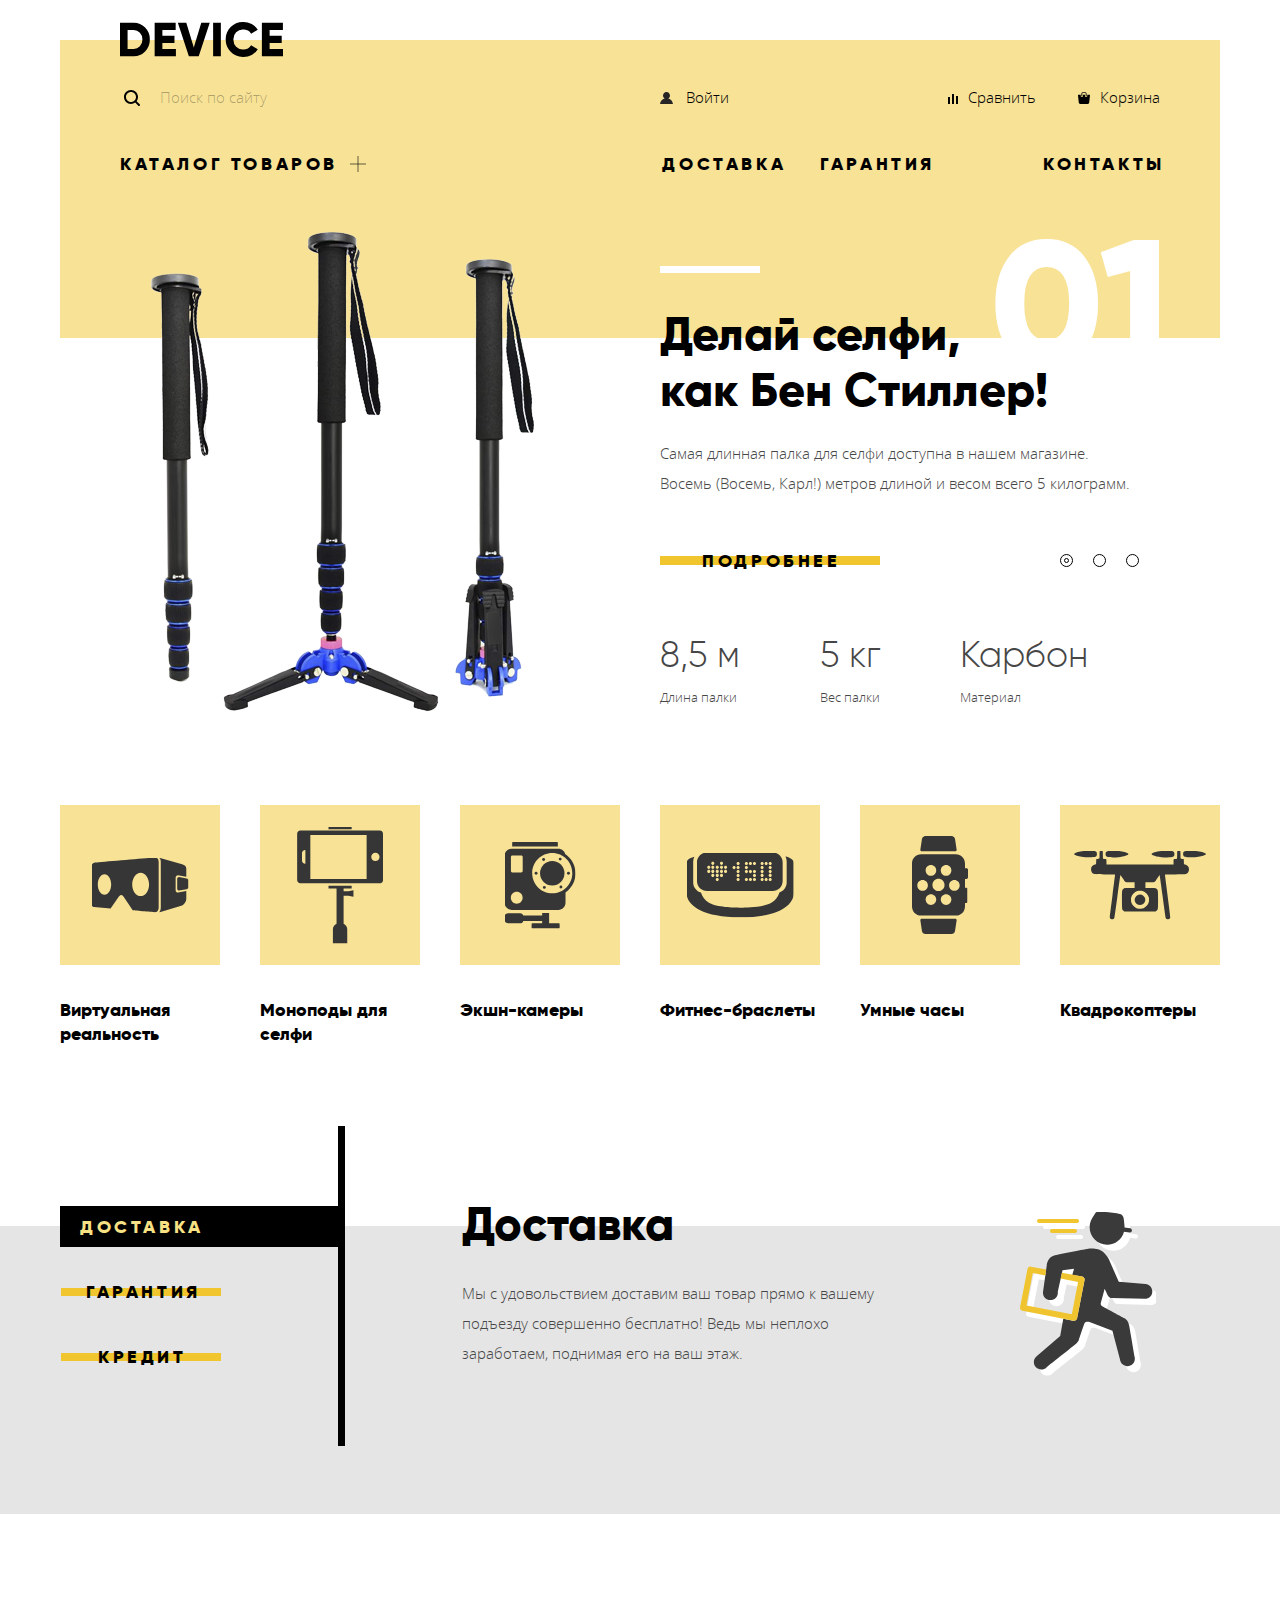
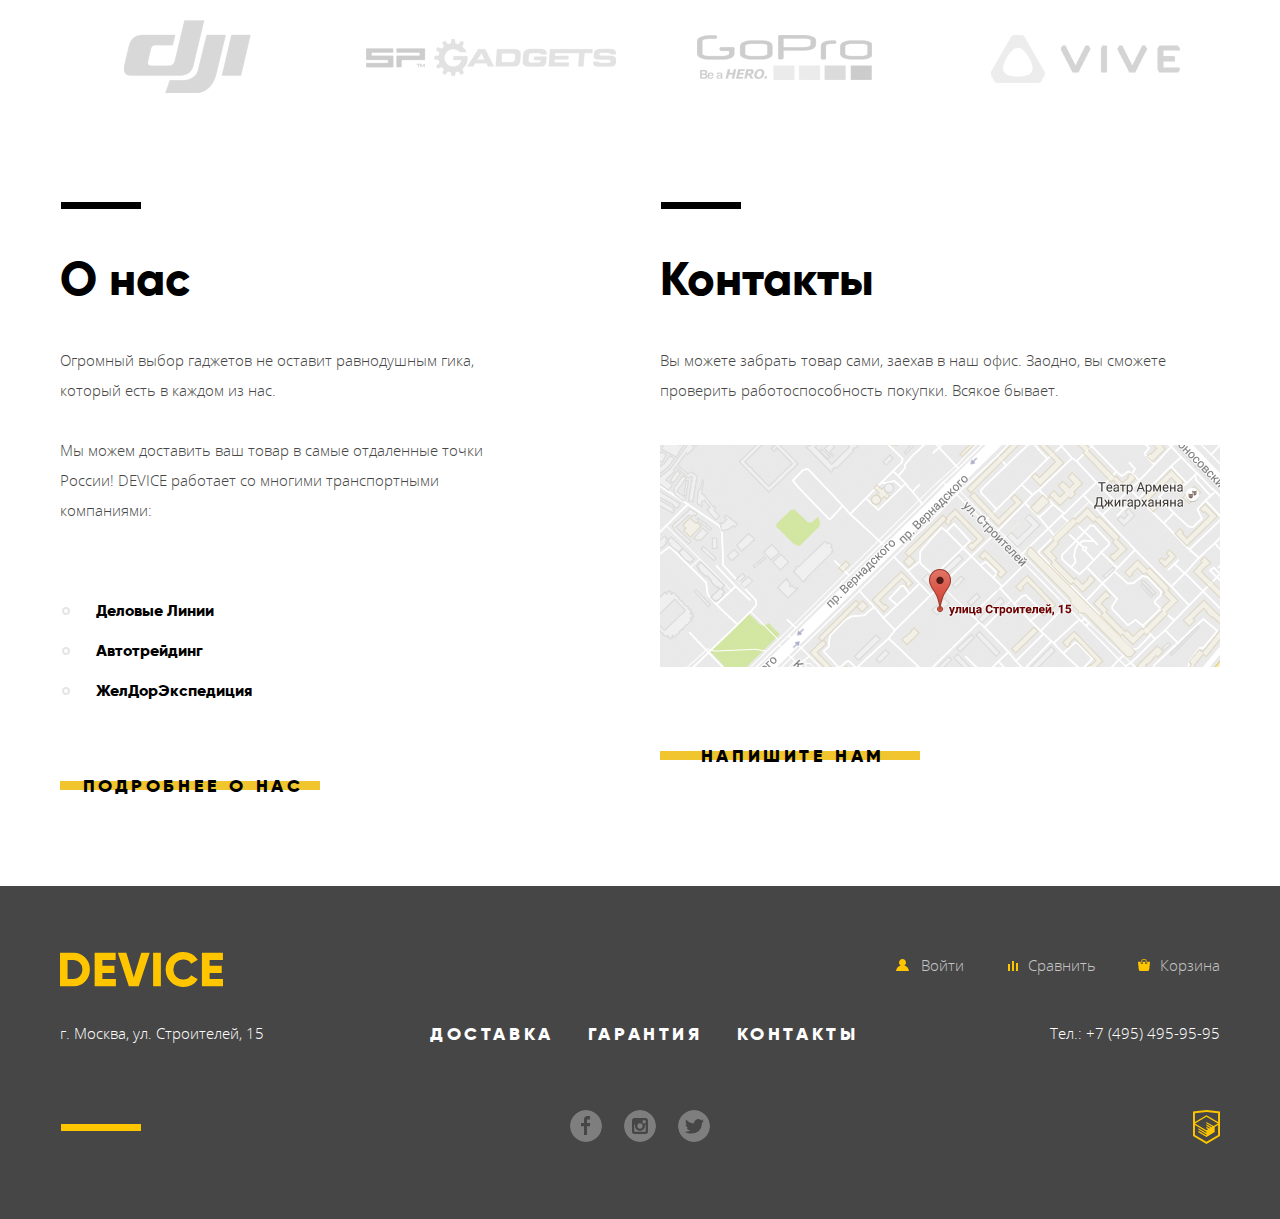
==== index.html @ 5fbdba9b "Подключила внешние скрипты" ====
<!DOCTYPE html>
<html lang="ru">
  <head>
    <meta charset="utf-8">
    <title>HTML Academy: Девайс</title>
    <link href="css/normalize.css" rel="stylesheet">
    <link href="css/style.css" rel="stylesheet">
  </head>
  <body>

    <header class="main-header">
      <div class="main-header-top">
        <a class="main-header-logo">
          <img src="img/index-logo.svg" width="163" height="35" alt="Логотип интернет-магазина «DEVICE»">
        </a>
        <form class="main-header-search" action="https://echo.htmlacademy.ru" method="get">
          <label for="search-box"><span class="visually-hidden">Поиск:</span></label>
          <input class="search-field" id="search-box" type="search" name="search" placeholder="Поиск по сайту">
          <button class="search-button" type="submit">Найти</button>
        </form>
        <div class="header-user-container">
          <ul class="header-user-nav">
            <li><a class="login-link" href="account.html">Войти</a></li>
          </ul>
          <div class="header-link-wrapper">
            <a class="main-header-compare" href="compare-list.html">Сравнить</a>
            <a class="main-header-cart" href="cart.html">Корзина</a>
          </div>
        </div>
      </div>
      <div class="main-header-bottom">
        <nav class="site-nav">
          <div class="site-nav-catalog">
            <a class="site-nav-link" href="catalog.html">Каталог товаров</a>
            <div class="submenu-wrapper">
              <div class="site-nav-submenu">
                <ul class="submenu-list">
                  <li><a href="virtual-reality.html">Виртуальная реальность</a></li>
                  <li><a href="inner.html">Моноподы для селфи</a></li>
                  <li><a href="cameras.html">Экшн-камеры</a></li>
                </ul>
                <ul class="submenu-list">
                  <li><a href="bracelets.html">Фитнес-браслеты</a></li>
                  <li><a href="smartwatch.html">Умные часы</a></li>
                </ul>
                <ul class="submenu-list">
                  <li><a href="quadcopters.html">Квадрокоптеры</a></li>
                </ul>
              </div>
            </div>
          </div>
          <ul class="site-nav-company">
            <li><a class="site-nav-link" href="delivery.html">Доставка</a></li>
            <li><a class="site-nav-link" href="guarantee.html">Гарантия</a></li>
            <li><a class="site-nav-link" href="contacts.html">Контакты</a></li>
          </ul>
        </nav>
      </div>
    </header>

    <main>
      <h1 class="visually-hidden">Интернет-магазин "DEVICE"</h1>
      <div class="section-container">
        <section class="promo-slider">
          <h2 class="visually-hidden">Популярные товары</h2>
          <div class="promo-slider-controls">
            <button class="promo-slider-button active" id="promo-1" type="button"></button>
            <button class="promo-slider-button" id="promo-2" type="button"></button>
            <button class="promo-slider-button" id="promo-3" type="button"></button>
          </div>
          <ul class="promo-slider-list">
            <li class="promo-slider-item" id="promo-slide-1">
              <div class="item-container">
                <p class="promo-slider-image">
                  <img src="img/slider-promo-1.png" width="384" height="486" alt="Палка для селфи">
                </p>
                <div class="promo-slider-wrapper">
                  <span class="slide-counter">01</span>
                  <h3 class="slide-title slide-title-first">Делай селфи,<br>как Бен Стиллер!</h3>
                  <p class="slide-text slide-text-first">Самая длинная палка для селфи доступна в нашем магазине. Восемь (Восемь, Карл!) метров длиной и весом всего 5 килограмм.</p>
                  <a class="button-yellow" href="popular-item-1.html">Подробнее</a>
                  <dl class="slide-item-features">
                    <div class="item-features-wrapper">
                      <dt class="feature-name">Длина палки</dt>
                      <dd class="feature-description">8,5 м</dd>
                    </div>
                    <div class="item-features-wrapper">
                      <dt class="feature-name">Вес палки</dt>
                      <dd class="feature-description">5 кг</dd>
                    </div>
                    <div class="item-features-wrapper">
                      <dt class="feature-name">Материал</dt>
                      <dd class="feature-description">Карбон</dd>
                    </div>
                  </dl>
                </div>
              </div>
            </li>
            <li class="promo-slider-item promo-slide" id="promo-slide-2">
              <div class="item-container">
                <p class="promo-slider-image">
                  <img src="img/slider-promo-2.png" width="345" height="485" alt="Фитнес-браслет">
                </p>
                <div class="promo-slider-wrapper">
                  <span class="slide-counter">02</span>
                  <h3 class="slide-title slide-title-second">Худеем правильно!</h3>
                  <p class="slide-text slide-text-second">Мотивирующие фитнес-браслеты помогут найти в себе силы не пропускать занятия и соблюдать диету.</p>
                  <a class="button-yellow" href="popular-item-2.html">Подробнее</a>
                  <dl class="slide-item-features">
                    <div class="item-features-wrapper">
                      <dt class="feature-name">Без подзарядки</dt>
                      <dd class="feature-description">48 часов</dd>
                    </div>
                  </dl>
                </div>
              </div>
            </li>
            <li class="promo-slider-item promo-slide" id="promo-slide-3">
              <div class="item-container">
                <p class="promo-slider-image">
                  <img src="img/slider-promo-3.png" width="526" height="334" alt="Квадрокоптер">
                </p>
                <div class="promo-slider-wrapper">
                  <span class="slide-counter">03</span>
                  <h3 class="slide-title slide-title-third">Порхает как бабочка, жалит как пчела!</h3>
                  <p class="slide-text slide-text-third">Этот обычный, на первый взгляд, квадрокоптер оснащен мощным лазером, замаскированным под стандартную камеру.</p>
                  <a class="button-yellow" href="popular-item-3.html">Подробнее</a>
                  <dl class="slide-item-features">
                    <div class="item-features-wrapper">
                      <dt class="feature-name">Дальность полета</dt>
                      <dd class="feature-description">800 м</dd>
                    </div>
                    <div class="item-features-wrapper">
                      <dt class="feature-name">Радиус поражения</dt>
                      <dd class="feature-description">50 м</dd>
                    </div>
                  </dl>
                </div>
              </div>
            </li>
          </ul>
        </section>
        <section class="catalog-sections">
          <h2 class="visually-hidden">Разделы каталога товаров</h2>
          <ul class="sections-list">
            <li>
              <a class="section-item" href="virtual-reality.html">
                <p class="section-item-image">
                  <img src="img/section-1.svg" width="97" height="55" alt="Виртуальная реальность">
                </p>
                <h3>Виртуальная реальность</h3>
              </a>
            </li>
            <li>
              <a class="section-item" href="monopods.html">
                <p class="section-item-image">
                  <img src="img/section-2.svg" width="86" height="117" alt="Моноподы для селфи">
                </p>
                <h3>Моноподы для селфи</h3>
              </a>
            </li>
            <li>
              <a class="section-item" href="cameras.html">
                <p class="section-item-image">
                  <img src="img/section-3.svg" width="71" height="87" alt="Экшн-камеры">
                </p>
                <h3>Экшн-камеры</h3>
              </a>
            </li>
            <li>
              <a class="section-item" href="bracelets.html">
                <p class="section-item-image">
                  <img src="img/section-4.svg" width="107" height="65" alt="Фитнес-браслеты">
                </p>
                <h3>Фитнес-браслеты</h3>
              </a>
            </li>
            <li>
              <a class="section-item" href="smartwatch.html">
                <p class="section-item-image">
                  <img src="img/section-5.svg" width="56" height="98" alt="Умные часы">
                </p>
                <h3>Умные часы</h3>
              </a>
            </li>
            <li>
              <a class="section-item" href="quadcopters.html">
                <p class="section-item-image">
                  <img src="img/section-6.svg" width="132" height="69" alt="Квадрокоптеры">
                </p>
                <h3>Квадрокоптеры</h3>
              </a>
            </li>
          </ul>
        </section>
      </div>
      <section class="services-slider">
        <h2 class="visually-hidden">Сервисы интернет-магазина</h2>
        <div class="services-slider-wrapper">
          <div class="services-slider-controls">
            <button class="services-slider-button button-yellow active" id="service-1" type="button">Доставка</button>
            <button class="services-slider-button button-yellow" id="service-2" type="button">Гарантия</button>
            <button class="services-slider-button button-yellow" id="service-3" type="button">Кредит</button>
          </div>
          <ul class="services-slider-list">
            <li class="services-slider-item services-slider-item-1" id="service-slide-1">
              <h3 class="slide-title">Доставка</h3>
              <p class="slide-text">Мы с удовольствием доставим ваш товар прямо к вашему подъезду совершенно бесплатно! Ведь мы неплохо заработаем, поднимая его на ваш этаж.</p>
            </li>
            <li class="services-slider-item services-slider-item-2" id="service-slide-2">
              <h3 class="slide-title">Гарантия</h3>
              <p class="slide-text">Если из-за возгорания купленного у нас товара у вас сгорит дом — не переживайте, мы выдадим вам новый.</p>
              <p class="slide-text">Товар, не дом, конечно же.</p>
            </li>
            <li class="services-slider-item services-slider-item-3" id="service-slide-3">
              <h3 class="slide-title">Кредит</h3>
              <p class="slide-text">Залезть в долговую яму стало проще! Кредитные консультанты подберут для вас наиболее выгодные условия кредита. Выгодные для нашего банка, разумеется.</p>
            </li>
          </ul>
        </div>
      </section>
      <div class="section-container">
        <section class="popular-brands">
          <h2 class="visually-hidden">Популярные бренды</h2>
          <ul class="brands-list">
            <li>
              <a class="brand-item brand-item-1" href="#">
                <img src="img/logo-1-0.png" width="260" height="100" alt="Логотип «Dji»">
              </a>
            </li>
            <li>
              <a class="brand-item brand-item-2" href="#">
                <img src="img/logo-2-0.png" width="260" height="100" alt="Логотип «SP Gadgets»">
              </a>
            </li>
            <li>
              <a class="brand-item brand-item-3" href="#">
                <img src="img/logo-3-0.png" width="260" height="100" alt="Логотип «GoPro»">
              </a>
            </li>
            <li>
              <a class="brand-item brand-item-4" href="#">
                <img src="img/logo-4-0.png" width="260" height="100" alt="Логотип «Vive»">
              </a>
            </li>
          </ul>
        </section>
        <div class="company-wrapper">
          <section class="company-info">
            <h2>О нас</h2>
            <p>Огромный выбор гаджетов не оставит равнодушным гика, который есть в каждом из нас.</p>
            <p>Мы можем доставить ваш товар в самые отдаленные точки России! DEVICE работает со многими транспортными компаниями:</p>
            <ul class="transport-list">
              <li>Деловые Линии</li>
              <li>Автотрейдинг</li>
              <li>ЖелДорЭкспедиция</li>
            </ul>
            <a class="button-yellow button-yellow-company" href="company.html">Подробнее о нас</a>
          </section>
          <section class="company-contact">
            <h2>Контакты</h2>
            <p>Вы можете забрать товар сами, заехав в наш офис. Заодно, вы сможете проверить работоспособность покупки. Всякое бывает.</p>
            <img src="img/map-small.png" width="560" height="222" alt="Офис компании по адресу: г. Москва, ул. Строителей, 15">
            <a class="button-yellow button-yellow-company" href="writeus.html">Напишите нам</a>
          </section>
        </div>
      </div>
    </main>

    <footer class="main-footer">
      <div class="main-footer-container">
        <div class="main-footer-top">
          <a class="main-footer-logo">
            <img src="img/index-logo-footer.svg" width="163" height="35" alt="Логотип интернет-магазина «DEVICE»">
          </a>
          <div class="footer-top-wrapper">
            <ul class="footer-user-nav">
              <li><a class="login-link" href="account.html">Войти</a></li>
            </ul>
            <a class="main-footer-compare" href="compare-list.html">Сравнить</a>
            <a class="main-footer-cart" href="cart.html">Корзина</a>
          </div>
        </div>
        <div class="main-footer-middle">
          <p class="main-footer-address">г. Москва, ул. Строителей, 15</p>
          <ul class="footer-site-nav">
            <li><a class="site-nav-link" href="delivery.html">Доставка</a></li>
            <li><a class="site-nav-link" href="guarantee.html">Гарантия</a></li>
            <li><a class="site-nav-link site-nav-link-last" href="contacts.html">Контакты</a></li>
          </ul>
          <p class="main-footer-phone">Тел.: <a href="tel:+74954959595">+7 (495) 495-95-95</a></p>
        </div>
        <div class="main-footer-bottom">
          <ul class="main-footer-socials">
            <li><a class="button-social button-social-fb" href="#" aria-label="Интернет-магазин «DEVICE» на Фейсбук"></a></li>
            <li><a class="button-social button-social-ig" href="#" aria-label="Интернет-магазин «DEVICE» в Инстаграм"></a></li>
            <li><a class="button-social button-social-tw" href="#" aria-label="Интернет-магазин «DEVICE» в Твиттер"></a></li>
          </ul>
          <a class="logo-html-link" href="https://htmlacademy.ru/intensive/htmlcss" aria-label="Логотип «HTML Academy»">
            <img src="img/logo-html.svg" width="27" height="35" alt="Логотип «HTML Academy»">
          </a>
        </div>
      </div>
    </footer>

    <section class="modal modal-message">
      <h2 class="visually-hidden">Написать сообщение</h2>
      <form class="modal-message-form" action="https://echo.htmlacademy.ru" method="post">
        <p>
          <label for="name-field">Ваше имя:</label>
          <input type="text" name="name" id="name-field" placeholder="Имя Фамилия" required>
        </p>
        <p>
          <label for="email-field">Ваш e-mail:</label>
          <input type="email" name="email" id="email-field" placeholder="email@example.com" required>
        </p>
        <p>
          <label for="message-field">Текст письма:</label>
          <textarea name="message" id="message-field" placeholder="В свободной форме" required></textarea>
        </p>
        <button class="button-yellow button-message-form" type="submit">Отправить</button>
      </form>
      <button class="modal-close" type="button">Закрыть</button>
    </section>

    <section class="modal modal-map">
      <h2 class="visually-hidden">Как до нас добраться</h2>
      <p><img src="img/map-big.png" width="960" height="560" alt="Офис компании по адресу: г. Москва, ул. Строителей, 15"></p>
      <button class="modal-close" type="button" aria-label="Закрыть"></button>
    </section>

    <script src="js/script.js"></script>

  </body>
</html>
---- css/style.css ----
@font-face {
  font-family: "Open Sans";
  src: url("../fonts/opensanslight.woff") format("woff"),
       url("../fonts/opensanslight.woff2") format("woff2");
  font-weight: 300;
  font-style: normal;
}

@font-face {
  font-family: "Open Sans";
  src: url("../fonts/opensans.woff") format("woff"),
       url("../fonts/opensans.woff2") format("woff2");
  font-weight: 400;
  font-style: normal;
}

@font-face {
  font-family: "Gilroy";
  src: url("../fonts/gilroylight.woff") format("woff"),
       url("../fonts/gilroylight.woff2") format("woff2");
  font-weight: 300;
  font-style: normal;
}

@font-face {
  font-family: "Gilroy";
  src: url("../fonts/gilroyextrabold.woff") format("woff"),
       url("../fonts/gilroyextrabold.woff2") format("woff2");
  font-weight: 800;
  font-style: normal;
}

body {
  min-width: 1200px;
  margin: 0;

  font-family: "Open Sans", "Arial", sans-serif;
  font-size: 15px;
  line-height: 30px;
  font-weight: 300;
  color: #464646;
  background-color: #ffffff;
}

a {
  text-decoration: none;
}

img {
  max-width: 100%;
  height: auto;
}

.visually-hidden:not(:focus):not(:active),
input[type="checkbox"].visually-hidden,
input[type="radio"].visually-hidden {
  position: absolute;

  width: 1px;
  height: 1px;
  margin: -1px;
  border: 0;
  padding: 0;

  white-space: nowrap;

  clip-path: inset(100%);
  clip: rect(0 0 0 0);
  overflow: hidden;
}

/*--- Стилизация <header> на главной странице ---*/

.main-header {
  display: flex;
  flex-wrap: wrap;
  flex-direction: column;

  box-sizing: border-box;

  width: 1160px;
  margin-top: 40px;
  margin-bottom: 0px;
  margin-left: auto;
  margin-right: auto;
  padding-top: 32px;
  padding-bottom: 122px; 
  padding-left: 60px;
  padding-right: 60px;

  color: #000000;
  background-color: rgba(240, 197, 46, 0.5);
}

.main-header a {
  color: #000000;
}

.main-header a:hover,
.main-header a:focus {
  opacity: 0.6;
}

.main-header a:active {
  opacity: 0.3;
}

.main-header-top {
  display: flex;
  flex-wrap: wrap;
  justify-content: space-between;

  position: relative;

  margin-bottom: 30px;
}

.main-header-logo {
  position: absolute;
  top: -50px;
  left: 0px;
}

.main-header-search {
  display: flex;
  flex-wrap: wrap;

  position: relative;
}

.main-header-search label::before {
  content: "";

  position: absolute;
  top: 18px;
  left: 4px;

  width: 16px;
  height: 16px;

  background-image: url("../img/icon-search.svg");
  background-repeat: no-repeat;
  background-position: 0 0;
}

.search-field {
  box-sizing: border-box;

  width: 355px;

  padding-top: 17px;
  padding-bottom: 16px;
  padding-left: 40px;
  padding-right: 20px;

  background-color: transparent;
  border: none;
}

.search-field::placeholder {
  font-family: "Open Sans", "Arial", sans-serif;
  font-size: 15px;
  line-height: 30px;
  font-weight: 300;
  color: rgba(0, 0, 0, 0.3);
}

.search-field:hover::placeholder {
  color: rgba(0, 0, 0, 0.6);
}

.search-field:focus::placeholder {
  color: #000000;
}

.search-button {
  display: none;

  box-sizing: border-box;

  width: 85px;

  padding-top: 8px;
  padding-bottom: 8px;
  padding-left: 10px;
  padding-right: 10px; 

  font: inherit;
  text-align: center;
  vertical-align: middle;
  color: #000000;

  background-color: rgba(240, 197, 46, 0.5);
  border: 2px solid #000000;

  cursor: pointer;
}

.search-button:hover,
.search-button:focus {
  display: block;
  color: #ffffff;
  background-color: #000000;
}

.search-button:active {
  color: rgba(255, 255, 255, 0.3);
  background-color: #000000;
}

.search-field:focus + .search-button {
  display: block;
}

.header-user-container {
  display: flex;
  flex-wrap: wrap;
  justify-content: space-between;
}

.header-user-nav {
  margin: 0;
  padding: 0;
  list-style: none;
}

.header-user-nav .login-link {
  position: relative;

  display: block;

  margin-right: 205px;

  padding-top: 10px;
  padding-bottom: 10px;
  padding-left: 28px;
  padding-right: 14px;
}

.header-user-nav .login-link::before {
  content: "";

  position: absolute;
  top: 20px;
  left: 2px;

  width: 13px;
  height: 12px;

  background-image: url("../img/icon-user.svg");
  background-repeat: no-repeat;
  background-position: 0 0;
}

.header-link-wrapper {
  display: flex;
  flex-wrap: wrap;
  justify-content: flex-end;
}

.main-header-compare {
  position: relative;

  margin-right: 40px;

  padding-top: 10px;
  padding-bottom: 10px;
  padding-left: 20px;
  padding-right: 0px;
}

.main-header-compare::before {
  content: "";

  position: absolute;
  top: 22px;
  left: 0px;

  width: 10px;
  height: 10px;

  background-image: url("../img/icon-compare.svg");
  background-repeat: no-repeat;
  background-position: 0 0;
}

.main-header-cart {
  position: relative;

  padding-top: 10px;
  padding-bottom: 10px;
  padding-left: 24px;
  padding-right: 0px;
}

.main-header-cart::before {
  content: "";

  position: absolute;
  top: 20px;
  left: 2px;

  width: 12px;
  height: 12px;

  background-image: url("../img/icon-cart.svg");
  background-repeat: no-repeat;
  background-position: 0 0;
}

.site-nav {
  display: flex;
  flex-wrap: wrap;
  justify-content: space-between;

  font-family: "Gilroy", "Arial", sans-serif;
  font-size: 18px;
  line-height: 24px;
  font-weight: 800;

  text-transform: uppercase;
}

.site-nav-catalog {
  display: flex;
  flex-wrap: wrap;
  flex-direction: column;

  position: relative;
}

.site-nav-catalog .site-nav-link {
  margin-bottom: 40px;
  padding-right: 40px;

  letter-spacing: 3.6px;
}

.site-nav-catalog::before {
  content: "";

  position: absolute;
  top: 4px;
  left: 237px;

  width: 2px;
  height: 16px;

  background-color: rgba(0, 0, 0, 0.3);
}

.site-nav-catalog::after {
  content: "";

  position: absolute;
  top: 11px;
  left: 230px;

  width: 16px;
  height: 2px;

  background-color: rgba(0, 0, 0, 0.3);
}

.submenu-wrapper {
  position: absolute;

  width: 1px;
  height: 1px;
  border: 0;
  padding: 0;

  white-space: nowrap;

  clip-path: inset(100%);
  clip: rect(0 0 0 0);
  overflow: hidden;
}

.site-nav-submenu {
  display: flex;
  flex-wrap: wrap;

  padding-bottom: 38px;
  padding-left: 60px;
}

.submenu-list {
  margin: 0;
  padding: 0;

  font-family: "Open Sans", "Arial", sans-serif;
  font-size: 15px;
  line-height: 36px;
  font-weight: 300;
  text-transform: none;

  list-style: none;
}

.site-nav-submenu .submenu-list:first-child {
  margin-right: 58px;
}

.site-nav-submenu .submenu-list:last-child {
  margin-left: 76px;
}

.site-nav-catalog:hover .submenu-wrapper,
.site-nav-catalog:focus .submenu-wrapper,
.site-nav-catalog:focus-within .submenu-wrapper {
  position: absolute;
  top: 40px;
  left: -60px;
  z-index: 10;

  width: 1160px;

  background-color: #f7e296;

  height: auto;

  clip-path: initial;
  clip: auto;
  overflow: visible;
}

.site-nav-company {
  display: flex;
  flex-wrap: wrap;
  justify-content: flex-end;

  margin: 0;
  padding: 0;
  list-style: none;
}

.site-nav-company .site-nav-link {
  display: block;

  box-sizing: border-box;
  

  letter-spacing: 3.6px;
}

.site-nav-company li:first-child {
  margin-right: 34px;
}

.site-nav-company li:nth-child(2) {
  margin-right: 108px;
}

.site-nav-company li:last-child {
  width: 117px;
}


/*--- Стилизация <header> на странице каталога ---*/

.main-header-inner {
  padding-bottom: 10px;
}

.header-user-nav {
  display: flex;
  flex-wrap: wrap;
}

.header-user-nav .user-account {
  position: relative;

  display: block;

  margin-right: 22px;
  padding-top: 10px;
  padding-bottom: 10px;
  padding-left: 28px;
  padding-right: 0px;
}

.header-user-nav .user-account:before {
  content: "";

  position: absolute;
  top: 20px;
  left: 2px;

  width: 13px;
  height: 12px;

  background-image: url("../img/icon-user.svg");
  background-repeat: no-repeat;
  background-position: 0 0;
}

.header-user-nav .logout-link {
  display: block;

  margin-right: 65px;
  padding-top: 10px;
  padding-bottom: 10px;
  padding-left: 0px;
  padding-right: 0px;

  color: rgba(0, 0, 0, 0.3);
}

/*--- Стилизация <main> на главной странице ---*/

.section-container {
  width: 1160px;
  margin-left: auto;
  margin-right: auto;
}

.promo-slider {
  position: relative;
}

.promo-slider-controls {
  position: absolute;
  top: 209px;
  right: 80px;
}

.promo-slider-controls .promo-slider-button {
  position: relative;

  width: 16px;
  height: 16px;

  margin: 0;
  margin-left: 13px;
  padding: 0;

  background-color: transparent;
  border: none;

  cursor: pointer;
}

.promo-slider-controls .promo-slider-button::before {
  content: "";

  position: absolute;
  top: 2px;
  left: 2px;

  width: 11px;
  height: 11px;

  background-color: transparent;
  border: 1px solid #000000;
  border-radius: 50%;
}

.promo-slider-controls .active::after {
  content: "";

  position: absolute;
  top: 6px;
  left: 6px;

  width: 3px;
  height: 3px;
  border: 1px solid #000000;
  border-radius: 50%;
}

.promo-slider-list {
  margin: 0;
  padding: 0;

  list-style: none;
}

.promo-slider-item {
  display: none;
}

.promo-slider-item:nth-child(1) {
  display: block;
}

.promo-slider-item .item-container {
  display: flex;
  flex-wrap: wrap;
  justify-content: space-between;

  margin-bottom: 66px;
}

.promo-slider-image {
  position: relative;
  top: -110px;

  margin: 0;
  padding: 0;

  width: 600px;
}

.promo-slider-image img {
  position: absolute;
  left: 90px;
  top: 0px;
}

.promo-slider-wrapper {
  position: relative;
  top: -32px;

  width: 560px;
}

.promo-slider-wrapper::before {
  content: "";

  position: absolute;
  top: -40px;
  left: 0px;

  width: 100px;
  height: 7px;

  background-color: #ffffff;
}

.promo-slider-item .slide-counter {
  position: absolute;
  top: -90px;
  right: 48px;

  font-family: "Gilroy", "Arial", sans-serif;
  font-size: 180px;
  line-height: 180px;
  font-weight: 800;

  color: #ffffff;
}

.promo-slider-item .slide-title {
  margin: 0;
  padding: 0;

  font-family: "Gilroy", "Arial", sans-serif;
  font-size: 47px;
  line-height: 56px;
  font-weight: 800;

  color: #000000;
}

.promo-slider-item .slide-title-first {
  width: 394px;

  margin-bottom: 20px;
}

.promo-slider-item .slide-title-second {
  width: 258px;

  margin-bottom: 30px;
}

.promo-slider-item .slide-text {
  margin: 0;
  margin-bottom: 42px;
  padding: 0;

  text-align: left;
}

.promo-slider-item .slide-text-first {
  width: 480px;
}

.promo-slider-item .slide-text-second {
  width: 440px;
}

.promo-slider-item .slide-text-third {
  width: 450px;
}

.button-yellow {
  display: block;
  box-sizing: border-box;

  width: 220px;

  padding-top: 9px;
  padding-bottom: 8px;
  padding-left: 3px;

  font-family: "Gilroy", "Arial", sans-serif;
  font-size: 18px;
  line-height: 24px;
  font-weight: 800;
  text-transform: uppercase;
  text-align: center;
  letter-spacing: 3.6px;

  color: #000000;
  background-color: transparent;
  background-image: linear-gradient(transparent 40%, #f0c52e 40%, #f0c52e 60%, transparent 60%);
  border: 0;

  cursor: pointer;
}

.button-yellow:hover,
.button-yellow:focus {
  color: #000000;
  background-image: none;
  background-color: #f0c52e;
}

.button-yellow:active {
  color: rgba(0, 0, 0, 0.3);
  background-image: none;
  background-color: #f0c52e;
}

.slide-item-features {
  display: flex;
  flex-wrap: wrap;

  margin-top: 50px;
}

.item-features-wrapper {
  display: flex;
  flex-direction: column-reverse;
}

.slide-item-features .feature-name {
  font-size: 13px;
  line-height: 20px;
  text-align: left;
}

.slide-item-features .feature-description {
  margin: 0;
  margin-bottom: 8px;
  margin-right: 80px;

  font-family: "Gilroy", "Arial", sans-serif;
  font-size: 36px;
  line-height: 48px;
  font-weight: 300;
}

.catalog-sections {
  margin-bottom: 180px;
}

.catalog-sections .sections-list {
  display: flex;
  flex-wrap: wrap;
  justify-content: space-between;

  margin: 0;
  padding: 0;

  list-style: none;
}

.sections-list .section-item {
  display: block;
  width: 160px;
}

.section-item-image {
  position: relative;

  margin: 0;
  padding: 0;

  height: 160px;

  background-color: rgba(240, 197, 46, 0.5);
}

.section-item-image img {
  position: absolute;
  top: 50%;
  left: 50%;

  transform: translate(-50%, -50%);
}

.section-item h3 {
  margin: 0;
  margin-top: 33px;
  padding: 0;

  font-family: "Gilroy", "Arial", sans-serif;
  font-size: 18px;
  line-height: 24px;
  font-weight: 800;
  color: #000000;
  text-align: left;
}

.section-item:hover .section-item-image,
.section-item:focus .section-item-image {
  background-color: #f0c52e;
}

.section-item:active .section-item-image {
  background-color: #f0c52e;
}

.section-item:active img {
  opacity: 0.3;
}

.section-item:active h3 {
  color: rgba(0, 0, 0, 0.3);
}

.services-slider {
  margin-bottom: 94px;
  padding-bottom: 100px;
  background-color: #e5e5e5;
}

.services-slider-wrapper {
  position: relative;

  width: 1160px;

  margin-left: auto;
  margin-right: auto;
}

.services-slider-controls {
  position: absolute;
  top: -20px;
  left: 0px;

  display: flex;
  flex-wrap: wrap;
  flex-direction: column;

  width: 400px;
}

.services-slider-controls::after {
  content: "";

  position: absolute;
  top: -80px;
  left: 278px;

  width: 7px;
  height: 320px;

  background-color: #000000;
}

.services-slider-button {
  width: 278px;

  margin-bottom: 24px;

  text-align: left;

  background-image: linear-gradient(to right, #f0c52e 160px, transparent 160px);
  background-repeat: no-repeat;
  background-size: 160px 8px;
  background-position: 1px 17px;
}

.services-slider-button:hover,
.services-slider-button:focus {
  background-color: transparent;
  background-image: linear-gradient(to right, #f0c52e 160px, transparent 160px);
  background-repeat: no-repeat;
  background-size: 100% 100%;
  background-position: 0 0;
}

.services-slider-button:active {
  color: #f7e184;
  background-color: #000000;
  background-image: none;
}

.services-slider-button.active {
  color: #f7e184;  
  background-color: #000000;
  background-image: none;
}

.services-slider-button:nth-child(1) {
  padding-left: 20px;
}

.services-slider-button:nth-child(2) {
  padding-left: 26px;
}

.services-slider-button:nth-child(3) {
  padding-left: 38px;
}

.services-slider-list {
  margin: 0;
  padding: 0;
  padding-left: 402px;

  list-style: none;
}

.services-slider-item {
  position: relative;
  top: -26px;

  display: none;

  padding-bottom: 20px;
}

.services-slider-item-1 { 
  display: block;
}

.services-slider-item-1 {
  background-image: url("../img/slider-delivery.svg");
  background-repeat: no-repeat;
  background-position: 558px 12px;
}

.services-slider-item-2 {
  background-image: url("../img/slider-guarantee.svg");
  background-repeat: no-repeat;
  background-position: 540px -12px;
}

.services-slider-item-3 {
  background-image: url("../img/slider-credit.svg");
  background-repeat: no-repeat;
  background-position: 530px -10px;
}

.services-slider-item .slide-title {
  margin: 0;
  margin-bottom: 30px;
  padding: 0;

  font-family: "Gilroy", "Arial", sans-serif;
  font-size: 47px;
  line-height: 48px;
  font-weight: 800;
  color: #000000;
  text-align: left;
}

.services-slider-item .slide-text {
  margin: 0;
  padding: 0;

  width: 426px;
}

.popular-brands {
  margin-bottom: 138px;
}

.brands-list {
  display: flex;
  flex-wrap: wrap;
  justify-content: space-between;

  margin: 0;
  padding: 0;
  list-style: none;
}

.brand-item-1:hover img,
.brand-item-1:focus img {
  background-image: url("../img/logo-1-1.png");
  background-repeat: no-repeat;
  background-position: 0 0;
}

.brand-item-2:hover img,
.brand-item-2:focus img {
  background-image: url("../img/logo-2-1.png");
  background-repeat: no-repeat;
  background-position: 0 0;
}

.brand-item-3:hover img,
.brand-item-3:focus img {
  background-image: url("../img/logo-3-1.png");
  background-repeat: no-repeat;
  background-position: 0 0;
}

.brand-item-4:hover img,
.brand-item-4:focus img {
  background-image: url("../img/logo-4-1.png");
  background-repeat: no-repeat;
  background-position: 0 0;
}

.company-wrapper {
  display: flex;
  flex-wrap: wrap;
  justify-content: space-between;
}

.company-info {
  position: relative;

  width: 560px;
}

.company-info::before {
  content: "";

  position: absolute;
  top: -53px;
  left: 1px;

  width: 80px;
  height: 7px;

  background-color: #000000;
}

.company-info h2,
.company-contact h2 {
  margin: 0;
  margin-bottom: 42px;
  padding: 0;

  font-family: "Gilroy", "Arial", sans-serif;
  font-size: 47px;
  line-height: 48px;
  font-weight: 800;
  color: #000000;
  text-align: left;
}

.company-info p {
  width: 472px;

  margin: 0;
  margin-bottom: 30px;
  padding: 0;
}

.company-info .transport-list {
  margin: 0;
  margin-top: 66px;
  margin-bottom: 54px;
  padding: 0;
  padding-left: 36px;

  font-family: "Gilroy", "Arial", sans-serif;
  font-size: 16px;
  line-height: 40px;
  font-weight: 800;
  color: #000000;
  text-align: left;

  list-style: none;
}

.transport-list li {
  position: relative;
}

.transport-list li::before {
  content: "";

  position: absolute;
  top: 16px;
  left: -34px;

  width: 4px;
  height: 4px;

  border: 2px solid #e5e5e5;
  border-radius: 50%;
}

.button-yellow-company {
  width: 260px;
  padding-left: 6px;
}


.company-contact {
  position: relative;

  width: 560px;
}

.company-contact::before {
  content: "";

  position: absolute;
  top: -53px;
  left: 1px;

  width: 80px;
  height: 7px;

  background-color: #000000;
}

.company-contact p {
  width: 512px;

  margin: 0;
  margin-bottom: 40px;
  padding: 0;
}

.company-contact img {
  display: block;
  margin-bottom: 68px;
}

/*--- Стилизация <main> на странице каталога ---*/

.page-title-wrapper {
  box-sizing: border-box;

  width: 1160px;
  margin-left: auto;
  margin-right: auto;
  padding-left: 60px;
}

.catalog-page .page-title {
  margin: 0;
  margin-top: 36px;
  margin-bottom: 22px;
  padding: 0;

  font-family: "Gilroy", "Arial", sans-serif;
  font-size: 47px;
  line-height: 48px;
  font-weight: 800;
  color: #000000;
  text-align: left;
}

.catalog-page .breadcrumbs {
  display: flex;
  flex-wrap: wrap;
  justify-content: flex-start;

  margin: 0;
  margin-bottom: 42px;
  padding: 0;

  list-style: none;
}

.breadcrumbs li {
  position: relative;

  margin-right: 40px;
}

.breadcrumbs li:last-child {
  margin-right: 0;
}

.breadcrumbs li::after {
  content: "";

  position: absolute;
  top: 12px;
  right: -20px;

  width: 4px;
  height: 7px;

  background-image: url("../img/breadcrumbs-arrow.svg");
  background-repeat: no-repeat;
  background-position: 0 0;
}

.breadcrumbs li:last-child::after {
  display: none;
}

.breadcrumbs a {
  font-size: 14px;
  line-height: 24px;
  color: rgba(0, 0, 0, 0.3);
}

.breadcrumbs a:hover,
.breadcrumbs a:focus {
  color: rgba(0, 0, 0, 0.6);
}

.breadcrumbs a:active {
  color: rgba(0, 0, 0, 0.1);
}

.breadcrumbs .breadcrumbs-current:hover,
.breadcrumbs .breadcrumbs-current:focus,
.breadcrumbs .breadcrumbs-current:active {
  color: rgba(0, 0, 0, 0.3);
}

.catalog-page-container {
  background-image: 
    linear-gradient(to right, #ebebeb 31.3%, transparent 31.3%),
    linear-gradient(to right, transparent 31.3%, #ebebeb 31.3%),
    linear-gradient(to right, #d9d9d9 31.3%, transparent 31.3%);
  background-size: 
    100% 100%,
    100% 70px,
    100% 70px;
  background-position: 
    0 70px, 
    0 0,
    0 0;
  background-repeat: no-repeat;
  background-color: #ffffff;
}

.page-top {
  display: flex;
  flex-wrap: wrap;
  justify-content: space-between;

  box-sizing: border-box;
  width: 1160px;
  margin-left: auto;
  margin-right: auto;
}

.page-top .filters-title {
  box-sizing: border-box;
  width: 327px;

  margin: 0;
  padding: 0;
  padding-top: 24px;
  padding-bottom: 22px;
  padding-left: 62px;

  font-family: "Gilroy", "Arial", sans-serif;
  font-size: 16px;
  line-height: 24px;
  font-weight: 800;
  color: #000000;
  letter-spacing: 3.2px;
  text-align: left;
  text-transform: uppercase;

  background-color: #d9d9d9;
}

.page-top .sort-list {
  display: flex;
  flex-wrap: wrap;
  justify-content: flex-start;

  box-sizing: border-box;
  width: 833px;
}

.page-top .sort-title {
  margin: 0;
  margin-right: 55px;
  padding: 0;
  padding-top: 24px;
  padding-bottom: 22px;
  padding-left: 75px;

  font-family: "Gilroy", "Arial", sans-serif;
  font-size: 16px;
  line-height: 24px;
  font-weight: 800;
  color: #000000;
  letter-spacing: 3.2px;
  text-align: left;
  text-transform: uppercase;
}

.sort-kind {
  display: flex;
  flex-wrap: wrap;

  margin: 0;
  padding: 0;
  list-style: none;
}

.sort-kind a {
  display: block;

  padding-top: 26px;
  padding-bottom: 26px;

  font-size: 14px;
  line-height: 18px;
  color: rgba(0, 0, 0, 0.3);
}

.sort-kind a:hover,
.sort-kind a:focus {
  color: rgba(0, 0, 0, 0.6);
}

.sort-kind a:active {
  color: #000000;
}

.sort-kind .sort-price {
  margin-right: 30px;
}

.sort-kind .sort-type {
  margin-right: 32px;
}

.sort-kind .sort-price-current {
  color: #000000;
}

.sort-kind .sort-price-current:hover,
.sort-kind .sort-price-current:focus,
.sort-kind .sort-price-current:active {
  color: #000000;
}

.sort-updown {
  display: flex;
  flex-wrap: wrap;
  justify-content: flex-end;

  margin: 0;
  margin-left: auto;
  padding: 0;
  padding-top: 30px;
  list-style: none;
}

.sort-updown .sort-up {
  position: relative;

  display: block;

  width: 11px;
  height: 10px;

  margin-right: 20px;
}

.sort-updown .sort-up::before {
  content: "";

  position: absolute;
  top: 1px;
  left: 1px;

  width: 11px;
  height: 10px;

  background-image: url("../img/icon-dir-up.svg");
  background-repeat: no-repeat;
  background-position: 0 0;

  opacity: 0.2;
}

.sort-updown .sort-down {
  position: relative;

  display: block;

  width: 11px;
  height: 10px;
}

.sort-updown .sort-down::before {
  content: "";

  position: absolute;
  top: 1px;
  left: 1px;

  width: 11px;
  height: 10px;

  background-image: url("../img/icon-dir-down.svg");
  background-repeat: no-repeat;
  background-position: 0 0;
}

.sort-updown a:hover::before,
.sort-updown a:focus::before {
  opacity: 0.4;
}

.sort-updown a:active::before {
  opacity: 1;
}

.sort-updown .sort-down-current:hover::before,
.sort-updown .sort-down-current:focus::before,
.sort-updown .sort-down-current:active::before {
  opacity: 1;
}

.page-bottom {
  display: flex;
  flex-wrap: wrap;
  justify-content: space-between;

  box-sizing: border-box;

  width: 1160px;
  margin-top: 70px;
  margin-left: auto;
  margin-right: auto;
}

.page-bottom .filter-form {
  box-sizing: border-box;

  width: 327px;
  padding-left: 60px;
}

.filter-form-item {
  position: relative;

  margin: 0;
  margin-bottom: 26px;
  padding: 0;
  border: none;
}

.filter-form-item::before {
  content: "";

  position: absolute;
  top: 0px;
  left: 0px;

  width: 200px;
  height: 2px;

  background-color: #000000;
}

.filter-form-item:last-of-type {
  margin-bottom: 30px;
}

.filter-form-item legend {
  padding-top: 12px;

  font-family: "Gilroy", "Arial", sans-serif;
  font-size: 18px;
  line-height: 24px;
  font-weight: 800;
  color: #000000;
  text-align: left;
}

.filter-form-item:last-of-type legend {
  padding-top: 17px;
}

.filter-form-item:last-of-type::before {
  top: 5px;
}

.filter-range {
  width: 200px;
}

.range-controls {
  position: relative;

  margin-bottom: 8px;
  padding-top: 35px;
}

.range-controls .scale {
  height: 2px;
  background-color: #dbdbdb;
}

.range-controls .bar {
  width: 60%;
  height: 2px;
  background-color: #91c92f;
}

.range-controls .price-toggle {
  position: absolute;
  top: 25px;

  width: 4px;
  height: 4px;
  padding: 0;

  border: 8px solid #ffffff;
  border-radius: 50%;
  background-color: #ababab;
  box-shadow: 0 2px 1px 0 #cfcfcf;

  cursor: pointer;
}

.range-controls .price-toggle-min {
  left: -4px;
}

.range-controls .price-toggle-max {
  left: 108px;
}

.price-controls {
  font-size: 0;
}

.price-controls label {
  display: inline-block;

  font-size: 14px;
  line-height: 24px;
  color: rgba(0, 0, 0, 0.2);
}

.price-controls input[value] {
  font-size: 14px;
  line-height: 24px;
  color: rgba(0, 0, 0, 0.2);
}

.price-controls input,
.price-controls input {
  box-sizing: border-box;
  width: 72px;

  padding-right: 10px;
  background-color: #ebebeb;
  border: none;
}

.filter-list {
  width: 200px;

  margin: 0;
  margin-top: 18px;
  padding: 0;

  list-style: none;
}

.filter-option {
  padding-left: 40px;
}

.filter-option label {
  position: relative;

  display: block;

  font-size: 14px;
  line-height: 40px;
  color: #000000;

  cursor: pointer;
  user-select: none;
}

.filter-input-checkbox + label::before {
  content: "";

  position: absolute;
  top: 8px;
  left: -40px;

  width: 19px;
  height: 19px;

  border: 2px solid #000000;
  border-radius: 2px;
}

.filter-input-checkbox:checked + label::after {
  content: "";

  position: absolute;
  top: 8px;
  left: -40px;

  width: 27px;
  height: 23px;

  background-image: url("../img/icon-checkbox-on.svg");
  background-repeat: no-repeat;
  background-position: 0 0;
}

.filter-input-radio + label::before {
  content: "";

  position: absolute;
  top: 6px;
  left: -40px;

  width: 17px;
  height: 17px;

  border: 4px solid #000000;
  border-radius: 50%;
}

.filter-input-radio:checked + label::after {
  content: "";

  position: absolute;
  top: 14px;
  left: -32px;

  width: 9px;
  height: 9px;

  background-color: #000000;
  border-radius: 50%;
}

.filter-input:hover + label::before,
.filter-input:checked:hover + label::after {
  opacity: 0.6;
}
.filter-input:focus + label::before,
.filter-input:checked:focus + label::after {
  opacity: 0.6;
  border-color: #663d15;
  outline: thin dotted;
  outline: 5px auto -webkit-focus-ring-color;
}

.filter-input:active + label::before,
.filter-input:checked:active + label::after {
  opacity: 1;
}

.filter-input:disabled + label {
  color: #a6a6a6;
  pointer-events: none;
}

.filter-input:disabled + label::before,
.filter-input:disabled:hover + label::before,
.filter-input:disabled:focus + label::before,
.filter-input:checked:disabled + label::after,
.filter-input:checked:disabled:hover + label::after,
.filter-input:checked:disabled:focus + label::after {
  opacity: 0.25;
}

.filter-form-button {
  width: 200px;
  padding-left: 6px;
}

.page-bottom .catalog {
  box-sizing: border-box;

  padding-left: 74px;

  width: 833px;
}

.catalog .catalog-list {
  display: flex;
  flex-wrap: wrap;
  justify-content: space-between;

  margin: 0;
  padding: 0; 
  list-style: none;
}

.catalog-list .catalog-item {
  position: relative;

  box-sizing: border-box;
  width: 360px;
  margin-bottom: 46px;
}

.catalog-list .catalog-item:nth-child(3),
.catalog-list .catalog-item:nth-child(4) {
  margin-bottom: 36px;
}

.catalog-list .catalog-item-new::before {
  content: "";

  position: absolute;
  top: 28px;
  right: 26px;

  width: 56px;
  height: 56px;

  border: 2px solid #000000;
  border-radius: 50%;

  opacity: 0.1;
}

.catalog-list .catalog-item-new::after {
  content: "new";

  position: absolute;
  top: 48px;
  right: 38px;

  font-family: "Gilroy", "Arial", sans-serif;
  font-size: 14px;
  line-height: 24px;
  font-weight: 800;
  text-align: center;
  text-transform: uppercase;
  letter-spacing: 0.7px;
  color: rgba(205, 57, 68, 0.2);
}

.catalog-item .catalog-item-actions {
  position: absolute;
  top: 0;
  left: 0;
  z-index: 10;

  display: none;

  width: 360px;
  padding-top: 172px;
  padding-bottom: 122px;

  background-color: rgba(238, 238, 238, 0.7);
}

.catalog-item:hover .catalog-item-actions {
  display: block;
}

.button-yellow-actions {
  width: 200px;
  margin-bottom: 10px;
  margin-left: auto;
  margin-right: auto;
}

.button-compare-actions {
  display: block;
  box-sizing: border-box;

  width: 200px;
  margin-left: auto;
  margin-right: auto;

  font-size: 13px;
  line-height: 36px;
  color: rgba(0, 0, 0, 0.5);
  text-align: center;
}

.button-compare-actions:hover,
.button-compare-actions:focus {
  color: #000000;
}

.button-compare-actions:active {
  color: rgba(0, 0, 0, 0.2);
}

.catalog-item .item-image {
  margin: 0;
  padding: 0;

  width: 360px;
  height: 380px;
  background-color: #ebebeb;
}

.item-title-wrapper {
  display: flex;
  flex-wrap: wrap;
  justify-content: space-between;

  margin-top: 32px;
}

.catalog-item h3 {
  margin: 0;
  padding: 0;
}

.catalog-item .item-title {
  display: block;
  box-sizing: border-box;
  width: 252px;

  font-family: "Gilroy", "Arial", sans-serif;
  font-size: 18px;
  line-height: 24px;
  font-weight: 800;
  color: #000000;
  text-align: left;
}

.catalog-item .item-price {
  font-family: "Gilroy", "Arial", sans-serif;
  font-size: 16px;
  line-height: 24px;
  font-weight: 300;
  color: #464646;
  text-align: right;
}

.pagination-list {
  display: flex;
  flex-wrap: wrap;

  margin: 0;
  margin-bottom: 76px;
  padding: 0;
  list-style: none;

  background-color: #ebebeb;
}

.pagination-prev a,
.pagination-next a {
  display: block;

  box-sizing: border-box;

  width: 136px;
  padding-top: 22px;
  padding-bottom: 22px;
  padding-left: 31px;

  font-family: "Gilroy", "Arial", sans-serif;
  font-size: 16px;
  line-height: 24px;
  font-weight: 800;
  letter-spacing: 3.2px;
  color: #000000;
  text-align: left;
  text-transform: uppercase;
}

.pagination-prev a {
  margin-right: 202px;
}

.pagination-prev a:hover,
.pagination-prev a:focus,
.pagination-next a:hover,
.pagination-next a:focus {
  background-color: #d9d9d9;
}

.pagination-prev a:active,
.pagination-next a:active {
  color: rgba(0, 0, 0, 0.3);
  background-color: #d9d9d9;
}

.pagination-item a {
  display: block;

  box-sizing: border-box;

  margin-right: 28px;
  padding-top: 24px;
  padding-bottom: 22px;

  font-family: "Gilroy", "Arial", sans-serif;
  font-size: 16px;
  line-height: 24px;
  font-weight: 800;
  letter-spacing: 3.2px;
  color: rgba(0, 0, 0, 0.3);
  text-align: left;
}

.pagination-item a:hover,
.pagination-item a:focus {
  color: rgba(0, 0, 0, 0.6);
}

.pagination-item a:active {
  color: #000000;
}

.pagination-item-current a {
  font-family: "Gilroy", "Arial", sans-serif;
  font-size: 16px;
  line-height: 24px;
  font-weight: 800;
  letter-spacing: 3.2px;
  color: #000000;
  text-align: left;
}

.pagination-item-current a:hover,
.pagination-item-current a:focus,
.pagination-item-current a:active {
  color: #000000;
}

.pagination-item-last {
  margin-right: auto;
}

/*--- Стилизация <footer> на главной странице ---*/

.main-footer {
  margin-top: 80px;
  padding-top: 64px;
  padding-bottom: 66px;

  color: #ffffff;
  background-color: #464646;
}

.main-footer-container {
  width: 1160px;
  margin-left: auto;
  margin-right: auto;
}

.main-footer a {
  color: #ffffff;
}

.main-footer-top {
  display: flex;
  flex-wrap: wrap;
  justify-content: space-between;

  margin-bottom: 22px;
}

.main-footer-logo {
  margin-top: 2px;
}

.main-footer-logo:hover,
.main-footer-logo:focus {
  opacity: 0.6;
}

.main-footer-logo:active {
  opacity: 0.3;
}

.footer-top-wrapper {
  display: flex;
  flex-wrap: wrap;
  justify-content: flex-end;
}

.footer-user-nav {
  margin: 0;
  padding: 0;
  list-style: none;
}

.footer-user-nav .login-link {
  position: relative;

  display: block;

  margin-right: 36px;
  padding-bottom: 14px;
  padding-left: 28px;
}

.footer-user-nav .login-link::before {
  content: "";

  position: absolute;
  top: 9px;
  left: 3px;

  width: 13px;
  height: 12px;

  background-image: url("../img/icon-user-footer.svg");
  background-repeat: no-repeat;
  background-position: 0 0;
}

.footer-top-wrapper .main-footer-compare {
  position: relative;

  margin-right: 36px;
  padding-left: 28px;
}

.footer-top-wrapper .main-footer-compare::before {
  content: "";

  position: absolute;
  top: 11px;
  left: 8px;

  width: 10px;
  height: 10px;

  background-image: url("../img/icon-compare-footer.svg");
  background-repeat: no-repeat;
  background-position: 0 0;
}

.footer-top-wrapper .main-footer-cart {
  position: relative;

  padding-left: 28px;
  padding-right: 0px;
}

.footer-top-wrapper .main-footer-cart::before {
  content: "";

  position: absolute;
  top: 9px;
  left: 6px;

  width: 12px;
  height: 12px;

  background-image: url("../img/icon-cart-footer.svg");
  background-repeat: no-repeat;
  background-position: 0 0;
}

.main-footer-top a {
  color: rgba(255, 255, 255, 0.7);
}

.main-footer-top a:hover,
.main-footer-top a:focus {
  color: #ffffff;
}

.main-footer-top a:active {
  color: rgba(255, 255, 255, 0.3);
}

.main-footer-top a:hover::before,
.main-footer-top a:focus::before {
  opacity: 0.6;
}

.main-footer-top a:active::before {
  opacity: 0.3;
}

.main-footer-middle {
  display: flex;
  flex-wrap: wrap;
  justify-content: flex-start;

  margin-bottom: 62px;
}

.main-footer-address {
  margin: 0;
  margin-right: 166px;
  padding: 0;
}

.footer-site-nav {
  display: flex;
  flex-wrap: wrap;

  margin: 0;
  margin-top: 4px;
  padding: 0;

  list-style: none;
}

.footer-site-nav .site-nav-link {
  display: block;
  margin-right: 34px;

  font-family: "Gilroy", "Arial", sans-serif;
  font-size: 18px;
  line-height: 24px;
  font-weight: 800;
  letter-spacing: 3.6px;
  text-transform: uppercase;
  text-align: left;
}

.footer-site-nav .site-nav-link-last {
  margin-right: 0;
}

.footer-site-nav .site-nav-link:hover,
.footer-site-nav .site-nav-link:focus {
  color: rgba(255, 255, 255, 0.6);
}

.footer-site-nav .site-nav-link:active {
  color: rgba(255, 255, 255, 0.3);
}

.main-footer-phone {
  margin: 0;
  margin-left: auto;
  padding: 0;
}

.main-footer-bottom {
  position: relative;

  display: flex;
  flex-wrap: wrap;
  justify-content: flex-end;
}

.main-footer-bottom::before {
  content: "";

  position: absolute;
  top: 14px;
  left: 1px;

  width: 80px;
  height: 7px;

  background-color: #ffc600;
}

.main-footer-socials {
  display: flex;
  flex-wrap: wrap;

  margin: 0;
  margin-left: 510px;
  padding: 0;
  list-style: none;
}

.main-footer-socials li {
  padding-right: 22px;
}

.main-footer-socials li:last-child {
  padding-right: 0px;
}

.button-social {
  display: block;
  box-sizing: border-box;

  width: 32px;
  height: 32px;

  border-radius: 50%;

  opacity: 0.3;
}

.button-social-fb {
  background-image: url("../img/icon-fb.svg");
  background-repeat: no-repeat;
  background-position: 0 0;
}

.button-social-ig {
  background-image: url("../img/icon-ig.svg");
  background-repeat: no-repeat;
  background-position: 0 0;
}

.button-social-tw {
  background-image: url("../img/icon-tw.svg");
  background-repeat: no-repeat;
  background-position: 0 0;
}

.button-social:hover,
.button-social:focus {
  opacity: 0.6;
}

.button-social:active {
  opacity: 0.1;
}

.logo-html-link {
  margin-left: auto;
}

.logo-html-link:hover img,
.logo-html-link:focus img {
  opacity: 0.6;
}

.logo-html-link:active img {
  opacity: 0.3;
}

/*--- Стилизация <footer> на странице каталога ---*/

.main-footer-catalog {
  margin-top: 0;
}

.footer-user-nav {
  display: flex;
  flex-wrap: wrap;
}

.footer-user-nav .user-account {
  position: relative;

  display: block;

  margin-right: 21px;
  padding-bottom: 14px;
  padding-left: 28px;
}

.footer-user-nav .user-account::before {
  content: "";

  position: absolute;
  top: 8px;
  left: 2px;

  width: 13px;
  height: 12px;

  background-image: url("../img/icon-user-footer.svg");
  background-repeat: no-repeat;
  background-position: 0 0;
}

.footer-user-nav .logout-link {
  display: block;

  margin-right: 36px;
  padding-bottom: 14px;

  color: rgba(255, 255, 255, 0.3);
}

/*--- Стилизация модальных окон ---*/

.modal {
  position: fixed;
  z-index: 30;

  display: none;

  background-color: #ffffff;
}

.modal-message {
  top: 10px;
  left: 50%;

  box-sizing: border-box;

  width: 960px;

  margin-left: -480px;
  padding-top: 82px;
  padding-bottom: 76px;
  padding-left: 100px;
  padding-right: 100px;

  box-shadow: 0 10px 20px 0 rgba(4, 6, 6, 0.2);
}

.modal-message-form {
  display: flex;
  flex-wrap: wrap;
  justify-content: space-between;
}

.modal-message-form p {
  margin: 0;
  padding: 0;
  padding-bottom: 36px;
}

.modal-message-form label {
  display: block;

  margin-bottom: 10px;

  font-family: "Gilroy", "Arial", sans-serif;
  font-size: 18px;
  line-height: 24px;
  font-weight: 800;
  color: #000000;
  text-align: left;
}

.modal-message-form input {
  box-sizing: border-box;
  width: 360px;
  
  padding-top: 16px;
  padding-bottom: 17px;
  padding-left: 20px;
  padding-right: 20px;

  background-color: #f2f2f2;
  border: none;
}

.modal-message-form textarea {
  box-sizing: border-box;
  width: 760px;
  height: 156px;

  padding-top: 18px;
  padding-bottom: 20px;
  padding-left: 20px;
  padding-right: 20px;

  background-color: #f2f2f2;
  border: none;
}

.modal-message-form input::placeholder,
.modal-message-form textarea::placeholder {
  font-family: "Open Sans", "Arial", sans-serif;
  font-size: 14px;
  line-height: 18px;
  font-weight: 400;
  color: rgba(70, 70, 70, 0.4);
  text-align: left;
}

.modal-message-form input:hover::placeholder,
.modal-message-form textarea:hover::placeholder {
  color: rgba(70, 70, 70, 0.4);
}

.modal-message-form input:focus::placeholder,
.modal-message-form textarea:focus::placeholder {
  color: #464646;
}

.modal-message-form input:hover,
.modal-message-form textarea:hover {
  background-color: #eaeaea;
}

.modal-message-form input:focus,
.modal-message-form textarea:focus {
  background-color: #ffffff;
  border: 3px solid rgba(240, 197, 46, 0.5);
  outline: none;
}

.button-message-form {
  width: 200px;
}

.modal-close {
  position: absolute;
  top: 22px;
  right: 22px;

  width: 55px;
  height: 55px;

  font-size: 0;

  background-color: rgba(240, 197, 46, 0.5);
  border: 0;
  border-radius: 50%;

  cursor: pointer;
}

.modal-close::before,
.modal-close::after {
  content: "";

  position: absolute;
  top: 26px;
  left: 13px;

  width: 30px;
  height: 2px;

  background-color: #ffffff;
}

.modal-close::before {
  transform: rotate(45deg);
}

.modal-close::after {
  transform: rotate(-45deg);
}

.modal-close:hover,
.modal-close:focus {
  background-color: rgba(240, 197, 46, 1);
}

.modal-close:active {
  background-color: rgba(240, 197, 46, 0.3);
}

.modal-map {
  top: 50%;
  left: 50%;

  box-sizing: border-box;
  width: 960px;
  height: 559px;

  margin-top: -280px;
  margin-left: -480px;

  background-color: #565656;
  box-shadow: 0 10px 20px 0 rgba(4, 6, 6, 0.2);
}

.modal-map p {
  margin: 0;
}
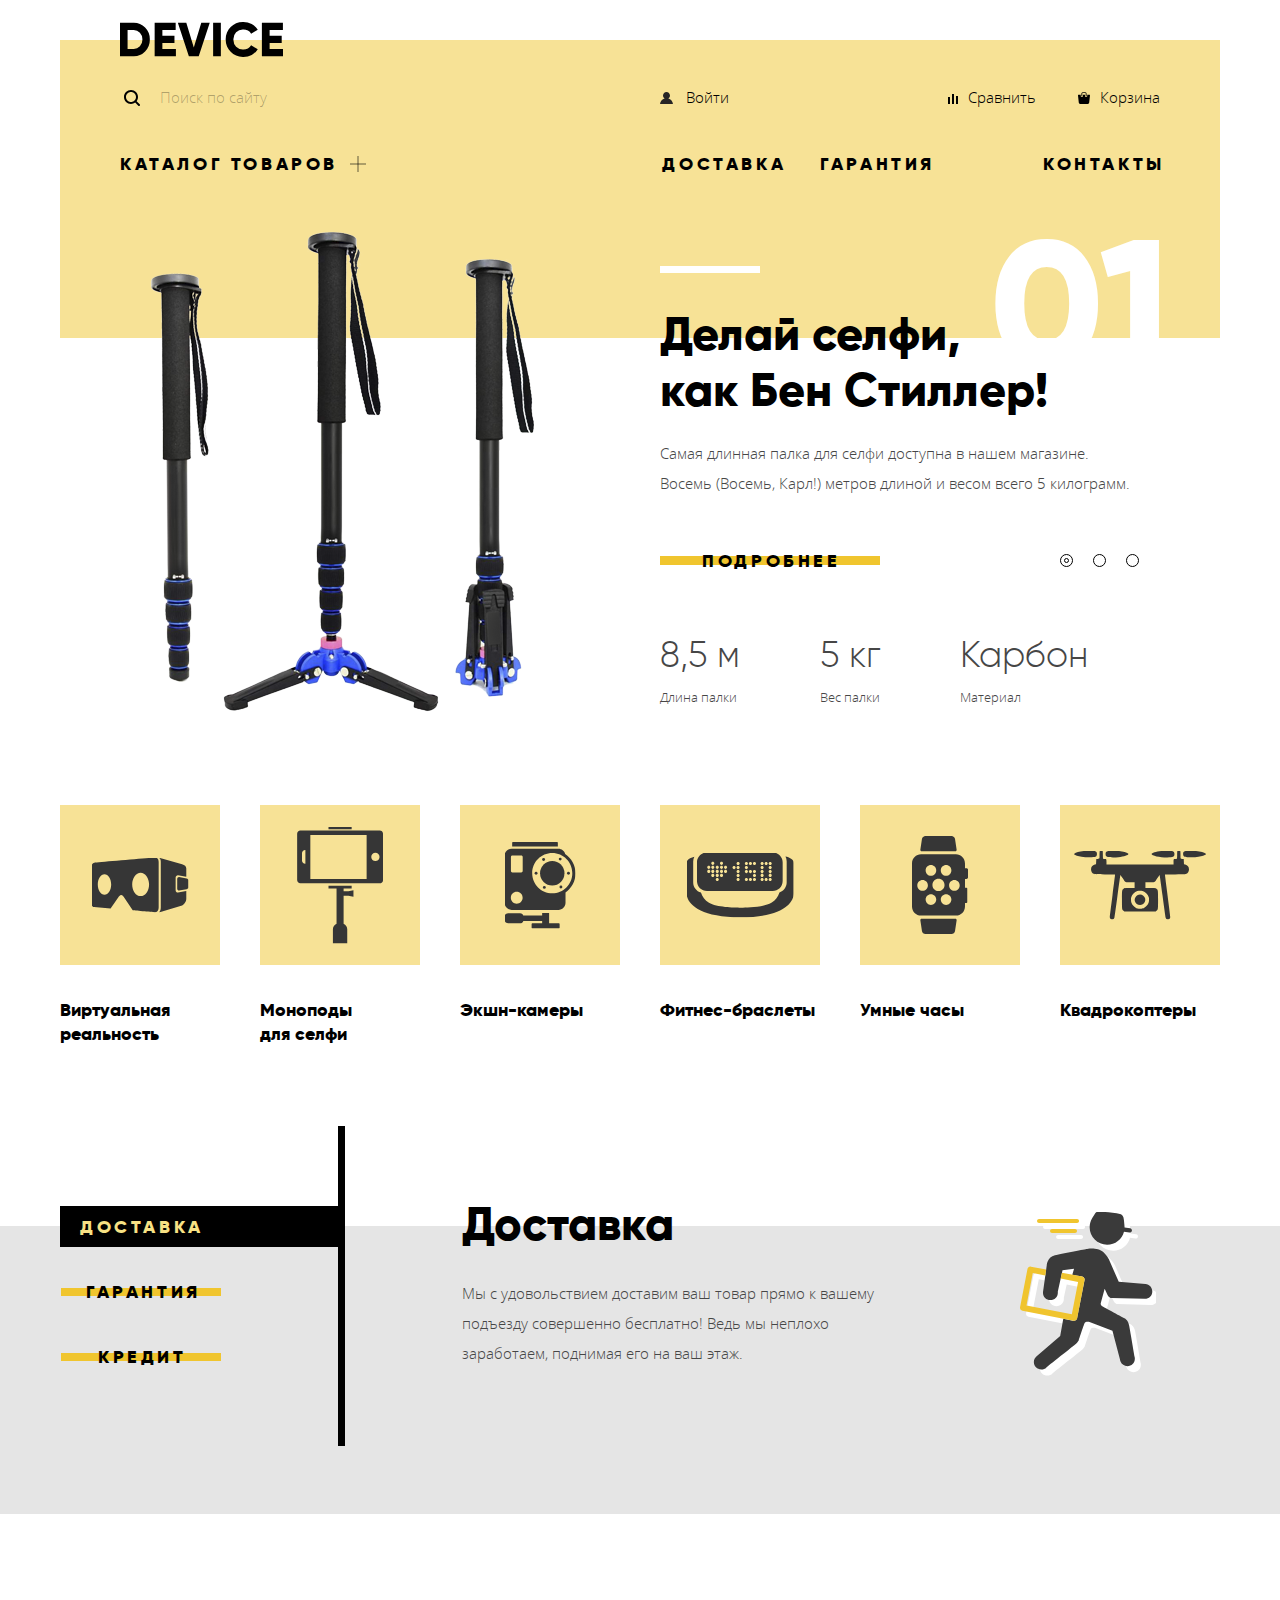
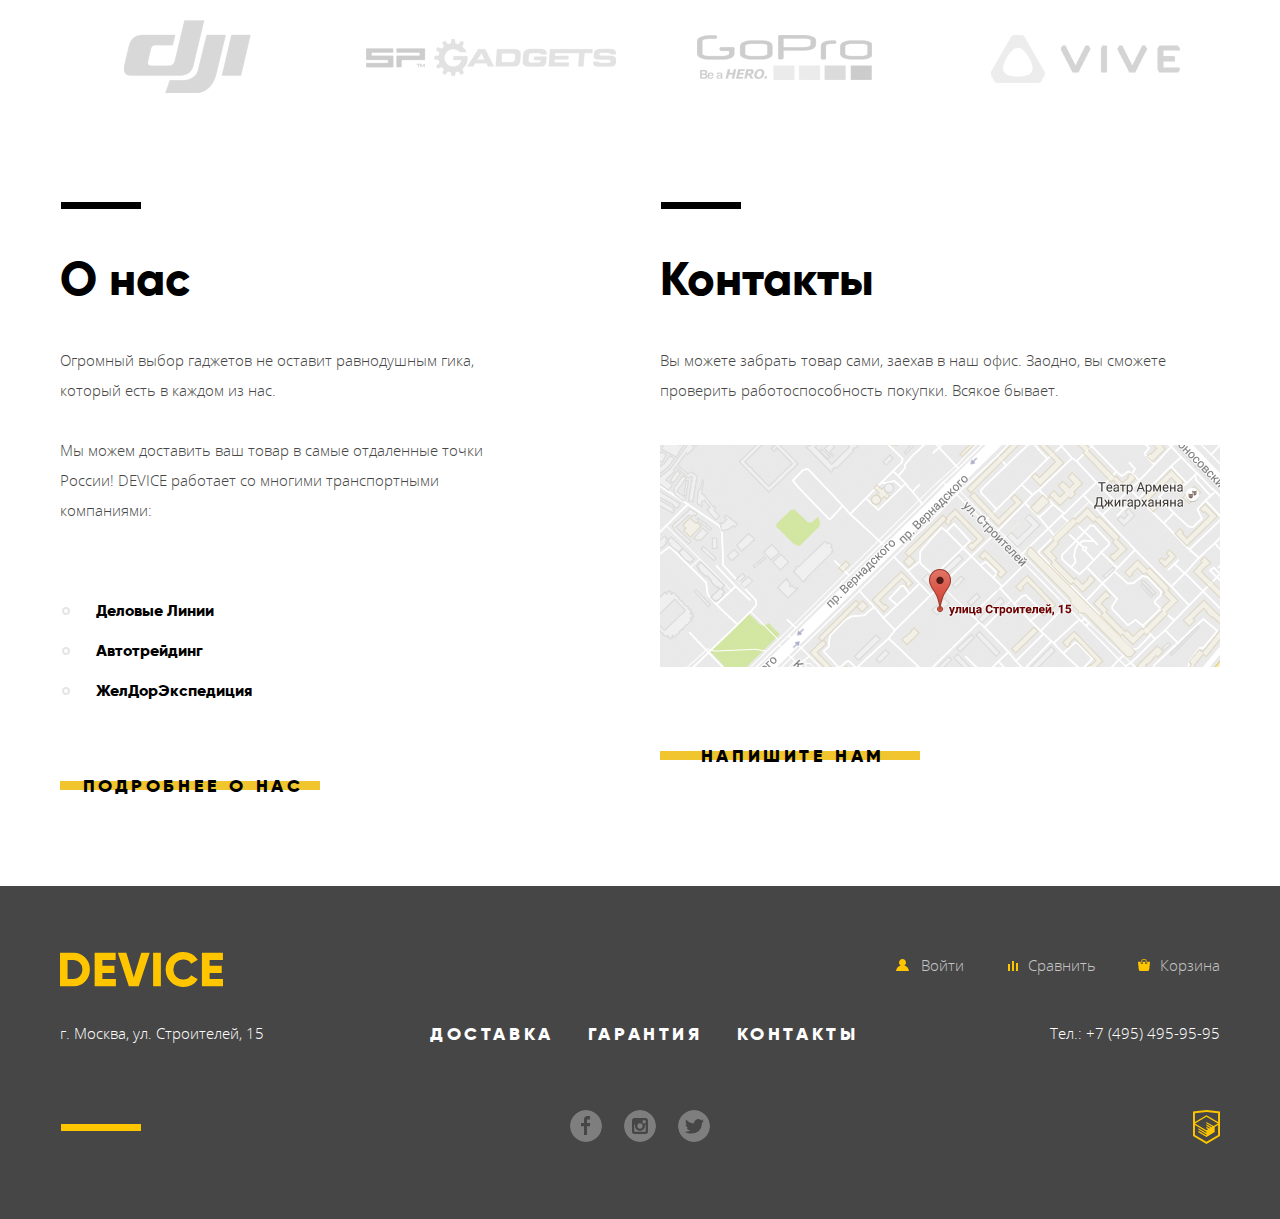
==== commit afc79d06: "Доработала проект по итогам предзащиты" ====
--- a/index.html
+++ b/index.html
@@ -4,7 +4,7 @@
     <meta charset="utf-8">
     <title>HTML Academy: Девайс</title>
     <link href="css/normalize.css" rel="stylesheet">
-    <link href="css/style.css" rel="stylesheet">
+    <link href="css/style.min.css" rel="stylesheet">
   </head>
   <body>
 
@@ -156,7 +156,7 @@
                 <p class="section-item-image">
                   <img src="img/section-2.svg" width="86" height="117" alt="Моноподы для селфи">
                 </p>
-                <h3>Моноподы для селфи</h3>
+                <h3>Моноподы для&#160;селфи</h3>
               </a>
             </li>
             <li>
@@ -260,8 +260,10 @@
           <section class="company-contact">
             <h2>Контакты</h2>
             <p>Вы можете забрать товар сами, заехав в наш офис. Заодно, вы сможете проверить работоспособность покупки. Всякое бывает.</p>
-            <img src="img/map-small.png" width="560" height="222" alt="Офис компании по адресу: г. Москва, ул. Строителей, 15">
-            <a class="button-yellow button-yellow-company" href="writeus.html">Напишите нам</a>
+            <a class="map-link" href="map.html">
+              <img src="img/map-small.png" width="560" height="222" alt="Офис компании по адресу: г. Москва, ул. Строителей, 15">
+            </a>
+            <a class="button-yellow button-yellow-company button-company-contact" href="writeus.html">Напишите нам</a>
           </section>
         </div>
       </div>
@@ -308,28 +310,29 @@
       <form class="modal-message-form" action="https://echo.htmlacademy.ru" method="post">
         <p>
           <label for="name-field">Ваше имя:</label>
-          <input type="text" name="name" id="name-field" placeholder="Имя Фамилия" required>
+          <input type="text" name="user-name" id="name-field" placeholder="Имя Фамилия" required>
         </p>
         <p>
           <label for="email-field">Ваш e-mail:</label>
-          <input type="email" name="email" id="email-field" placeholder="email@example.com" required>
+          <input type="email" name="user-email" id="email-field" placeholder="email@example.com" required>
         </p>
         <p>
           <label for="message-field">Текст письма:</label>
-          <textarea name="message" id="message-field" placeholder="В свободной форме" required></textarea>
+          <textarea name="user-message" id="message-field" placeholder="В свободной форме" required></textarea>
         </p>
         <button class="button-yellow button-message-form" type="submit">Отправить</button>
       </form>
-      <button class="modal-close" type="button">Закрыть</button>
+      <button class="modal-close" type="button" aria-label="Закрыть"></button>
     </section>
 
     <section class="modal modal-map">
       <h2 class="visually-hidden">Как до нас добраться</h2>
+      <iframe src="https://www.google.com/maps/embed?pb=!1m18!1m12!1m3!1d2249.1123749473036!2d37.52742931521937!3d55.687034004530915!2m3!1f0!2f0!3f0!3m2!1i1024!2i768!4f13.1!3m3!1m2!1s0x46b54cf65f5c8955%3A0x694710ccd55501e!2sUlitsa+Stroiteley%2C+15%2C+Moskva%2C+Russia%2C+119311!5e0!3m2!1sen!2sge!4v1550829403255" width="960" height="560" allowfullscreen></iframe>
       <p><img src="img/map-big.png" width="960" height="560" alt="Офис компании по адресу: г. Москва, ул. Строителей, 15"></p>
       <button class="modal-close" type="button" aria-label="Закрыть"></button>
     </section>
 
-    <script src="js/script.js"></script>
+    <script src="js/scripts.min.js"></script>
 
   </body>
 </html>
--- a/css/style.min.css
+++ b/css/style.min.css
@@ -0,0 +1 @@
+@-webkit-keyframes bounce{0%{-webkit-transform:translateX(-2000px);transform:translateX(-2000px)}70%{-webkit-transform:translateX(30px);transform:translateX(30px)}90%{-webkit-transform:translateX(-10px);transform:translateX(-10px)}to{-webkit-transform:translateX(0);transform:translateX(0)}}@keyframes bounce{0%{-webkit-transform:translateX(-2000px);transform:translateX(-2000px)}70%{-webkit-transform:translateX(30px);transform:translateX(30px)}90%{-webkit-transform:translateX(-10px);transform:translateX(-10px)}to{-webkit-transform:translateX(0);transform:translateX(0)}}@-webkit-keyframes shake{0%,to{-webkit-transform:rotate(0);transform:rotate(0)}20%,60%{-webkit-transform:rotate(5deg);transform:rotate(5deg)}40%,80%{-webkit-transform:rotate(-5deg);transform:rotate(-5deg)}}@keyframes shake{0%,to{-webkit-transform:rotate(0);transform:rotate(0)}20%,60%{-webkit-transform:rotate(5deg);transform:rotate(5deg)}40%,80%{-webkit-transform:rotate(-5deg);transform:rotate(-5deg)}}@font-face{font-family:"Open Sans";src:url(../fonts/opensanslight.woff) format("woff"),url(../fonts/opensanslight.woff2) format("woff2");font-weight:300;font-style:normal}@font-face{font-family:"Open Sans";src:url(../fonts/opensans.woff) format("woff"),url(../fonts/opensans.woff2) format("woff2");font-weight:400;font-style:normal}@font-face{font-family:"Gilroy";src:url(../fonts/gilroylight.woff) format("woff"),url(../fonts/gilroylight.woff2) format("woff2");font-weight:300;font-style:normal}@font-face{font-family:"Gilroy";src:url(../fonts/gilroyextrabold.woff) format("woff"),url(../fonts/gilroyextrabold.woff2) format("woff2");font-weight:800;font-style:normal}body{min-width:1200px;margin:0;font-family:"Open Sans","Arial",sans-serif;font-size:15px;line-height:30px;font-weight:300;color:#464646;background-color:#fff}a{text-decoration:none}img{max-width:100%;height:auto}.visually-hidden:not(:focus):not(:active),input[type=checkbox].visually-hidden,input[type=radio].visually-hidden{position:absolute;width:1px;height:1px;margin:-1px;border:0;padding:0;white-space:nowrap;-webkit-clip-path:inset(100%);clip-path:inset(100%);clip:rect(0 0 0 0);overflow:hidden}.main-header{display:-webkit-box;display:-ms-flexbox;display:flex;-ms-flex-wrap:wrap;flex-wrap:wrap;-webkit-box-orient:vertical;-webkit-box-direction:normal;-ms-flex-direction:column;flex-direction:column;-webkit-box-sizing:border-box;box-sizing:border-box;width:1160px;margin:40px auto 0;padding:32px 60px 122px;color:#000;background-color:#f7e296}.main-header a{color:#000}.main-header a:focus,.main-header a:hover{opacity:.6}.main-header a:active,.section-item:active img{opacity:.3}.main-header-top{display:-webkit-box;display:-ms-flexbox;display:flex;-ms-flex-wrap:wrap;flex-wrap:wrap;-webkit-box-pack:justify;-ms-flex-pack:justify;justify-content:space-between;position:relative;margin-bottom:30px}.main-header-logo{position:absolute;top:-50px;left:0}.main-header-search{display:-webkit-box;display:-ms-flexbox;display:flex;-ms-flex-wrap:wrap;flex-wrap:wrap;position:relative;margin-right:auto}.main-header-search label::before{content:"";position:absolute;top:18px;left:4px;width:16px;height:16px;background-image:url(../img/icon-search.svg);background-repeat:no-repeat;background-position:0 0}.search-field{-webkit-box-sizing:border-box;box-sizing:border-box;width:355px;height:50px;padding:8px 20px 8px 40px;background-color:transparent;border:0}.search-field::-webkit-input-placeholder{font-family:"Open Sans","Arial",sans-serif;font-size:15px;line-height:30px;font-weight:300;color:rgba(0,0,0,.3)}.search-field:-ms-input-placeholder,.search-field::-ms-input-placeholder{font-family:"Open Sans","Arial",sans-serif;font-size:15px;line-height:30px;font-weight:300;color:rgba(0,0,0,.3)}.search-field::placeholder{font-family:"Open Sans","Arial",sans-serif;font-size:15px;line-height:30px;font-weight:300;color:rgba(0,0,0,.3)}.search-field:hover::-webkit-input-placeholder{color:rgba(0,0,0,.6)}.search-field:hover:-ms-input-placeholder,.search-field:hover::-ms-input-placeholder{color:rgba(0,0,0,.6)}.search-field:hover::placeholder{color:rgba(0,0,0,.6)}.search-field:focus::-webkit-input-placeholder{color:#000}.search-field:focus:-ms-input-placeholder,.search-field:focus::-ms-input-placeholder{color:#000}.search-field:focus::placeholder{color:#000}.search-button{display:none;-webkit-box-sizing:border-box;box-sizing:border-box;width:85px;padding:8px 10px;font:inherit;text-align:center;vertical-align:middle;color:#000;background-color:#f7e296;border:2px solid #000;cursor:pointer}.search-button:focus,.search-button:hover{display:block;color:#fff;background-color:#000}.search-button:active{color:rgba(255,255,255,.3);background-color:#000}.search-field:focus{outline:0;border-bottom:2px solid #000}.search-field:focus+.search-button{display:block}.header-user-container{display:-webkit-box;display:-ms-flexbox;display:flex;-ms-flex-wrap:wrap;flex-wrap:wrap;-webkit-box-pack:justify;-ms-flex-pack:justify;justify-content:space-between}.header-user-nav{margin:0;padding:0;list-style:none}.header-user-nav .login-link{position:relative;display:block;margin-right:205px;padding:10px 14px 10px 28px}.header-user-nav .login-link::before,.header-user-nav .user-account:before,.main-header-cart::before,.main-header-compare::before{content:"";position:absolute;top:20px;left:2px;width:13px;height:12px;background-image:url(../img/icon-user.svg);background-repeat:no-repeat;background-position:0 0}.header-link-wrapper{display:-webkit-box;display:-ms-flexbox;display:flex;-ms-flex-wrap:wrap;flex-wrap:wrap;-webkit-box-pack:end;-ms-flex-pack:end;justify-content:flex-end}.main-header-compare{position:relative;margin-right:40px;padding:10px 0 10px 20px}.main-header-cart::before,.main-header-compare::before{top:22px;left:0;width:10px;height:10px;background-image:url(../img/icon-compare.svg)}.main-header-cart{position:relative;padding:10px 0 10px 24px}.main-header-cart::before{top:20px;left:2px;width:12px;height:12px;background-image:url(../img/icon-cart.svg)}.site-nav,.site-nav-catalog{display:-webkit-box;display:-ms-flexbox;display:flex;-ms-flex-wrap:wrap;flex-wrap:wrap}.site-nav{-webkit-box-pack:justify;-ms-flex-pack:justify;justify-content:space-between;font-family:"Gilroy","Arial",sans-serif;font-size:18px;line-height:24px;font-weight:800;text-transform:uppercase}.site-nav-catalog{-webkit-box-orient:vertical;-webkit-box-direction:normal;-ms-flex-direction:column;flex-direction:column;position:relative}.site-nav-catalog .site-nav-link{margin-bottom:40px;padding-right:40px;letter-spacing:3.6px}.site-nav-catalog::after,.site-nav-catalog::before{content:"";position:absolute;top:4px;left:237px;width:2px;height:16px;background-color:rgba(0,0,0,.3)}.site-nav-catalog::after{top:11px;left:230px;width:16px;height:2px}.submenu-wrapper{position:absolute;width:1px;height:1px;border:0;padding:0;white-space:nowrap;-webkit-clip-path:inset(100%);clip-path:inset(100%);clip:rect(0 0 0 0);overflow:hidden}.site-nav-submenu{display:-webkit-box;display:-ms-flexbox;display:flex;-ms-flex-wrap:wrap;flex-wrap:wrap;padding-bottom:38px;padding-left:60px}.submenu-list{margin:0;padding:0;font-family:"Open Sans","Arial",sans-serif;font-size:15px;line-height:36px;font-weight:300;text-transform:none;list-style:none}.site-nav-submenu .submenu-list:first-child{margin-right:58px}.site-nav-submenu .submenu-list:last-child{margin-left:76px}.site-nav-catalog:focus .submenu-wrapper,.site-nav-catalog:focus-within .submenu-wrapper,.site-nav-catalog:hover .submenu-wrapper{position:absolute;top:40px;left:-60px;z-index:10;width:1160px;background-color:#f7e296;height:auto;-webkit-clip-path:initial;clip-path:initial;clip:auto;overflow:visible}.site-nav-company{display:-webkit-box;display:-ms-flexbox;display:flex;-ms-flex-wrap:wrap;flex-wrap:wrap;-webkit-box-pack:end;-ms-flex-pack:end;justify-content:flex-end;margin:0;padding:0;list-style:none}.site-nav-company .site-nav-link{display:block;-webkit-box-sizing:border-box;box-sizing:border-box;letter-spacing:3.6px}.site-nav-company li:first-child{margin-right:34px}.site-nav-company li:nth-child(2){margin-right:108px}.site-nav-company li:last-child{width:117px}.main-header-inner{padding-bottom:10px}.header-user-nav{display:-webkit-box;display:-ms-flexbox;display:flex;-ms-flex-wrap:wrap;flex-wrap:wrap}.header-user-nav .user-account{position:relative;display:block;margin-right:22px;padding:10px 0 10px 28px}.header-user-nav .logout-link{display:block;margin-right:65px;padding:10px 0;color:rgba(0,0,0,.3)}.section-container{width:1160px;margin-left:auto;margin-right:auto}.promo-slider{position:relative}.promo-slider-controls{position:absolute;top:209px;right:80px}.promo-slider-controls .promo-slider-button{position:relative;width:16px;height:16px;margin:0 0 0 13px;padding:0;background-color:transparent;border:0;cursor:pointer}.promo-slider-controls .promo-slider-button::before{content:"";position:absolute;top:2px;left:2px;width:11px;height:11px;background-color:transparent;border:1px solid #000;border-radius:50%}.promo-slider-controls .active::after{content:"";position:absolute;top:6px;left:6px;width:3px;height:3px;border:1px solid #000;border-radius:50%}.promo-slider-list{margin:0;padding:0;list-style:none}.promo-slider-item{display:none}.promo-slider-item:nth-child(1){display:block}.promo-slider-item .item-container{display:-webkit-box;display:-ms-flexbox;display:flex;-ms-flex-wrap:wrap;flex-wrap:wrap;-webkit-box-pack:justify;-ms-flex-pack:justify;justify-content:space-between;margin-bottom:66px}.promo-slider-image{position:relative;top:-110px;margin:0;padding:0;width:600px}.promo-slider-image img{position:absolute;left:90px;top:0}.promo-slider-wrapper{position:relative;top:-32px;width:560px}.promo-slider-wrapper::before{content:"";position:absolute;top:-40px;left:0;width:100px;height:7px;background-color:#fff}.promo-slider-item .slide-counter{position:absolute;top:-90px;right:48px;font-family:"Gilroy","Arial",sans-serif;font-size:180px;line-height:180px;font-weight:800;color:#fff}.promo-slider-item .slide-title{margin:0;padding:0;font-family:"Gilroy","Arial",sans-serif;font-size:47px;line-height:56px;font-weight:800;color:#000}.promo-slider-item .slide-title-first{width:394px;margin-bottom:20px}.promo-slider-item .slide-title-second{width:258px;margin-bottom:30px}.promo-slider-item .slide-text{margin:0 0 42px;padding:0;text-align:left}.promo-slider-item .slide-text-first{width:480px}.promo-slider-item .slide-text-second{width:440px}.promo-slider-item .slide-text-third{width:450px}.button-yellow{display:block;-webkit-box-sizing:border-box;box-sizing:border-box;width:220px;padding-top:9px;padding-bottom:8px;padding-left:3px;font-family:"Gilroy","Arial",sans-serif;font-size:18px;line-height:24px;font-weight:800;text-transform:uppercase;text-align:center;letter-spacing:3.6px;color:#000;background-color:transparent;background-image:-webkit-gradient(linear,left top,left bottom,color-stop(40%,transparent),color-stop(40%,#f0c52e),color-stop(60%,#f0c52e),color-stop(60%,transparent));background-image:-webkit-linear-gradient(transparent 40%,#f0c52e 40%,#f0c52e 60%,transparent 60%);background-image:-o-linear-gradient(transparent 40%,#f0c52e 40%,#f0c52e 60%,transparent 60%);background-image:linear-gradient(transparent 40%,#f0c52e 40%,#f0c52e 60%,transparent 60%);border:0;cursor:pointer}.button-yellow:focus,.button-yellow:hover{color:#000;background-image:none;background-color:#f0c52e}.button-yellow:active{color:rgba(0,0,0,.3);background-image:none;background-color:#f0c52e}.item-features-wrapper,.slide-item-features{display:-webkit-box;display:-ms-flexbox;display:flex}.slide-item-features{-ms-flex-wrap:wrap;flex-wrap:wrap;margin-top:50px}.item-features-wrapper{-webkit-box-orient:vertical;-webkit-box-direction:reverse;-ms-flex-direction:column-reverse;flex-direction:column-reverse}.slide-item-features .feature-name{font-size:13px;line-height:20px;text-align:left}.slide-item-features .feature-description{margin:0 80px 8px 0;font-family:"Gilroy","Arial",sans-serif;font-size:36px;line-height:48px;font-weight:300}.catalog-sections{margin-bottom:170px}.catalog-sections .sections-list{display:-webkit-box;display:-ms-flexbox;display:flex;-ms-flex-wrap:wrap;flex-wrap:wrap;-webkit-box-pack:start;-ms-flex-pack:start;justify-content:flex-start;margin:0;padding:0;list-style:none}.sections-list li{margin-bottom:10px;margin-right:40px}.sections-list li:nth-child(6n){margin-right:0}.sections-list .section-item{display:block;width:160px}.section-item-image{position:relative;margin:0;padding:0;height:160px;background-color:rgba(240,197,46,.5)}.section-item-image img{position:absolute;top:50%;left:50%;-webkit-transform:translate(-50%,-50%);-ms-transform:translate(-50%,-50%);transform:translate(-50%,-50%)}.section-item h3{margin:33px 0 0;padding:0;font-family:"Gilroy","Arial",sans-serif;font-size:18px;line-height:24px;font-weight:800;color:#000;text-align:left}.section-item:focus .section-item-image,.section-item:hover .section-item-image{background-color:#f0c52e}.section-item:active .section-item-image{background-color:#f0c52e}.section-item:active h3{color:rgba(0,0,0,.3)}.services-slider{margin-bottom:94px;padding-bottom:100px;background-color:#e5e5e5}.services-slider-wrapper{position:relative;width:1160px;margin-left:auto;margin-right:auto}.services-slider-controls{position:absolute;top:-20px;left:0;display:-webkit-box;display:-ms-flexbox;display:flex;-ms-flex-wrap:wrap;flex-wrap:wrap;-webkit-box-orient:vertical;-webkit-box-direction:normal;-ms-flex-direction:column;flex-direction:column;width:400px}.services-slider-controls::after{content:"";position:absolute;top:-80px;left:278px;width:7px;height:320px;background-color:#000}.services-slider-button{width:278px;margin-bottom:24px;text-align:left;background-image:-webkit-linear-gradient(left,#f0c52e 160px,transparent 160px);background-image:-o-linear-gradient(left,#f0c52e 160px,transparent 160px);background-image:linear-gradient(to right,#f0c52e 160px,transparent 160px);background-repeat:no-repeat;background-size:160px 8px;background-position:1px 17px}.services-slider-button:focus,.services-slider-button:hover{background-color:transparent;background-image:-webkit-linear-gradient(left,#f0c52e 160px,transparent 160px);background-image:-o-linear-gradient(left,#f0c52e 160px,transparent 160px);background-image:linear-gradient(to right,#f0c52e 160px,transparent 160px);background-repeat:no-repeat;background-size:100% 100%;background-position:0 0}.services-slider-button.active,.services-slider-button:active{color:#f7e184;background-color:#000;background-image:none}.services-slider-button:nth-child(1){padding-left:20px}.services-slider-button:nth-child(2){padding-left:26px}.services-slider-button:nth-child(3){padding-left:38px}.services-slider-list{margin:0;padding:0 0 0 402px;list-style:none}.services-slider-item{position:relative;top:-26px;display:none;padding-bottom:20px}.services-slider-item-1{display:block;background-image:url(../img/slider-delivery.svg);background-repeat:no-repeat;background-position:558px 12px}.services-slider-item-2,.services-slider-item-3{background-image:url(../img/slider-guarantee.svg);background-repeat:no-repeat;background-position:540px -12px}.services-slider-item-3{background-image:url(../img/slider-credit.svg);background-position:530px -10px}.services-slider-item .slide-title{margin:0 0 30px;padding:0;font-family:"Gilroy","Arial",sans-serif;font-size:47px;line-height:48px;font-weight:800;color:#000;text-align:left}.services-slider-item .slide-text{margin:0;padding:0;width:426px}.popular-brands{margin-bottom:138px}.brands-list{display:-webkit-box;display:-ms-flexbox;display:flex;-ms-flex-wrap:wrap;flex-wrap:wrap;-webkit-box-pack:justify;-ms-flex-pack:justify;justify-content:space-between;margin:0;padding:0;list-style:none}.brand-item-1:focus img,.brand-item-1:hover img,.brand-item-2:focus img,.brand-item-2:hover img{background-image:url(../img/logo-1-1.png);background-repeat:no-repeat;background-position:0 0}.brand-item-2:focus img,.brand-item-2:hover img{background-image:url(../img/logo-2-1.png)}.brand-item-3:focus img,.brand-item-3:hover img,.brand-item-4:focus img,.brand-item-4:hover img{background-image:url(../img/logo-3-1.png);background-repeat:no-repeat;background-position:0 0}.brand-item-4:focus img,.brand-item-4:hover img{background-image:url(../img/logo-4-1.png)}.company-wrapper{display:-webkit-box;display:-ms-flexbox;display:flex;-ms-flex-wrap:wrap;flex-wrap:wrap;-webkit-box-pack:justify;-ms-flex-pack:justify;justify-content:space-between}.company-info{width:560px}.company-contact::before,.company-info::before{content:"";position:absolute;top:-53px;left:1px;width:80px;height:7px;background-color:#000}.company-contact h2,.company-info h2{margin:0 0 42px;padding:0;font-size:47px;line-height:48px}.company-info p{width:472px;margin:0 0 30px;padding:0}.catalog-page .page-title,.company-contact h2,.company-info .transport-list,.company-info h2{font-family:"Gilroy","Arial",sans-serif;font-weight:800;color:#000;text-align:left}.company-info .transport-list{list-style:none;margin:66px 0 54px;padding:0 0 0 36px;font-size:16px;line-height:40px}.breadcrumbs li,.company-info,.transport-list li{position:relative}.transport-list li::before{content:"";position:absolute;top:16px;left:-34px;width:4px;height:4px;border:2px solid #e5e5e5;border-radius:50%}.button-yellow-company{width:260px;padding-left:6px}.company-contact{position:relative;width:560px}.company-contact p{width:512px;margin:0 0 40px;padding:0}.company-contact img{display:block;margin-bottom:68px}.page-title-wrapper{-webkit-box-sizing:border-box;box-sizing:border-box;width:1160px;margin-left:auto;margin-right:auto;padding-left:60px}.catalog-page .page-title{margin:36px 0 22px;padding:0;font-size:47px;line-height:48px}.catalog-page .breadcrumbs{display:-webkit-box;display:-ms-flexbox;display:flex;-ms-flex-wrap:wrap;flex-wrap:wrap;-webkit-box-pack:start;-ms-flex-pack:start;justify-content:flex-start;margin:0 0 42px;padding:0;list-style:none}.breadcrumbs li{margin-right:40px}.breadcrumbs li:last-child{margin-right:0}.breadcrumbs li::after{content:"";position:absolute;top:12px;right:-20px;width:4px;height:7px;background-image:url(../img/breadcrumbs-arrow.svg);background-repeat:no-repeat;background-position:0 0}.breadcrumbs li:last-child::after{display:none}.breadcrumbs a{font-size:14px;line-height:24px;color:rgba(0,0,0,.3)}.breadcrumbs a:focus,.breadcrumbs a:hover{color:rgba(0,0,0,.6)}.breadcrumbs a:active{color:rgba(0,0,0,.1)}.breadcrumbs .breadcrumbs-current:active,.breadcrumbs .breadcrumbs-current:focus,.breadcrumbs .breadcrumbs-current:hover{color:rgba(0,0,0,.3)}.catalog-page-container{-webkit-box-sizing:border-box;box-sizing:border-box;background-color:#fff}.catalog-page-container .columns-wrapper{display:-webkit-box;display:-ms-flexbox;display:flex;-ms-flex-wrap:wrap;flex-wrap:wrap;-webkit-box-pack:justify;-ms-flex-pack:justify;justify-content:space-between;-webkit-box-sizing:border-box;box-sizing:border-box;width:1160px;margin:0 auto}.catalog-page-container .column-left,.catalog-page-container .column-right{-webkit-box-sizing:border-box;box-sizing:border-box;width:328px;padding-left:60px}.catalog-page-container .column-right{width:832px;padding-left:74px}.catalog-page-container .page-top{background:-webkit-gradient(linear,left top,right top,color-stop(50%,#d9d9d9),color-stop(50%,#ebebeb),to(#ebebeb));background:-webkit-linear-gradient(left,#d9d9d9 50%,#ebebeb 50%,#ebebeb 100%);background:-o-linear-gradient(left,#d9d9d9 50%,#ebebeb 50%,#ebebeb 100%);background:linear-gradient(to right,#d9d9d9 50%,#ebebeb 50%,#ebebeb 100%)}.catalog-page-container .page-bottom{background:-webkit-gradient(linear,left top,right top,color-stop(50%,#ebebeb),color-stop(50%,#fff),to(#fff));background:-webkit-linear-gradient(left,#ebebeb 50%,#fff 50%,#fff 100%);background:-o-linear-gradient(left,#ebebeb 50%,#fff 50%,#fff 100%);background:linear-gradient(to right,#ebebeb 50%,#fff 50%,#fff 100%)}.catalog-page-container .column-gray{background-color:#ebebeb}.catalog-page-container .column-white{background-color:#fff}.page-top .filters-title,.page-top .sort-list{-webkit-box-sizing:border-box;box-sizing:border-box}.page-top .filters-title{margin:0;padding:24px 0 22px 2px;font-family:"Gilroy","Arial",sans-serif;font-size:16px;line-height:24px;font-weight:800;color:#000;letter-spacing:3.2px;text-align:left;text-transform:uppercase}.page-top .sort-list{display:-webkit-box;display:-ms-flexbox;display:flex;-ms-flex-wrap:wrap;flex-wrap:wrap;-webkit-box-pack:start;-ms-flex-pack:start;justify-content:flex-start}.page-top .sort-title{margin:0 55px 0 0;padding:24px 0 22px 1px;font-family:"Gilroy","Arial",sans-serif;font-size:16px;line-height:24px;font-weight:800;color:#000;letter-spacing:3.2px;text-align:left;text-transform:uppercase}.sort-kind{display:-webkit-box;display:-ms-flexbox;display:flex;-ms-flex-wrap:wrap;flex-wrap:wrap;margin:0;padding:0;list-style:none}.sort-kind a{display:block;padding-top:26px;padding-bottom:26px;font-size:14px;line-height:18px;color:rgba(0,0,0,.3)}.sort-kind a:focus,.sort-kind a:hover{color:rgba(0,0,0,.6)}.sort-kind a:active{color:#000}.sort-kind .sort-price{margin-right:30px}.sort-kind .sort-type{margin-right:32px}.sort-kind .sort-price-current{color:#000}.sort-kind .sort-price-current:active,.sort-kind .sort-price-current:focus,.sort-kind .sort-price-current:hover{color:#000}.sort-updown{display:-webkit-box;display:-ms-flexbox;display:flex;-ms-flex-wrap:wrap;flex-wrap:wrap;-webkit-box-pack:end;-ms-flex-pack:end;justify-content:flex-end;margin:0 0 0 auto;padding:30px 0 0;list-style:none}.sort-updown .sort-up{margin-right:20px}.sort-updown .sort-down::before,.sort-updown .sort-up::before{content:"";position:absolute;top:1px;left:1px;width:11px;height:10px;background-repeat:no-repeat;background-position:0 0}.sort-updown .sort-up::before{opacity:.2;background-image:url(../img/icon-dir-up.svg)}.sort-updown .sort-down,.sort-updown .sort-up{position:relative;display:block;width:11px;height:10px}.sort-updown .sort-down::before{background-image:url(../img/icon-dir-down.svg)}.sort-updown a:focus::before,.sort-updown a:hover::before{opacity:.4}.sort-updown a:active::before{opacity:1}.sort-updown .sort-down-current:active::before,.sort-updown .sort-down-current:focus::before,.sort-updown .sort-down-current:hover::before{opacity:1}.page-bottom .filter-form{-webkit-box-sizing:border-box;box-sizing:border-box;padding-top:70px}.filter-form-item{position:relative;margin:0 0 26px;padding:0;border:0}.filter-form-item::before{content:"";position:absolute;top:0;left:0;width:200px;height:2px;background-color:#000}.filter-form-item:last-of-type{margin-bottom:30px}.filter-form-item legend{padding-top:12px;font-family:"Gilroy","Arial",sans-serif;font-size:18px;line-height:24px;font-weight:800;color:#000;text-align:left}.filter-form-item:last-of-type legend{padding-top:17px}.filter-form-item:last-of-type::before{top:5px}.filter-range{width:200px}.range-controls{position:relative;margin-bottom:8px;padding-top:35px}.range-controls .scale{height:2px;background-color:#dbdbdb}.range-controls .bar{width:60%;height:2px;background-color:#91c92f}.range-controls .price-toggle{position:absolute;top:25px;width:4px;height:4px;padding:0;border:8px solid #fff;border-radius:50%;background-color:#ababab;-webkit-box-shadow:0 2px 1px 0 #cfcfcf;box-shadow:0 2px 1px 0 #cfcfcf;cursor:pointer}.range-controls .price-toggle-min{left:-4px}.range-controls .price-toggle-max{left:108px}.price-controls{font-size:0}.price-controls label{display:inline-block}.price-controls input[value],.price-controls label{font-size:14px;line-height:24px;color:rgba(0,0,0,.2)}.price-controls input{-webkit-box-sizing:border-box;box-sizing:border-box;width:72px;padding-right:10px;background-color:#ebebeb;border:0}.filter-list{width:200px;margin:18px 0 0;padding:0;list-style:none}.filter-option{padding-left:40px}.filter-option label{position:relative;display:block;font-size:14px;line-height:40px;color:#000;cursor:pointer;-webkit-user-select:none;-moz-user-select:none;-ms-user-select:none;user-select:none}.filter-input-checkbox+label::before{content:"";position:absolute;top:8px;left:-40px;width:19px;height:19px;border:2px solid #000;border-radius:2px}.filter-input-checkbox:checked+label::after{content:"";position:absolute;top:8px;left:-40px;width:27px;height:23px;background-image:url(../img/icon-checkbox-on.svg);background-repeat:no-repeat;background-position:0 0}.filter-input-radio+label::before{content:"";position:absolute;top:6px;left:-40px;width:17px;height:17px;border:4px solid #000;border-radius:50%}.filter-input-radio:checked+label::after{content:"";position:absolute;top:14px;left:-32px;width:9px;height:9px;background-color:#000;border-radius:50%}.filter-input:checked:hover+label::after,.filter-input:hover+label::before{opacity:.6}.filter-input:checked:focus+label::after,.filter-input:focus+label::before{opacity:.6;border-color:#663d15;outline:thin dotted;outline:5px auto -webkit-focus-ring-color}.filter-input:active+label::before,.filter-input:checked:active+label::after{opacity:1}.filter-input:disabled+label{color:#a6a6a6;pointer-events:none}.filter-input:checked:disabled+label::after,.filter-input:checked:disabled:focus+label::after,.filter-input:checked:disabled:hover+label::after,.filter-input:disabled+label::before,.filter-input:disabled:focus+label::before,.filter-input:disabled:hover+label::before{opacity:.25}.filter-form-button{width:200px;padding-left:6px}.page-bottom .catalog{-webkit-box-sizing:border-box;box-sizing:border-box;padding-top:70px}.catalog .catalog-list{display:-webkit-box;display:-ms-flexbox;display:flex;-ms-flex-wrap:wrap;flex-wrap:wrap;-webkit-box-pack:justify;-ms-flex-pack:justify;justify-content:space-between;margin:0;padding:0;list-style:none}.catalog-list .catalog-item{position:relative;-webkit-box-sizing:border-box;box-sizing:border-box;width:360px;margin-bottom:46px}.catalog-list .catalog-item:nth-child(3),.catalog-list .catalog-item:nth-child(4){margin-bottom:36px}.catalog-list .catalog-item-new::before{content:"";position:absolute;top:28px;right:26px;width:56px;height:56px;border:2px solid #000;border-radius:50%;opacity:.1}.catalog-list .catalog-item-new::after{content:"new";position:absolute;top:48px;right:38px;font-family:"Gilroy","Arial",sans-serif;font-size:14px;line-height:24px;font-weight:800;text-align:center;text-transform:uppercase;letter-spacing:.7px;color:rgba(205,57,68,.2)}.catalog-item .catalog-item-actions{position:absolute;top:0;left:0;z-index:10;display:none;width:360px;padding-top:172px;padding-bottom:122px;background-color:rgba(238,238,238,.7)}.catalog-item:hover .catalog-item-actions{display:block}.button-yellow-actions{width:200px;margin-bottom:10px;margin-left:auto;margin-right:auto}.button-compare-actions{display:block;-webkit-box-sizing:border-box;box-sizing:border-box;width:200px;margin-left:auto;margin-right:auto;font-size:13px;line-height:36px;color:rgba(0,0,0,.5);text-align:center}.button-compare-actions:focus,.button-compare-actions:hover{color:#000}.button-compare-actions:active{color:rgba(0,0,0,.2)}.catalog-item .item-image{margin:0;padding:0;width:360px;height:380px;background-color:#ebebeb}.item-title-wrapper,.pagination-list{display:-webkit-box;display:-ms-flexbox;display:flex;-ms-flex-wrap:wrap;flex-wrap:wrap}.item-title-wrapper{-webkit-box-pack:justify;-ms-flex-pack:justify;justify-content:space-between;margin-top:32px}.catalog-item h3{margin:0;padding:0}.catalog-item .item-title{display:block;-webkit-box-sizing:border-box;box-sizing:border-box;width:252px;font-family:"Gilroy","Arial",sans-serif;font-size:18px;line-height:24px;font-weight:800;color:#000;text-align:left}.catalog-item .item-price,.pagination-next a,.pagination-prev a{font-family:"Gilroy","Arial",sans-serif;font-size:16px;line-height:24px;font-weight:300;color:#464646;text-align:right}.pagination-list{margin:0 0 76px;padding:0;list-style:none;background-color:#ebebeb}.pagination-next a,.pagination-prev a{display:block;-webkit-box-sizing:border-box;box-sizing:border-box;width:136px;padding-top:22px;padding-bottom:22px;padding-left:31px;font-weight:800;letter-spacing:3.2px;color:#000;text-align:left;text-transform:uppercase}.pagination-prev a{margin-right:202px}.pagination-next a:focus,.pagination-next a:hover,.pagination-prev a:focus,.pagination-prev a:hover{background-color:#d9d9d9}.pagination-next a:active,.pagination-prev a:active{color:rgba(0,0,0,.3);background-color:#d9d9d9}.pagination-item a{display:block;-webkit-box-sizing:border-box;box-sizing:border-box;margin-right:28px;padding-top:24px;padding-bottom:22px;font-family:"Gilroy","Arial",sans-serif;font-size:16px;line-height:24px;font-weight:800;letter-spacing:3.2px;color:rgba(0,0,0,.3);text-align:left}.pagination-item a:focus,.pagination-item a:hover{color:rgba(0,0,0,.6)}.pagination-item a:active{color:#000}.pagination-item-current a{font-family:"Gilroy","Arial",sans-serif;font-size:16px;line-height:24px;font-weight:800;letter-spacing:3.2px;color:#000;text-align:left}.pagination-item-current a:active,.pagination-item-current a:focus,.pagination-item-current a:hover{color:#000}.pagination-item-last{margin-right:auto}.main-footer{margin-top:80px;padding-top:64px;padding-bottom:66px;color:#fff;background-color:#464646}.main-footer-container{width:1160px;margin-left:auto;margin-right:auto}.main-footer a{color:#fff}.main-footer-top{display:-webkit-box;display:-ms-flexbox;display:flex;-ms-flex-wrap:wrap;flex-wrap:wrap;-webkit-box-pack:justify;-ms-flex-pack:justify;justify-content:space-between;margin-bottom:22px}.main-footer-logo{margin-top:2px}.main-footer-logo:focus,.main-footer-logo:hover,.main-footer-top a:focus::before,.main-footer-top a:hover::before{opacity:.6}.main-footer-logo:active,.main-footer-top a:active::before{opacity:.3}.footer-top-wrapper{display:-webkit-box;display:-ms-flexbox;display:flex;-ms-flex-wrap:wrap;flex-wrap:wrap;-webkit-box-pack:end;-ms-flex-pack:end;justify-content:flex-end}.footer-user-nav{margin:0;padding:0;list-style:none}.footer-user-nav .login-link{display:block;padding-bottom:14px}.footer-user-nav .login-link::before{content:"";position:absolute;top:9px;left:3px;width:13px;height:12px;background-image:url(../img/icon-user-footer.svg);background-repeat:no-repeat;background-position:0 0}.footer-top-wrapper .main-footer-compare,.footer-user-nav .login-link{position:relative;margin-right:36px;padding-left:28px}.footer-top-wrapper .main-footer-cart::before,.footer-top-wrapper .main-footer-compare::before{content:"";position:absolute;top:11px;left:8px;width:10px;height:10px;background-image:url(../img/icon-compare-footer.svg);background-repeat:no-repeat;background-position:0 0}.footer-top-wrapper .main-footer-cart{position:relative;padding-left:28px;padding-right:0}.footer-top-wrapper .main-footer-cart::before{top:9px;left:6px;width:12px;height:12px;background-image:url(../img/icon-cart-footer.svg)}.main-footer-top a{color:rgba(255,255,255,.7)}.main-footer-top a:focus,.main-footer-top a:hover{color:#fff}.main-footer-top a:active{color:rgba(255,255,255,.3)}.main-footer-middle{display:-webkit-box;display:-ms-flexbox;display:flex;-ms-flex-wrap:wrap;flex-wrap:wrap;-webkit-box-pack:start;-ms-flex-pack:start;justify-content:flex-start;margin-bottom:62px}.main-footer-address{margin:0 166px 0 0;padding:0}.footer-site-nav{display:-webkit-box;display:-ms-flexbox;display:flex;-ms-flex-wrap:wrap;flex-wrap:wrap;margin:4px 0 0;padding:0;list-style:none}.footer-site-nav .site-nav-link{display:block;margin-right:34px;font-family:"Gilroy","Arial",sans-serif;font-size:18px;line-height:24px;font-weight:800;letter-spacing:3.6px;text-transform:uppercase;text-align:left}.footer-site-nav .site-nav-link-last{margin-right:0}.footer-site-nav .site-nav-link:focus,.footer-site-nav .site-nav-link:hover{color:rgba(255,255,255,.6)}.footer-site-nav .site-nav-link:active{color:rgba(255,255,255,.3)}.main-footer-phone{margin:0 0 0 auto;padding:0}.main-footer-bottom,.main-footer-socials{display:-webkit-box;display:-ms-flexbox;display:flex;-ms-flex-wrap:wrap;flex-wrap:wrap}.main-footer-bottom{position:relative;-webkit-box-pack:start;-ms-flex-pack:start;justify-content:flex-start}.main-footer-bottom::before{content:"";position:absolute;top:14px;left:1px;width:80px;height:7px;background-color:#ffc600}.main-footer-socials{margin:0 0 0 510px;padding:0;list-style:none}.main-footer-socials li{padding-right:22px}.main-footer-socials li:last-child{padding-right:0}.button-social{display:block;-webkit-box-sizing:border-box;box-sizing:border-box;width:32px;height:32px;border-radius:50%;opacity:.3}.button-social-fb,.button-social-ig,.button-social-tw{background-image:url(../img/icon-fb.svg);background-repeat:no-repeat;background-position:0 0}.button-social-ig,.button-social-tw{background-image:url(../img/icon-ig.svg)}.button-social-tw{background-image:url(../img/icon-tw.svg)}.button-social:focus,.button-social:hover,.logo-html-link:focus img,.logo-html-link:hover img{opacity:.6}.button-social:active{opacity:.1}.logo-html-link{margin-left:auto}.logo-html-link:active img{opacity:.3}.main-footer-catalog{margin-top:0}.footer-user-nav{display:-webkit-box;display:-ms-flexbox;display:flex;-ms-flex-wrap:wrap;flex-wrap:wrap}.footer-user-nav .user-account{position:relative;display:block;margin-right:21px;padding-bottom:14px;padding-left:28px}.footer-user-nav .user-account::before{content:"";position:absolute;top:8px;left:2px;width:13px;height:12px;background-image:url(../img/icon-user-footer.svg);background-repeat:no-repeat;background-position:0 0}.footer-user-nav .logout-link{display:block;margin-right:36px;padding-bottom:14px;color:rgba(255,255,255,.3)}.modal{position:fixed;z-index:30;display:none;background-color:#fff}.modal-show{display:block;-webkit-animation:bounce .6s;animation:bounce .6s}.modal-error{-webkit-animation:shake .6s;animation:shake .6s}.modal-message{top:10px;left:50%;-webkit-box-sizing:border-box;box-sizing:border-box;width:960px;margin-left:-480px;padding:82px 100px 76px;-webkit-box-shadow:0 10px 20px 0 rgba(4,6,6,.2);box-shadow:0 10px 20px 0 rgba(4,6,6,.2)}.modal-close{position:absolute;top:22px;right:22px;z-index:2;width:55px;height:55px;font-size:0;background-color:rgba(240,197,46,.5);border:0;border-radius:50%;cursor:pointer}.modal-close::after,.modal-close::before{content:"";position:absolute;top:26px;left:13px;width:30px;height:2px;background-color:#fff}.modal-close::before{-webkit-transform:rotate(45deg);-ms-transform:rotate(45deg);transform:rotate(45deg)}.modal-close::after{-webkit-transform:rotate(-45deg);-ms-transform:rotate(-45deg);transform:rotate(-45deg)}.modal-close:focus,.modal-close:hover{background-color:#f0c52e}.modal-close:active{background-color:rgba(240,197,46,.3)}.modal-message-form{display:-webkit-box;display:-ms-flexbox;display:flex;-ms-flex-wrap:wrap;flex-wrap:wrap;-webkit-box-pack:justify;-ms-flex-pack:justify;justify-content:space-between}.modal-message-form p{margin:0;padding:0 0 36px}.modal-message-form label{display:block;margin-bottom:10px;font-family:"Gilroy","Arial",sans-serif;font-size:18px;line-height:24px;font-weight:800;color:#000;text-align:left}.modal-message-form input,.modal-message-form textarea{-webkit-box-sizing:border-box;box-sizing:border-box;width:360px;height:50px;padding:8px 20px;background-color:#f2f2f2;border:0}.modal-message-form textarea{width:760px;height:156px;padding:18px 20px 20px}.modal-message-form input::-webkit-input-placeholder,.modal-message-form textarea::-webkit-input-placeholder{font-family:"Open Sans","Arial",sans-serif;font-size:14px;line-height:18px;font-weight:400;color:rgba(70,70,70,.4);text-align:left}.modal-message-form input:-ms-input-placeholder,.modal-message-form input::-ms-input-placeholder,.modal-message-form textarea:-ms-input-placeholder,.modal-message-form textarea::-ms-input-placeholder{font-family:"Open Sans","Arial",sans-serif;font-size:14px;line-height:18px;font-weight:400;color:rgba(70,70,70,.4);text-align:left}.modal-message-form input::placeholder,.modal-message-form textarea::placeholder{font-family:"Open Sans","Arial",sans-serif;font-size:14px;line-height:18px;font-weight:400;color:rgba(70,70,70,.4);text-align:left}.modal-message-form input:hover::-webkit-input-placeholder,.modal-message-form textarea:hover::-webkit-input-placeholder{color:rgba(70,70,70,.4)}.modal-message-form input:hover:-ms-input-placeholder,.modal-message-form input:hover::-ms-input-placeholder,.modal-message-form textarea:hover:-ms-input-placeholder,.modal-message-form textarea:hover::-ms-input-placeholder{color:rgba(70,70,70,.4)}.modal-message-form input:hover::placeholder,.modal-message-form textarea:hover::placeholder{color:rgba(70,70,70,.4)}.modal-message-form input:focus::-webkit-input-placeholder,.modal-message-form textarea:focus::-webkit-input-placeholder{color:#464646}.modal-message-form input:focus:-ms-input-placeholder,.modal-message-form input:focus::-ms-input-placeholder,.modal-message-form textarea:focus:-ms-input-placeholder,.modal-message-form textarea:focus::-ms-input-placeholder{color:#464646}.modal-message-form input:focus::placeholder,.modal-message-form textarea:focus::placeholder{color:#464646}.modal-message-form input:hover,.modal-message-form textarea:hover{background-color:#eaeaea}.modal-message-form input:focus,.modal-message-form textarea:focus{background-color:#fff;border:3px solid rgba(240,197,46,.5);outline:0}.button-message-form{width:200px}.modal-map{top:50%;left:50%;-webkit-box-sizing:border-box;box-sizing:border-box;width:960px;height:559px;margin-top:-280px;margin-left:-480px;background-color:#565656;-webkit-box-shadow:0 10px 20px 0 rgba(4,6,6,.2);box-shadow:0 10px 20px 0 rgba(4,6,6,.2)}.modal-map p{position:absolute;top:0;left:0;z-index:1;margin:0}.modal-map iframe{position:relative;z-index:2;border:0}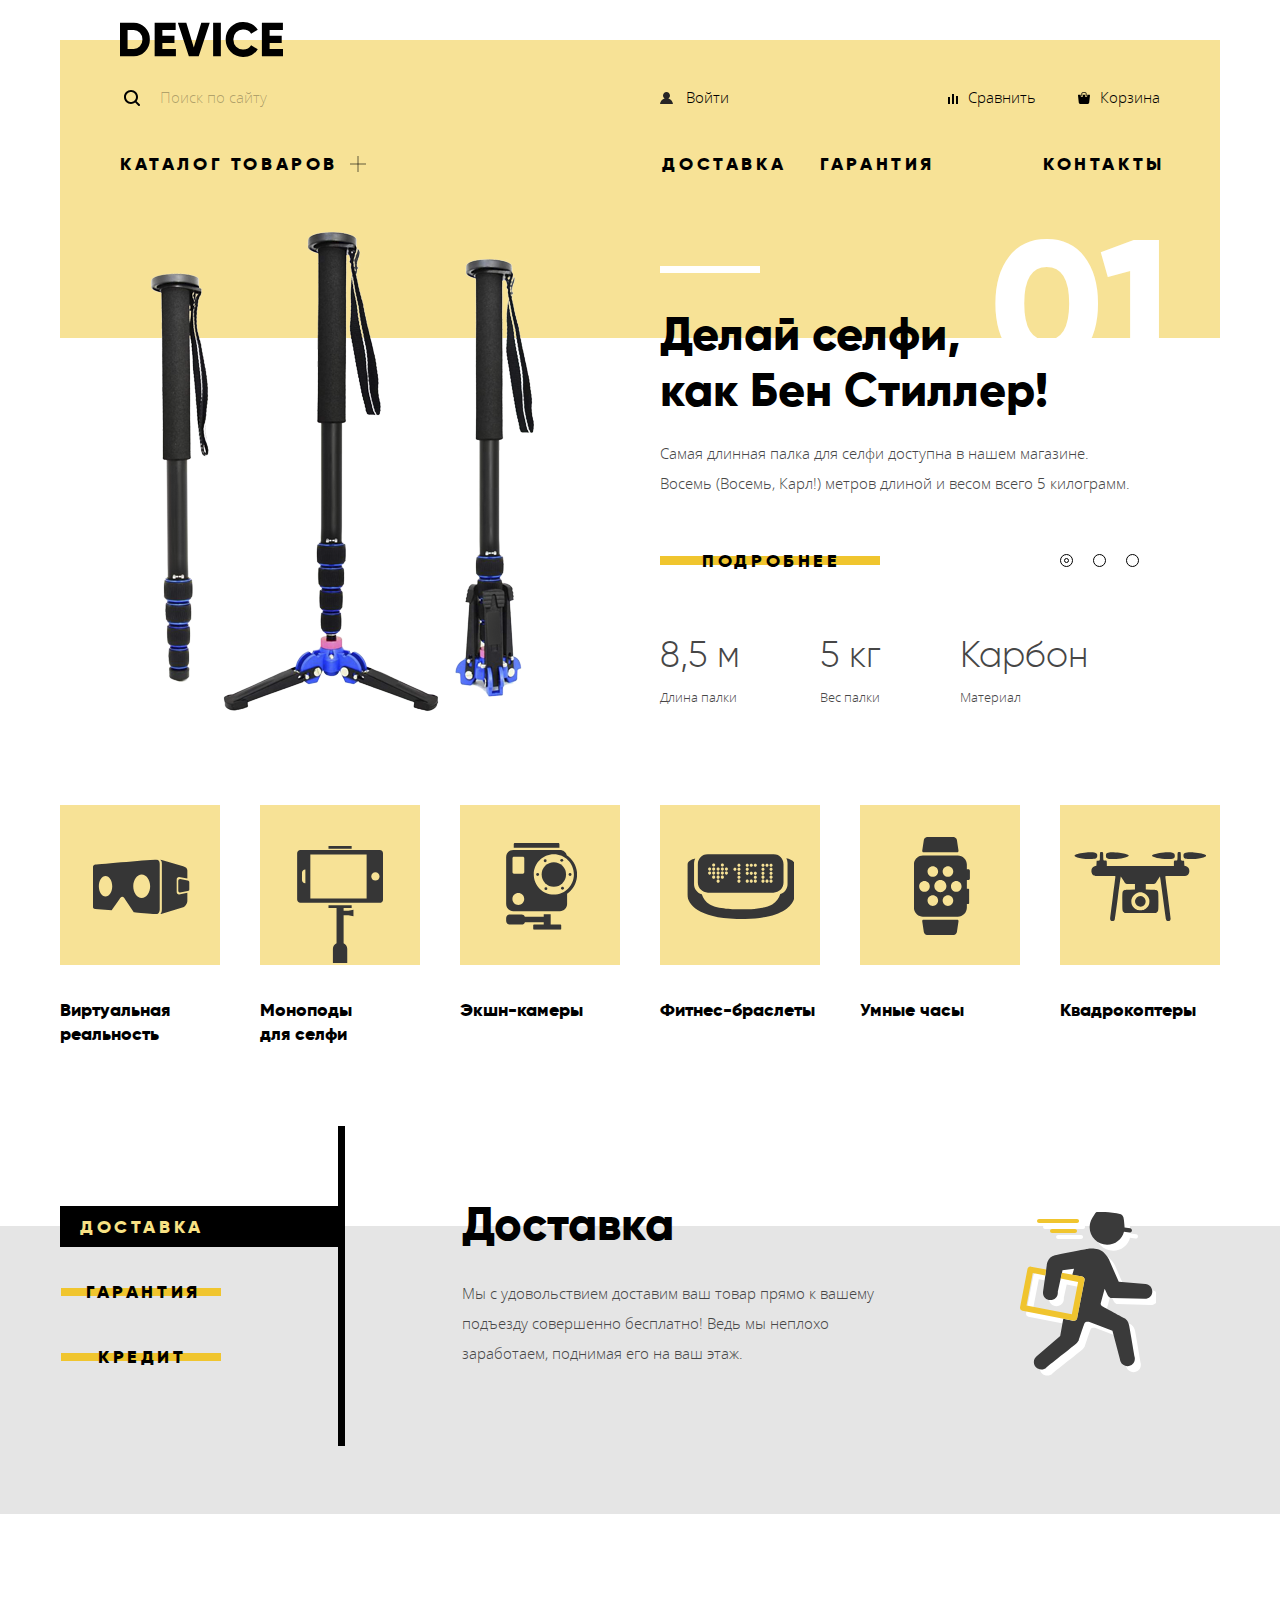
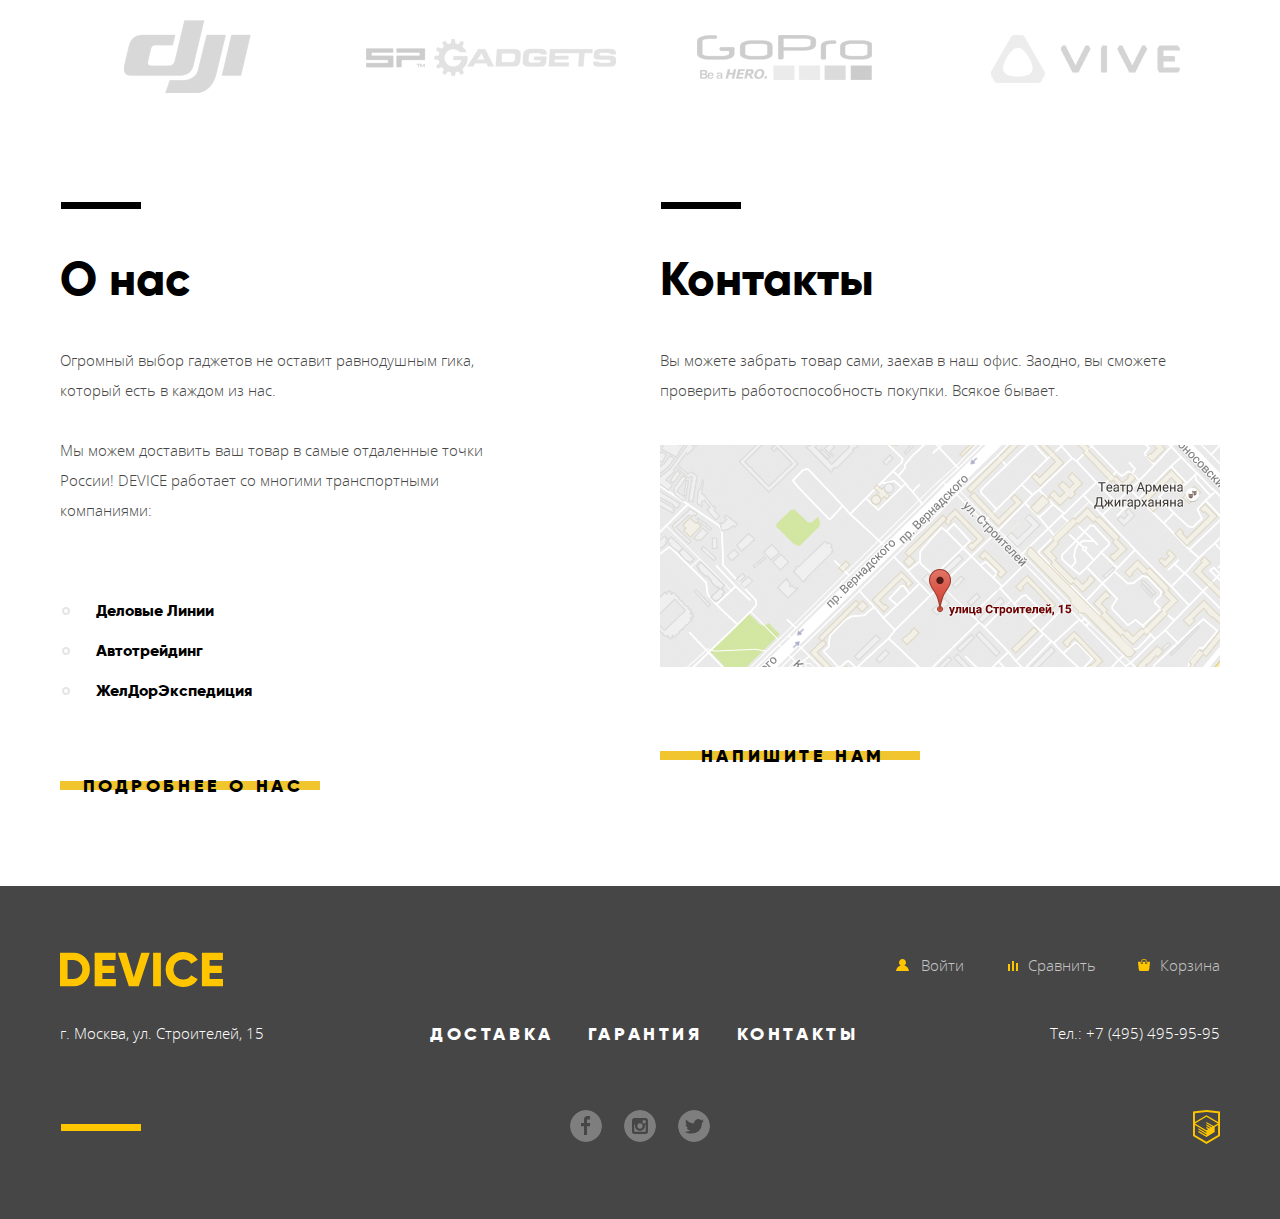
==== commit b46677db: "Поправила иконку Моноподов для селфи и перенос строки селфи-палки" ====
--- a/index.html
+++ b/index.html
@@ -4,7 +4,7 @@
     <meta charset="utf-8">
     <title>HTML Academy: Девайс</title>
     <link href="css/normalize.css" rel="stylesheet">
-    <link href="css/style.min.css" rel="stylesheet">
+    <link href="css/style.css" rel="stylesheet">
   </head>
   <body>
 
@@ -153,7 +153,7 @@
             </li>
             <li>
               <a class="section-item" href="monopods.html">
-                <p class="section-item-image">
+                <p class="section-item-image section-item-image-diff">
                   <img src="img/section-2.svg" width="86" height="117" alt="Моноподы для селфи">
                 </p>
                 <h3>Моноподы для&#160;селфи</h3>
@@ -332,7 +332,7 @@
       <button class="modal-close" type="button" aria-label="Закрыть"></button>
     </section>
 
-    <script src="js/scripts.min.js"></script>
+    <script src="js/script.js"></script>
 
   </body>
 </html>
--- a/css/style.css
+++ b/css/style.css
@@ -0,0 +1,2913 @@
+@font-face {
+  font-family: "Open Sans";
+  src: url("../fonts/opensanslight.woff") format("woff"),
+       url("../fonts/opensanslight.woff2") format("woff2");
+  font-weight: 300;
+  font-style: normal;
+}
+
+@font-face {
+  font-family: "Open Sans";
+  src: url("../fonts/opensans.woff") format("woff"),
+       url("../fonts/opensans.woff2") format("woff2");
+  font-weight: 400;
+  font-style: normal;
+}
+
+@font-face {
+  font-family: "Gilroy";
+  src: url("../fonts/gilroylight.woff") format("woff"),
+       url("../fonts/gilroylight.woff2") format("woff2");
+  font-weight: 300;
+  font-style: normal;
+}
+
+@font-face {
+  font-family: "Gilroy";
+  src: url("../fonts/gilroyextrabold.woff") format("woff"),
+       url("../fonts/gilroyextrabold.woff2") format("woff2");
+  font-weight: 800;
+  font-style: normal;
+}
+
+body {
+  min-width: 1200px;
+  margin: 0;
+
+  font-family: "Open Sans", "Arial", sans-serif;
+  font-size: 15px;
+  line-height: 30px;
+  font-weight: 300;
+  color: #464646;
+  background-color: #ffffff;
+}
+
+a {
+  text-decoration: none;
+}
+
+img {
+  max-width: 100%;
+  height: auto;
+}
+
+.visually-hidden:not(:focus):not(:active),
+input[type="checkbox"].visually-hidden,
+input[type="radio"].visually-hidden {
+  position: absolute;
+
+  width: 1px;
+  height: 1px;
+  margin: -1px;
+  border: 0;
+  padding: 0;
+
+  white-space: nowrap;
+
+  -webkit-clip-path: inset(100%);
+
+          clip-path: inset(100%);
+  clip: rect(0 0 0 0);
+  overflow: hidden;
+}
+
+/*--- Стилизация <header> на главной странице ---*/
+
+.main-header {
+  display: -webkit-box;
+  display: -ms-flexbox;
+  display: flex;
+  -ms-flex-wrap: wrap;
+      flex-wrap: wrap;
+  -webkit-box-orient: vertical;
+  -webkit-box-direction: normal;
+      -ms-flex-direction: column;
+          flex-direction: column;
+
+  -webkit-box-sizing: border-box;
+
+          box-sizing: border-box;
+
+  width: 1160px;
+  margin-top: 40px;
+  margin-bottom: 0px;
+  margin-left: auto;
+  margin-right: auto;
+  padding-top: 32px;
+  padding-bottom: 122px; 
+  padding-left: 60px;
+  padding-right: 60px;
+
+  color: #000000;
+  background-color: #f7e296;
+}
+
+.main-header a {
+  color: #000000;
+}
+
+.main-header a:hover,
+.main-header a:focus {
+  opacity: 0.6;
+}
+
+.main-header a:active {
+  opacity: 0.3;
+}
+
+.main-header-top {
+  display: -webkit-box;
+  display: -ms-flexbox;
+  display: flex;
+  -ms-flex-wrap: wrap;
+      flex-wrap: wrap;
+  -webkit-box-pack: justify;
+      -ms-flex-pack: justify;
+          justify-content: space-between;
+
+  position: relative;
+
+  margin-bottom: 30px;
+}
+
+.main-header-logo {
+  position: absolute;
+  top: -50px;
+  left: 0px;
+}
+
+.main-header-search {
+  display: -webkit-box;
+  display: -ms-flexbox;
+  display: flex;
+  -ms-flex-wrap: wrap;
+      flex-wrap: wrap;
+
+  position: relative;
+
+  margin-right: auto;
+}
+
+.main-header-search label::before {
+  content: "";
+
+  position: absolute;
+  top: 18px;
+  left: 4px;
+
+  width: 16px;
+  height: 16px;
+
+  background-image: url("../img/icon-search.svg");
+  background-repeat: no-repeat;
+  background-position: 0 0;
+}
+
+.search-field {
+  -webkit-box-sizing: border-box;
+          box-sizing: border-box;
+
+  width: 355px;
+  height: 50px;
+
+  padding-top: 8px;
+  padding-bottom: 8px;
+  padding-left: 40px;
+  padding-right: 20px;
+
+  background-color: transparent;
+  border: none;
+}
+
+.search-field::-webkit-input-placeholder {
+  font-family: "Open Sans", "Arial", sans-serif;
+  font-size: 15px;
+  line-height: 30px;
+  font-weight: 300;
+  color: rgba(0, 0, 0, 0.3);
+}
+
+.search-field:-ms-input-placeholder {
+  font-family: "Open Sans", "Arial", sans-serif;
+  font-size: 15px;
+  line-height: 30px;
+  font-weight: 300;
+  color: rgba(0, 0, 0, 0.3);
+}
+
+.search-field::-ms-input-placeholder {
+  font-family: "Open Sans", "Arial", sans-serif;
+  font-size: 15px;
+  line-height: 30px;
+  font-weight: 300;
+  color: rgba(0, 0, 0, 0.3);
+}
+
+.search-field::placeholder {
+  font-family: "Open Sans", "Arial", sans-serif;
+  font-size: 15px;
+  line-height: 30px;
+  font-weight: 300;
+  color: rgba(0, 0, 0, 0.3);
+}
+
+.search-field:hover::-webkit-input-placeholder {
+  color: rgba(0, 0, 0, 0.6);
+}
+
+.search-field:hover:-ms-input-placeholder {
+  color: rgba(0, 0, 0, 0.6);
+}
+
+.search-field:hover::-ms-input-placeholder {
+  color: rgba(0, 0, 0, 0.6);
+}
+
+.search-field:hover::placeholder {
+  color: rgba(0, 0, 0, 0.6);
+}
+
+.search-field:focus::-webkit-input-placeholder {
+  color: #000000;
+}
+
+.search-field:focus:-ms-input-placeholder {
+  color: #000000;
+}
+
+.search-field:focus::-ms-input-placeholder {
+  color: #000000;
+}
+
+.search-field:focus::placeholder {
+  color: #000000;
+}
+
+.search-button {
+  display: none;
+
+  -webkit-box-sizing: border-box;
+
+          box-sizing: border-box;
+
+  width: 85px;
+
+  padding-top: 8px;
+  padding-bottom: 8px;
+  padding-left: 10px;
+  padding-right: 10px; 
+
+  font: inherit;
+  text-align: center;
+  vertical-align: middle;
+  color: #000000;
+
+  background-color: #f7e296;
+  border: 2px solid #000000;
+
+  cursor: pointer;
+}
+
+.search-button:hover,
+.search-button:focus {
+  display: block;
+  color: #ffffff;
+  background-color: #000000;
+}
+
+.search-button:active {
+  color: rgba(255, 255, 255, 0.3);
+  background-color: #000000;
+}
+
+.search-field:focus {
+  outline: none;
+  border-bottom: 2px solid #000000;
+}
+
+.search-field:focus + .search-button {
+  display: block;
+}
+
+.header-user-container {
+  display: -webkit-box;
+  display: -ms-flexbox;
+  display: flex;
+  -ms-flex-wrap: wrap;
+      flex-wrap: wrap;
+  -webkit-box-pack: justify;
+      -ms-flex-pack: justify;
+          justify-content: space-between;
+}
+
+.header-user-nav {
+  margin: 0;
+  padding: 0;
+  list-style: none;
+}
+
+.header-user-nav .login-link {
+  position: relative;
+
+  display: block;
+
+  margin-right: 205px;
+
+  padding-top: 10px;
+  padding-bottom: 10px;
+  padding-left: 28px;
+  padding-right: 14px;
+}
+
+.header-user-nav .login-link::before {
+  content: "";
+
+  position: absolute;
+  top: 20px;
+  left: 2px;
+
+  width: 13px;
+  height: 12px;
+
+  background-image: url("../img/icon-user.svg");
+  background-repeat: no-repeat;
+  background-position: 0 0;
+}
+
+.header-link-wrapper {
+  display: -webkit-box;
+  display: -ms-flexbox;
+  display: flex;
+  -ms-flex-wrap: wrap;
+      flex-wrap: wrap;
+  -webkit-box-pack: end;
+      -ms-flex-pack: end;
+          justify-content: flex-end;
+}
+
+.main-header-compare {
+  position: relative;
+
+  margin-right: 40px;
+
+  padding-top: 10px;
+  padding-bottom: 10px;
+  padding-left: 20px;
+  padding-right: 0px;
+}
+
+.main-header-compare::before {
+  content: "";
+
+  position: absolute;
+  top: 22px;
+  left: 0px;
+
+  width: 10px;
+  height: 10px;
+
+  background-image: url("../img/icon-compare.svg");
+  background-repeat: no-repeat;
+  background-position: 0 0;
+}
+
+.main-header-cart {
+  position: relative;
+
+  padding-top: 10px;
+  padding-bottom: 10px;
+  padding-left: 24px;
+  padding-right: 0px;
+}
+
+.main-header-cart::before {
+  content: "";
+
+  position: absolute;
+  top: 20px;
+  left: 2px;
+
+  width: 12px;
+  height: 12px;
+
+  background-image: url("../img/icon-cart.svg");
+  background-repeat: no-repeat;
+  background-position: 0 0;
+}
+
+.site-nav {
+  display: -webkit-box;
+  display: -ms-flexbox;
+  display: flex;
+  -ms-flex-wrap: wrap;
+      flex-wrap: wrap;
+  -webkit-box-pack: justify;
+      -ms-flex-pack: justify;
+          justify-content: space-between;
+
+  font-family: "Gilroy", "Arial", sans-serif;
+  font-size: 18px;
+  line-height: 24px;
+  font-weight: 800;
+
+  text-transform: uppercase;
+}
+
+.site-nav-catalog {
+  display: -webkit-box;
+  display: -ms-flexbox;
+  display: flex;
+  -ms-flex-wrap: wrap;
+      flex-wrap: wrap;
+  -webkit-box-orient: vertical;
+  -webkit-box-direction: normal;
+      -ms-flex-direction: column;
+          flex-direction: column;
+
+  position: relative;
+}
+
+.site-nav-catalog .site-nav-link {
+  margin-bottom: 40px;
+  padding-right: 40px;
+
+  letter-spacing: 3.6px;
+}
+
+.site-nav-catalog::before {
+  content: "";
+
+  position: absolute;
+  top: 4px;
+  left: 237px;
+
+  width: 2px;
+  height: 16px;
+
+  background-color: rgba(0, 0, 0, 0.3);
+}
+
+.site-nav-catalog::after {
+  content: "";
+
+  position: absolute;
+  top: 11px;
+  left: 230px;
+
+  width: 16px;
+  height: 2px;
+
+  background-color: rgba(0, 0, 0, 0.3);
+}
+
+.submenu-wrapper {
+  position: absolute;
+
+  width: 1px;
+  height: 1px;
+  border: 0;
+  padding: 0;
+
+  white-space: nowrap;
+
+  -webkit-clip-path: inset(100%);
+
+          clip-path: inset(100%);
+  clip: rect(0 0 0 0);
+  overflow: hidden;
+}
+
+.site-nav-submenu {
+  display: -webkit-box;
+  display: -ms-flexbox;
+  display: flex;
+  -ms-flex-wrap: wrap;
+      flex-wrap: wrap;
+
+  padding-bottom: 38px;
+  padding-left: 60px;
+}
+
+.submenu-list {
+  margin: 0;
+  padding: 0;
+
+  font-family: "Open Sans", "Arial", sans-serif;
+  font-size: 15px;
+  line-height: 36px;
+  font-weight: 300;
+  text-transform: none;
+
+  list-style: none;
+}
+
+.site-nav-submenu .submenu-list:first-child {
+  margin-right: 58px;
+}
+
+.site-nav-submenu .submenu-list:last-child {
+  margin-left: 76px;
+}
+
+.site-nav-catalog:hover .submenu-wrapper,
+.site-nav-catalog:focus .submenu-wrapper,
+.site-nav-catalog:focus-within .submenu-wrapper {
+  position: absolute;
+  top: 40px;
+  left: -60px;
+  z-index: 10;
+
+  width: 1160px;
+
+  background-color: #f7e296;
+
+  height: auto;
+
+  -webkit-clip-path: initial;
+
+          clip-path: initial;
+  clip: auto;
+  overflow: visible;
+}
+
+.site-nav-company {
+  display: -webkit-box;
+  display: -ms-flexbox;
+  display: flex;
+  -ms-flex-wrap: wrap;
+      flex-wrap: wrap;
+  -webkit-box-pack: end;
+      -ms-flex-pack: end;
+          justify-content: flex-end;
+
+  margin: 0;
+  padding: 0;
+  list-style: none;
+}
+
+.site-nav-company .site-nav-link {
+  display: block;
+
+  -webkit-box-sizing: border-box;
+
+          box-sizing: border-box;
+  
+
+  letter-spacing: 3.6px;
+}
+
+.site-nav-company li:first-child {
+  margin-right: 34px;
+}
+
+.site-nav-company li:nth-child(2) {
+  margin-right: 108px;
+}
+
+.site-nav-company li:last-child {
+  width: 117px;
+}
+
+
+/*--- Стилизация <header> на странице каталога ---*/
+
+.main-header-inner {
+  padding-bottom: 10px;
+}
+
+.header-user-nav {
+  display: -webkit-box;
+  display: -ms-flexbox;
+  display: flex;
+  -ms-flex-wrap: wrap;
+      flex-wrap: wrap;
+}
+
+.header-user-nav .user-account {
+  position: relative;
+
+  display: block;
+
+  margin-right: 22px;
+  padding-top: 10px;
+  padding-bottom: 10px;
+  padding-left: 28px;
+  padding-right: 0px;
+}
+
+.header-user-nav .user-account:before {
+  content: "";
+
+  position: absolute;
+  top: 20px;
+  left: 2px;
+
+  width: 13px;
+  height: 12px;
+
+  background-image: url("../img/icon-user.svg");
+  background-repeat: no-repeat;
+  background-position: 0 0;
+}
+
+.header-user-nav .logout-link {
+  display: block;
+
+  margin-right: 65px;
+  padding-top: 10px;
+  padding-bottom: 10px;
+  padding-left: 0px;
+  padding-right: 0px;
+
+  color: rgba(0, 0, 0, 0.3);
+}
+
+/*--- Стилизация <main> на главной странице ---*/
+
+.section-container {
+  width: 1160px;
+  margin-left: auto;
+  margin-right: auto;
+}
+
+.promo-slider {
+  position: relative;
+}
+
+.promo-slider-controls {
+  position: absolute;
+  top: 209px;
+  right: 80px;
+}
+
+.promo-slider-controls .promo-slider-button {
+  position: relative;
+
+  width: 16px;
+  height: 16px;
+
+  margin: 0;
+  margin-left: 13px;
+  padding: 0;
+
+  background-color: transparent;
+  border: none;
+
+  cursor: pointer;
+}
+
+.promo-slider-controls .promo-slider-button::before {
+  content: "";
+
+  position: absolute;
+  top: 2px;
+  left: 2px;
+
+  width: 11px;
+  height: 11px;
+
+  background-color: transparent;
+  border: 1px solid #000000;
+  border-radius: 50%;
+}
+
+.promo-slider-controls .active::after {
+  content: "";
+
+  position: absolute;
+  top: 6px;
+  left: 6px;
+
+  width: 3px;
+  height: 3px;
+  border: 1px solid #000000;
+  border-radius: 50%;
+}
+
+.promo-slider-list {
+  margin: 0;
+  padding: 0;
+
+  list-style: none;
+}
+
+.promo-slider-item {
+  display: none;
+}
+
+.promo-slider-item:nth-child(1) {
+  display: block;
+}
+
+.promo-slider-item .item-container {
+  display: -webkit-box;
+  display: -ms-flexbox;
+  display: flex;
+  -ms-flex-wrap: wrap;
+      flex-wrap: wrap;
+  -webkit-box-pack: justify;
+      -ms-flex-pack: justify;
+          justify-content: space-between;
+
+  margin-bottom: 66px;
+}
+
+.promo-slider-image {
+  position: relative;
+  top: -110px;
+
+  margin: 0;
+  padding: 0;
+
+  width: 600px;
+}
+
+.promo-slider-image img {
+  position: absolute;
+  left: 90px;
+  top: 0px;
+}
+
+.promo-slider-wrapper {
+  position: relative;
+  top: -32px;
+
+  width: 560px;
+}
+
+.promo-slider-wrapper::before {
+  content: "";
+
+  position: absolute;
+  top: -40px;
+  left: 0px;
+
+  width: 100px;
+  height: 7px;
+
+  background-color: #ffffff;
+}
+
+.promo-slider-item .slide-counter {
+  position: absolute;
+  top: -90px;
+  right: 48px;
+
+  font-family: "Gilroy", "Arial", sans-serif;
+  font-size: 180px;
+  line-height: 180px;
+  font-weight: 800;
+
+  color: #ffffff;
+}
+
+.promo-slider-item .slide-title {
+  margin: 0;
+  padding: 0;
+
+  font-family: "Gilroy", "Arial", sans-serif;
+  font-size: 47px;
+  line-height: 56px;
+  font-weight: 800;
+
+  color: #000000;
+}
+
+.promo-slider-item .slide-title-first {
+  width: 394px;
+
+  margin-bottom: 20px;
+}
+
+.promo-slider-item .slide-title-second {
+  width: 258px;
+
+  margin-bottom: 30px;
+}
+
+.promo-slider-item .slide-text {
+  margin: 0;
+  margin-bottom: 42px;
+  padding: 0;
+
+  text-align: left;
+}
+
+.promo-slider-item .slide-text-first {
+  width: 480px;
+}
+
+.promo-slider-item .slide-text-second {
+  width: 440px;
+}
+
+.promo-slider-item .slide-text-third {
+  width: 450px;
+}
+
+.button-yellow {
+  display: block;
+  -webkit-box-sizing: border-box;
+          box-sizing: border-box;
+
+  width: 220px;
+
+  padding-top: 9px;
+  padding-bottom: 8px;
+  padding-left: 3px;
+
+  font-family: "Gilroy", "Arial", sans-serif;
+  font-size: 18px;
+  line-height: 24px;
+  font-weight: 800;
+  text-transform: uppercase;
+  text-align: center;
+  letter-spacing: 3.6px;
+
+  color: #000000;
+  background-color: transparent;
+  background-image: -webkit-gradient(linear, left top, left bottom, color-stop(40%, transparent), color-stop(40%, #f0c52e), color-stop(60%, #f0c52e), color-stop(60%, transparent));
+  background-image: -webkit-linear-gradient(transparent 40%, #f0c52e 40%, #f0c52e 60%, transparent 60%);
+  background-image: -o-linear-gradient(transparent 40%, #f0c52e 40%, #f0c52e 60%, transparent 60%);
+  background-image: linear-gradient(transparent 40%, #f0c52e 40%, #f0c52e 60%, transparent 60%);
+  border: 0;
+
+  cursor: pointer;
+}
+
+.button-yellow:hover,
+.button-yellow:focus {
+  color: #000000;
+  background-image: none;
+  background-color: #f0c52e;
+}
+
+.button-yellow:active {
+  color: rgba(0, 0, 0, 0.3);
+  background-image: none;
+  background-color: #f0c52e;
+}
+
+.slide-item-features {
+  display: -webkit-box;
+  display: -ms-flexbox;
+  display: flex;
+  -ms-flex-wrap: wrap;
+      flex-wrap: wrap;
+
+  margin-top: 50px;
+}
+
+.item-features-wrapper {
+  display: -webkit-box;
+  display: -ms-flexbox;
+  display: flex;
+  -webkit-box-orient: vertical;
+  -webkit-box-direction: reverse;
+      -ms-flex-direction: column-reverse;
+          flex-direction: column-reverse;
+}
+
+.slide-item-features .feature-name {
+  font-size: 13px;
+  line-height: 20px;
+  text-align: left;
+}
+
+.slide-item-features .feature-description {
+  margin: 0;
+  margin-bottom: 8px;
+  margin-right: 80px;
+
+  font-family: "Gilroy", "Arial", sans-serif;
+  font-size: 36px;
+  line-height: 48px;
+  font-weight: 300;
+}
+
+.catalog-sections {
+  margin-bottom: 170px;
+}
+
+.catalog-sections .sections-list {
+  display: -webkit-box;
+  display: -ms-flexbox;
+  display: flex;
+  -ms-flex-wrap: wrap;
+      flex-wrap: wrap;
+  -webkit-box-pack: start;
+      -ms-flex-pack: start;
+          justify-content: flex-start;
+
+  margin: 0;
+  padding: 0;
+
+  list-style: none;
+}
+
+.sections-list li {
+  margin-bottom: 10px;
+  margin-right: 40px;
+}
+
+.sections-list li:nth-child(6n) {
+  margin-right: 0px;
+}
+
+.sections-list .section-item {
+  display: block;
+  width: 160px;
+}
+
+.section-item-image {
+  position: relative;
+
+  margin: 0;
+  padding: 0;
+
+  height: 160px;
+
+  background-color: rgba(240, 197, 46, 0.5);
+}
+
+.section-item-image img {
+  position: absolute;
+  top: 52%;
+  left: 52%;
+
+  -webkit-transform: translate(-52%, -52%);
+
+      -ms-transform: translate(-52%, -52%);
+
+          transform: translate(-52%, -52%);
+}
+
+.section-item-image-diff img {
+  position: absolute;
+  top: 41px;
+  left: 50%;
+  transform: translate(-50%, 0);
+}
+
+.section-item h3 {
+  margin: 0;
+  margin-top: 33px;
+  padding: 0;
+
+  font-family: "Gilroy", "Arial", sans-serif;
+  font-size: 18px;
+  line-height: 24px;
+  font-weight: 800;
+  color: #000000;
+  text-align: left;
+}
+
+.section-item:hover .section-item-image,
+.section-item:focus .section-item-image {
+  background-color: #f0c52e;
+}
+
+.section-item:active .section-item-image {
+  background-color: #f0c52e;
+}
+
+.section-item:active img {
+  opacity: 0.3;
+}
+
+.section-item:active h3 {
+  color: rgba(0, 0, 0, 0.3);
+}
+
+.services-slider {
+  margin-bottom: 94px;
+  padding-bottom: 100px;
+  background-color: #e5e5e5;
+}
+
+.services-slider-wrapper {
+  position: relative;
+
+  width: 1160px;
+
+  margin-left: auto;
+  margin-right: auto;
+}
+
+.services-slider-controls {
+  position: absolute;
+  top: -20px;
+  left: 0px;
+
+  display: -webkit-box;
+
+  display: -ms-flexbox;
+
+  display: flex;
+  -ms-flex-wrap: wrap;
+      flex-wrap: wrap;
+  -webkit-box-orient: vertical;
+  -webkit-box-direction: normal;
+      -ms-flex-direction: column;
+          flex-direction: column;
+
+  width: 400px;
+}
+
+.services-slider-controls::after {
+  content: "";
+
+  position: absolute;
+  top: -80px;
+  left: 278px;
+
+  width: 7px;
+  height: 320px;
+
+  background-color: #000000;
+}
+
+.services-slider-button {
+  width: 278px;
+
+  margin-bottom: 24px;
+
+  text-align: left;
+
+  background-image: -webkit-linear-gradient(left, #f0c52e 160px, transparent 160px);
+
+  background-image: -o-linear-gradient(left, #f0c52e 160px, transparent 160px);
+
+  background-image: linear-gradient(to right, #f0c52e 160px, transparent 160px);
+  background-repeat: no-repeat;
+  background-size: 160px 8px;
+  background-position: 1px 17px;
+}
+
+.services-slider-button:hover,
+.services-slider-button:focus {
+  background-color: transparent;
+  background-image: -webkit-linear-gradient(left, #f0c52e 160px, transparent 160px);
+  background-image: -o-linear-gradient(left, #f0c52e 160px, transparent 160px);
+  background-image: linear-gradient(to right, #f0c52e 160px, transparent 160px);
+  background-repeat: no-repeat;
+  background-size: 100% 100%;
+  background-position: 0 0;
+}
+
+.services-slider-button:active {
+  color: #f7e184;
+  background-color: #000000;
+  background-image: none;
+}
+
+.services-slider-button.active {
+  color: #f7e184;  
+  background-color: #000000;
+  background-image: none;
+}
+
+.services-slider-button:nth-child(1) {
+  padding-left: 20px;
+}
+
+.services-slider-button:nth-child(2) {
+  padding-left: 26px;
+}
+
+.services-slider-button:nth-child(3) {
+  padding-left: 38px;
+}
+
+.services-slider-list {
+  margin: 0;
+  padding: 0;
+  padding-left: 402px;
+
+  list-style: none;
+}
+
+.services-slider-item {
+  position: relative;
+  top: -26px;
+
+  display: none;
+
+  padding-bottom: 20px;
+}
+
+.services-slider-item-1 { 
+  display: block;
+}
+
+.services-slider-item-1 {
+  background-image: url("../img/slider-delivery.svg");
+  background-repeat: no-repeat;
+  background-position: 558px 12px;
+}
+
+.services-slider-item-2 {
+  background-image: url("../img/slider-guarantee.svg");
+  background-repeat: no-repeat;
+  background-position: 540px -12px;
+}
+
+.services-slider-item-3 {
+  background-image: url("../img/slider-credit.svg");
+  background-repeat: no-repeat;
+  background-position: 530px -10px;
+}
+
+.services-slider-item .slide-title {
+  margin: 0;
+  margin-bottom: 30px;
+  padding: 0;
+
+  font-family: "Gilroy", "Arial", sans-serif;
+  font-size: 47px;
+  line-height: 48px;
+  font-weight: 800;
+  color: #000000;
+  text-align: left;
+}
+
+.services-slider-item .slide-text {
+  margin: 0;
+  padding: 0;
+
+  width: 426px;
+}
+
+.popular-brands {
+  margin-bottom: 138px;
+}
+
+.brands-list {
+  display: -webkit-box;
+  display: -ms-flexbox;
+  display: flex;
+  -ms-flex-wrap: wrap;
+      flex-wrap: wrap;
+  -webkit-box-pack: justify;
+      -ms-flex-pack: justify;
+          justify-content: space-between;
+
+  margin: 0;
+  padding: 0;
+  list-style: none;
+}
+
+.brand-item-1:hover img,
+.brand-item-1:focus img {
+  background-image: url("../img/logo-1-1.png");
+  background-repeat: no-repeat;
+  background-position: 0 0;
+}
+
+.brand-item-2:hover img,
+.brand-item-2:focus img {
+  background-image: url("../img/logo-2-1.png");
+  background-repeat: no-repeat;
+  background-position: 0 0;
+}
+
+.brand-item-3:hover img,
+.brand-item-3:focus img {
+  background-image: url("../img/logo-3-1.png");
+  background-repeat: no-repeat;
+  background-position: 0 0;
+}
+
+.brand-item-4:hover img,
+.brand-item-4:focus img {
+  background-image: url("../img/logo-4-1.png");
+  background-repeat: no-repeat;
+  background-position: 0 0;
+}
+
+.company-wrapper {
+  display: -webkit-box;
+  display: -ms-flexbox;
+  display: flex;
+  -ms-flex-wrap: wrap;
+      flex-wrap: wrap;
+  -webkit-box-pack: justify;
+      -ms-flex-pack: justify;
+          justify-content: space-between;
+}
+
+.company-info {
+  position: relative;
+
+  width: 560px;
+}
+
+.company-info::before {
+  content: "";
+
+  position: absolute;
+  top: -53px;
+  left: 1px;
+
+  width: 80px;
+  height: 7px;
+
+  background-color: #000000;
+}
+
+.company-info h2,
+.company-contact h2 {
+  margin: 0;
+  margin-bottom: 42px;
+  padding: 0;
+
+  font-family: "Gilroy", "Arial", sans-serif;
+  font-size: 47px;
+  line-height: 48px;
+  font-weight: 800;
+  color: #000000;
+  text-align: left;
+}
+
+.company-info p {
+  width: 472px;
+
+  margin: 0;
+  margin-bottom: 30px;
+  padding: 0;
+}
+
+.company-info .transport-list {
+  margin: 0;
+  margin-top: 66px;
+  margin-bottom: 54px;
+  padding: 0;
+  padding-left: 36px;
+
+  font-family: "Gilroy", "Arial", sans-serif;
+  font-size: 16px;
+  line-height: 40px;
+  font-weight: 800;
+  color: #000000;
+  text-align: left;
+
+  list-style: none;
+}
+
+.transport-list li {
+  position: relative;
+}
+
+.transport-list li::before {
+  content: "";
+
+  position: absolute;
+  top: 16px;
+  left: -34px;
+
+  width: 4px;
+  height: 4px;
+
+  border: 2px solid #e5e5e5;
+  border-radius: 50%;
+}
+
+.button-yellow-company {
+  width: 260px;
+  padding-left: 6px;
+}
+
+
+.company-contact {
+  position: relative;
+
+  width: 560px;
+}
+
+.company-contact::before {
+  content: "";
+
+  position: absolute;
+  top: -53px;
+  left: 1px;
+
+  width: 80px;
+  height: 7px;
+
+  background-color: #000000;
+}
+
+.company-contact p {
+  width: 512px;
+
+  margin: 0;
+  margin-bottom: 40px;
+  padding: 0;
+}
+
+.company-contact img {
+  display: block;
+  margin-bottom: 68px;
+}
+
+/*--- Стилизация <main> на странице каталога ---*/
+
+.page-title-wrapper {
+  -webkit-box-sizing: border-box;
+          box-sizing: border-box;
+
+  width: 1160px;
+  margin-left: auto;
+  margin-right: auto;
+  padding-left: 60px;
+}
+
+.catalog-page .page-title {
+  margin: 0;
+  margin-top: 36px;
+  margin-bottom: 22px;
+  padding: 0;
+
+  font-family: "Gilroy", "Arial", sans-serif;
+  font-size: 47px;
+  line-height: 48px;
+  font-weight: 800;
+  color: #000000;
+  text-align: left;
+}
+
+.catalog-page .breadcrumbs {
+  display: -webkit-box;
+  display: -ms-flexbox;
+  display: flex;
+  -ms-flex-wrap: wrap;
+      flex-wrap: wrap;
+  -webkit-box-pack: start;
+      -ms-flex-pack: start;
+          justify-content: flex-start;
+
+  margin: 0;
+  margin-bottom: 42px;
+  padding: 0;
+
+  list-style: none;
+}
+
+.breadcrumbs li {
+  position: relative;
+
+  margin-right: 40px;
+}
+
+.breadcrumbs li:last-child {
+  margin-right: 0;
+}
+
+.breadcrumbs li::after {
+  content: "";
+
+  position: absolute;
+  top: 12px;
+  right: -20px;
+
+  width: 4px;
+  height: 7px;
+
+  background-image: url("../img/breadcrumbs-arrow.svg");
+  background-repeat: no-repeat;
+  background-position: 0 0;
+}
+
+.breadcrumbs li:last-child::after {
+  display: none;
+}
+
+.breadcrumbs a {
+  font-size: 14px;
+  line-height: 24px;
+  color: rgba(0, 0, 0, 0.3);
+}
+
+.breadcrumbs a:hover,
+.breadcrumbs a:focus {
+  color: rgba(0, 0, 0, 0.6);
+}
+
+.breadcrumbs a:active {
+  color: rgba(0, 0, 0, 0.1);
+}
+
+.breadcrumbs .breadcrumbs-current:hover,
+.breadcrumbs .breadcrumbs-current:focus,
+.breadcrumbs .breadcrumbs-current:active {
+  color: rgba(0, 0, 0, 0.3);
+}
+
+.catalog-page-container {
+  -webkit-box-sizing: border-box;
+          box-sizing: border-box;
+  background-color: #ffffff;
+}
+
+.catalog-page-container .columns-wrapper {
+  display: -webkit-box;
+  display: -ms-flexbox;
+  display: flex;
+  -ms-flex-wrap: wrap;
+      flex-wrap: wrap;
+  -webkit-box-pack: justify;
+      -ms-flex-pack: justify;
+          justify-content: space-between;
+
+  -webkit-box-sizing: border-box;
+
+          box-sizing: border-box;
+  width: 1160px;
+  margin: 0 auto;
+}
+
+.catalog-page-container .column-left {
+  -webkit-box-sizing: border-box;
+          box-sizing: border-box;
+  width: 328px;
+
+  padding-left: 60px;
+}
+
+.catalog-page-container .column-right {
+  -webkit-box-sizing: border-box;
+          box-sizing: border-box;
+  width: 832px;
+
+  padding-left: 74px;
+}
+
+.catalog-page-container .page-top {
+  background: -webkit-gradient(linear, left top, right top, color-stop(50%, #d9d9d9), color-stop(50%, #ebebeb), to(#ebebeb));
+  background: -webkit-linear-gradient(left, #d9d9d9 50%, #ebebeb 50%, #ebebeb 100%);
+  background: -o-linear-gradient(left, #d9d9d9 50%, #ebebeb 50%, #ebebeb 100%);
+  background: linear-gradient(to right, #d9d9d9 50%, #ebebeb 50%, #ebebeb 100%);
+}
+
+.catalog-page-container .page-bottom {
+  background: -webkit-gradient(linear, left top, right top, color-stop(50%, #ebebeb), color-stop(50%, #ffffff), to(#ffffff));
+  background: -webkit-linear-gradient(left, #ebebeb 50%, #ffffff 50%, #ffffff 100%);
+  background: -o-linear-gradient(left, #ebebeb 50%, #ffffff 50%, #ffffff 100%);
+  background: linear-gradient(to right, #ebebeb 50%, #ffffff 50%, #ffffff 100%);
+}
+
+.catalog-page-container .column-gray {
+  background-color: #ebebeb;
+}
+
+.catalog-page-container .column-white {
+  background-color: #ffffff;
+}
+
+.page-top .filters-title {
+  -webkit-box-sizing: border-box;
+          box-sizing: border-box;
+
+  margin: 0;
+  padding: 0;
+  padding-top: 24px;
+  padding-bottom: 22px;
+  padding-left: 2px;
+
+  font-family: "Gilroy", "Arial", sans-serif;
+  font-size: 16px;
+  line-height: 24px;
+  font-weight: 800;
+  color: #000000;
+  letter-spacing: 3.2px;
+  text-align: left;
+  text-transform: uppercase;
+}
+
+.page-top .sort-list {
+  display: -webkit-box;
+  display: -ms-flexbox;
+  display: flex;
+  -ms-flex-wrap: wrap;
+      flex-wrap: wrap;
+  -webkit-box-pack: start;
+      -ms-flex-pack: start;
+          justify-content: flex-start;
+
+  -webkit-box-sizing: border-box;
+
+          box-sizing: border-box;
+}
+
+.page-top .sort-title {
+  margin: 0;
+  margin-right: 55px;
+  padding: 0;
+  padding-top: 24px;
+  padding-bottom: 22px;
+  padding-left: 1px;
+
+  font-family: "Gilroy", "Arial", sans-serif;
+  font-size: 16px;
+  line-height: 24px;
+  font-weight: 800;
+  color: #000000;
+  letter-spacing: 3.2px;
+  text-align: left;
+  text-transform: uppercase;
+}
+
+.sort-kind {
+  display: -webkit-box;
+  display: -ms-flexbox;
+  display: flex;
+  -ms-flex-wrap: wrap;
+      flex-wrap: wrap;
+
+  margin: 0;
+  padding: 0;
+  list-style: none;
+}
+
+.sort-kind a {
+  display: block;
+
+  padding-top: 26px;
+  padding-bottom: 26px;
+
+  font-size: 14px;
+  line-height: 18px;
+  color: rgba(0, 0, 0, 0.3);
+}
+
+.sort-kind a:hover,
+.sort-kind a:focus {
+  color: rgba(0, 0, 0, 0.6);
+}
+
+.sort-kind a:active {
+  color: #000000;
+}
+
+.sort-kind .sort-price {
+  margin-right: 30px;
+}
+
+.sort-kind .sort-type {
+  margin-right: 32px;
+}
+
+.sort-kind .sort-price-current {
+  color: #000000;
+}
+
+.sort-kind .sort-price-current:hover,
+.sort-kind .sort-price-current:focus,
+.sort-kind .sort-price-current:active {
+  color: #000000;
+}
+
+.sort-updown {
+  display: -webkit-box;
+  display: -ms-flexbox;
+  display: flex;
+  -ms-flex-wrap: wrap;
+      flex-wrap: wrap;
+  -webkit-box-pack: end;
+      -ms-flex-pack: end;
+          justify-content: flex-end;
+
+  margin: 0;
+  margin-left: auto;
+  padding: 0;
+  padding-top: 30px;
+  list-style: none;
+}
+
+.sort-updown .sort-up {
+  position: relative;
+
+  display: block;
+
+  width: 11px;
+  height: 10px;
+
+  margin-right: 20px;
+}
+
+.sort-updown .sort-up::before {
+  content: "";
+
+  position: absolute;
+  top: 1px;
+  left: 1px;
+
+  width: 11px;
+  height: 10px;
+
+  background-image: url("../img/icon-dir-up.svg");
+  background-repeat: no-repeat;
+  background-position: 0 0;
+
+  opacity: 0.2;
+}
+
+.sort-updown .sort-down {
+  position: relative;
+
+  display: block;
+
+  width: 11px;
+  height: 10px;
+}
+
+.sort-updown .sort-down::before {
+  content: "";
+
+  position: absolute;
+  top: 1px;
+  left: 1px;
+
+  width: 11px;
+  height: 10px;
+
+  background-image: url("../img/icon-dir-down.svg");
+  background-repeat: no-repeat;
+  background-position: 0 0;
+}
+
+.sort-updown a:hover::before,
+.sort-updown a:focus::before {
+  opacity: 0.4;
+}
+
+.sort-updown a:active::before {
+  opacity: 1;
+}
+
+.sort-updown .sort-down-current:hover::before,
+.sort-updown .sort-down-current:focus::before,
+.sort-updown .sort-down-current:active::before {
+  opacity: 1;
+}
+
+.page-bottom .filter-form {
+  -webkit-box-sizing: border-box;
+          box-sizing: border-box;
+
+  padding-top: 70px;
+}
+
+.filter-form-item {
+  position: relative;
+
+  margin: 0;
+  margin-bottom: 26px;
+  padding: 0;
+  border: none;
+}
+
+.filter-form-item::before {
+  content: "";
+
+  position: absolute;
+  top: 0px;
+  left: 0px;
+
+  width: 200px;
+  height: 2px;
+
+  background-color: #000000;
+}
+
+.filter-form-item:last-of-type {
+  margin-bottom: 30px;
+}
+
+.filter-form-item legend {
+  padding-top: 12px;
+
+  font-family: "Gilroy", "Arial", sans-serif;
+  font-size: 18px;
+  line-height: 24px;
+  font-weight: 800;
+  color: #000000;
+  text-align: left;
+}
+
+.filter-form-item:last-of-type legend {
+  padding-top: 17px;
+}
+
+.filter-form-item:last-of-type::before {
+  top: 5px;
+}
+
+.filter-range {
+  width: 200px;
+}
+
+.range-controls {
+  position: relative;
+
+  margin-bottom: 8px;
+  padding-top: 35px;
+}
+
+.range-controls .scale {
+  height: 2px;
+  background-color: #dbdbdb;
+}
+
+.range-controls .bar {
+  width: 60%;
+  height: 2px;
+  background-color: #91c92f;
+}
+
+.range-controls .price-toggle {
+  position: absolute;
+  top: 25px;
+
+  width: 4px;
+  height: 4px;
+  padding: 0;
+
+  border: 8px solid #ffffff;
+  border-radius: 50%;
+  background-color: #ababab;
+  -webkit-box-shadow: 0 2px 1px 0 #cfcfcf;
+          box-shadow: 0 2px 1px 0 #cfcfcf;
+
+  cursor: pointer;
+}
+
+.range-controls .price-toggle-min {
+  left: -4px;
+}
+
+.range-controls .price-toggle-max {
+  left: 108px;
+}
+
+.price-controls {
+  font-size: 0;
+}
+
+.price-controls label {
+  display: inline-block;
+
+  font-size: 14px;
+  line-height: 24px;
+  color: rgba(0, 0, 0, 0.2);
+}
+
+.price-controls input[value] {
+  font-size: 14px;
+  line-height: 24px;
+  color: rgba(0, 0, 0, 0.2);
+}
+
+.price-controls input,
+.price-controls input {
+  -webkit-box-sizing: border-box;
+          box-sizing: border-box;
+  width: 72px;
+
+  padding-right: 10px;
+  background-color: #ebebeb;
+  border: none;
+}
+
+.filter-list {
+  width: 200px;
+
+  margin: 0;
+  margin-top: 18px;
+  padding: 0;
+
+  list-style: none;
+}
+
+.filter-option {
+  padding-left: 40px;
+}
+
+.filter-option label {
+  position: relative;
+
+  display: block;
+
+  font-size: 14px;
+  line-height: 40px;
+  color: #000000;
+
+  cursor: pointer;
+  -webkit-user-select: none;
+     -moz-user-select: none;
+      -ms-user-select: none;
+          user-select: none;
+}
+
+.filter-input-checkbox + label::before {
+  content: "";
+
+  position: absolute;
+  top: 8px;
+  left: -40px;
+
+  width: 19px;
+  height: 19px;
+
+  border: 2px solid #000000;
+  border-radius: 2px;
+}
+
+.filter-input-checkbox:checked + label::after {
+  content: "";
+
+  position: absolute;
+  top: 8px;
+  left: -40px;
+
+  width: 27px;
+  height: 23px;
+
+  background-image: url("../img/icon-checkbox-on.svg");
+  background-repeat: no-repeat;
+  background-position: 0 0;
+}
+
+.filter-input-radio + label::before {
+  content: "";
+
+  position: absolute;
+  top: 6px;
+  left: -40px;
+
+  width: 17px;
+  height: 17px;
+
+  border: 4px solid #000000;
+  border-radius: 50%;
+}
+
+.filter-input-radio:checked + label::after {
+  content: "";
+
+  position: absolute;
+  top: 14px;
+  left: -32px;
+
+  width: 9px;
+  height: 9px;
+
+  background-color: #000000;
+  border-radius: 50%;
+}
+
+.filter-input:hover + label::before,
+.filter-input:checked:hover + label::after {
+  opacity: 0.6;
+}
+.filter-input:focus + label::before,
+.filter-input:checked:focus + label::after {
+  opacity: 0.6;
+  border-color: #663d15;
+  outline: thin dotted;
+  outline: 5px auto -webkit-focus-ring-color;
+}
+
+.filter-input:active + label::before,
+.filter-input:checked:active + label::after {
+  opacity: 1;
+}
+
+.filter-input:disabled + label {
+  color: #a6a6a6;
+  pointer-events: none;
+}
+
+.filter-input:disabled + label::before,
+.filter-input:disabled:hover + label::before,
+.filter-input:disabled:focus + label::before,
+.filter-input:checked:disabled + label::after,
+.filter-input:checked:disabled:hover + label::after,
+.filter-input:checked:disabled:focus + label::after {
+  opacity: 0.25;
+}
+
+.filter-form-button {
+  width: 200px;
+  padding-left: 6px;
+}
+
+.page-bottom .catalog {
+  -webkit-box-sizing: border-box;
+          box-sizing: border-box;
+
+  padding-top: 70px;
+}
+
+.catalog .catalog-list {
+  display: -webkit-box;
+  display: -ms-flexbox;
+  display: flex;
+  -ms-flex-wrap: wrap;
+      flex-wrap: wrap;
+  -webkit-box-pack: justify;
+      -ms-flex-pack: justify;
+          justify-content: space-between;
+
+  margin: 0;
+  padding: 0; 
+  list-style: none;
+}
+
+.catalog-list .catalog-item {
+  position: relative;
+
+  -webkit-box-sizing: border-box;
+
+          box-sizing: border-box;
+  width: 360px;
+  margin-bottom: 46px;
+}
+
+.catalog-list .catalog-item:nth-child(3),
+.catalog-list .catalog-item:nth-child(4) {
+  margin-bottom: 36px;
+}
+
+.catalog-list .catalog-item-new::before {
+  content: "";
+
+  position: absolute;
+  top: 28px;
+  right: 26px;
+
+  width: 56px;
+  height: 56px;
+
+  border: 2px solid #000000;
+  border-radius: 50%;
+
+  opacity: 0.1;
+}
+
+.catalog-list .catalog-item-new::after {
+  content: "new";
+
+  position: absolute;
+  top: 48px;
+  right: 38px;
+
+  font-family: "Gilroy", "Arial", sans-serif;
+  font-size: 14px;
+  line-height: 24px;
+  font-weight: 800;
+  text-align: center;
+  text-transform: uppercase;
+  letter-spacing: 0.7px;
+  color: rgba(205, 57, 68, 0.2);
+}
+
+.catalog-item .catalog-item-actions {
+  position: absolute;
+  top: 0;
+  left: 0;
+  z-index: 10;
+
+  display: none;
+
+  width: 360px;
+  padding-top: 172px;
+  padding-bottom: 122px;
+
+  background-color: rgba(238, 238, 238, 0.7);
+}
+
+.catalog-item:hover .catalog-item-actions {
+  display: block;
+}
+
+.button-yellow-actions {
+  width: 200px;
+  margin-bottom: 10px;
+  margin-left: auto;
+  margin-right: auto;
+}
+
+.button-compare-actions {
+  display: block;
+  -webkit-box-sizing: border-box;
+          box-sizing: border-box;
+
+  width: 200px;
+  margin-left: auto;
+  margin-right: auto;
+
+  font-size: 13px;
+  line-height: 36px;
+  color: rgba(0, 0, 0, 0.5);
+  text-align: center;
+}
+
+.button-compare-actions:hover,
+.button-compare-actions:focus {
+  color: #000000;
+}
+
+.button-compare-actions:active {
+  color: rgba(0, 0, 0, 0.2);
+}
+
+.catalog-item .item-image {
+  margin: 0;
+  padding: 0;
+
+  width: 360px;
+  height: 380px;
+  background-color: #ebebeb;
+}
+
+.item-title-wrapper {
+  display: -webkit-box;
+  display: -ms-flexbox;
+  display: flex;
+  -ms-flex-wrap: wrap;
+      flex-wrap: wrap;
+  -webkit-box-pack: justify;
+      -ms-flex-pack: justify;
+          justify-content: space-between;
+
+  margin-top: 32px;
+}
+
+.catalog-item h3 {
+  margin: 0;
+  padding: 0;
+}
+
+.catalog-item .item-title {
+  display: block;
+  -webkit-box-sizing: border-box;
+          box-sizing: border-box;
+  width: 252px;
+
+  font-family: "Gilroy", "Arial", sans-serif;
+  font-size: 18px;
+  line-height: 24px;
+  font-weight: 800;
+  color: #000000;
+  text-align: left;
+}
+
+.catalog-item .item-price {
+  font-family: "Gilroy", "Arial", sans-serif;
+  font-size: 16px;
+  line-height: 24px;
+  font-weight: 300;
+  color: #464646;
+  text-align: right;
+}
+
+.pagination-list {
+  display: -webkit-box;
+  display: -ms-flexbox;
+  display: flex;
+  -ms-flex-wrap: wrap;
+      flex-wrap: wrap;
+
+  margin: 0;
+  margin-bottom: 76px;
+  padding: 0;
+  list-style: none;
+
+  background-color: #ebebeb;
+}
+
+.pagination-prev a,
+.pagination-next a {
+  display: block;
+
+  -webkit-box-sizing: border-box;
+
+          box-sizing: border-box;
+
+  width: 136px;
+  padding-top: 22px;
+  padding-bottom: 22px;
+  padding-left: 31px;
+
+  font-family: "Gilroy", "Arial", sans-serif;
+  font-size: 16px;
+  line-height: 24px;
+  font-weight: 800;
+  letter-spacing: 3.2px;
+  color: #000000;
+  text-align: left;
+  text-transform: uppercase;
+}
+
+.pagination-prev a {
+  margin-right: 202px;
+}
+
+.pagination-prev a:hover,
+.pagination-prev a:focus,
+.pagination-next a:hover,
+.pagination-next a:focus {
+  background-color: #d9d9d9;
+}
+
+.pagination-prev a:active,
+.pagination-next a:active {
+  color: rgba(0, 0, 0, 0.3);
+  background-color: #d9d9d9;
+}
+
+.pagination-item a {
+  display: block;
+
+  -webkit-box-sizing: border-box;
+
+          box-sizing: border-box;
+
+  margin-right: 28px;
+  padding-top: 24px;
+  padding-bottom: 22px;
+
+  font-family: "Gilroy", "Arial", sans-serif;
+  font-size: 16px;
+  line-height: 24px;
+  font-weight: 800;
+  letter-spacing: 3.2px;
+  color: rgba(0, 0, 0, 0.3);
+  text-align: left;
+}
+
+.pagination-item a:hover,
+.pagination-item a:focus {
+  color: rgba(0, 0, 0, 0.6);
+}
+
+.pagination-item a:active {
+  color: #000000;
+}
+
+.pagination-item-current a {
+  font-family: "Gilroy", "Arial", sans-serif;
+  font-size: 16px;
+  line-height: 24px;
+  font-weight: 800;
+  letter-spacing: 3.2px;
+  color: #000000;
+  text-align: left;
+}
+
+.pagination-item-current a:hover,
+.pagination-item-current a:focus,
+.pagination-item-current a:active {
+  color: #000000;
+}
+
+.pagination-item-last {
+  margin-right: auto;
+}
+
+/*--- Стилизация <footer> на главной странице ---*/
+
+.main-footer {
+  margin-top: 80px;
+  padding-top: 64px;
+  padding-bottom: 66px;
+
+  color: #ffffff;
+  background-color: #464646;
+}
+
+.main-footer-container {
+  width: 1160px;
+  margin-left: auto;
+  margin-right: auto;
+}
+
+.main-footer a {
+  color: #ffffff;
+}
+
+.main-footer-top {
+  display: -webkit-box;
+  display: -ms-flexbox;
+  display: flex;
+  -ms-flex-wrap: wrap;
+      flex-wrap: wrap;
+  -webkit-box-pack: justify;
+      -ms-flex-pack: justify;
+          justify-content: space-between;
+
+  margin-bottom: 22px;
+}
+
+.main-footer-logo {
+  margin-top: 2px;
+}
+
+.main-footer-logo:hover,
+.main-footer-logo:focus {
+  opacity: 0.6;
+}
+
+.main-footer-logo:active {
+  opacity: 0.3;
+}
+
+.footer-top-wrapper {
+  display: -webkit-box;
+  display: -ms-flexbox;
+  display: flex;
+  -ms-flex-wrap: wrap;
+      flex-wrap: wrap;
+  -webkit-box-pack: end;
+      -ms-flex-pack: end;
+          justify-content: flex-end;
+}
+
+.footer-user-nav {
+  margin: 0;
+  padding: 0;
+  list-style: none;
+}
+
+.footer-user-nav .login-link {
+  position: relative;
+
+  display: block;
+
+  margin-right: 36px;
+  padding-bottom: 14px;
+  padding-left: 28px;
+}
+
+.footer-user-nav .login-link::before {
+  content: "";
+
+  position: absolute;
+  top: 9px;
+  left: 3px;
+
+  width: 13px;
+  height: 12px;
+
+  background-image: url("../img/icon-user-footer.svg");
+  background-repeat: no-repeat;
+  background-position: 0 0;
+}
+
+.footer-top-wrapper .main-footer-compare {
+  position: relative;
+
+  margin-right: 36px;
+  padding-left: 28px;
+}
+
+.footer-top-wrapper .main-footer-compare::before {
+  content: "";
+
+  position: absolute;
+  top: 11px;
+  left: 8px;
+
+  width: 10px;
+  height: 10px;
+
+  background-image: url("../img/icon-compare-footer.svg");
+  background-repeat: no-repeat;
+  background-position: 0 0;
+}
+
+.footer-top-wrapper .main-footer-cart {
+  position: relative;
+
+  padding-left: 28px;
+  padding-right: 0px;
+}
+
+.footer-top-wrapper .main-footer-cart::before {
+  content: "";
+
+  position: absolute;
+  top: 9px;
+  left: 6px;
+
+  width: 12px;
+  height: 12px;
+
+  background-image: url("../img/icon-cart-footer.svg");
+  background-repeat: no-repeat;
+  background-position: 0 0;
+}
+
+.main-footer-top a {
+  color: rgba(255, 255, 255, 0.7);
+}
+
+.main-footer-top a:hover,
+.main-footer-top a:focus {
+  color: #ffffff;
+}
+
+.main-footer-top a:active {
+  color: rgba(255, 255, 255, 0.3);
+}
+
+.main-footer-top a:hover::before,
+.main-footer-top a:focus::before {
+  opacity: 0.6;
+}
+
+.main-footer-top a:active::before {
+  opacity: 0.3;
+}
+
+.main-footer-middle {
+  display: -webkit-box;
+  display: -ms-flexbox;
+  display: flex;
+  -ms-flex-wrap: wrap;
+      flex-wrap: wrap;
+  -webkit-box-pack: start;
+      -ms-flex-pack: start;
+          justify-content: flex-start;
+
+  margin-bottom: 62px;
+}
+
+.main-footer-address {
+  margin: 0;
+  margin-right: 166px;
+  padding: 0;
+}
+
+.footer-site-nav {
+  display: -webkit-box;
+  display: -ms-flexbox;
+  display: flex;
+  -ms-flex-wrap: wrap;
+      flex-wrap: wrap;
+
+  margin: 0;
+  margin-top: 4px;
+  padding: 0;
+
+  list-style: none;
+}
+
+.footer-site-nav .site-nav-link {
+  display: block;
+  margin-right: 34px;
+
+  font-family: "Gilroy", "Arial", sans-serif;
+  font-size: 18px;
+  line-height: 24px;
+  font-weight: 800;
+  letter-spacing: 3.6px;
+  text-transform: uppercase;
+  text-align: left;
+}
+
+.footer-site-nav .site-nav-link-last {
+  margin-right: 0;
+}
+
+.footer-site-nav .site-nav-link:hover,
+.footer-site-nav .site-nav-link:focus {
+  color: rgba(255, 255, 255, 0.6);
+}
+
+.footer-site-nav .site-nav-link:active {
+  color: rgba(255, 255, 255, 0.3);
+}
+
+.main-footer-phone {
+  margin: 0;
+  margin-left: auto;
+  padding: 0;
+}
+
+.main-footer-bottom {
+  position: relative;
+
+  display: -webkit-box;
+
+  display: -ms-flexbox;
+
+  display: flex;
+  -ms-flex-wrap: wrap;
+      flex-wrap: wrap;
+  -webkit-box-pack: start;
+      -ms-flex-pack: start;
+          justify-content: flex-start;
+}
+
+.main-footer-bottom::before {
+  content: "";
+
+  position: absolute;
+  top: 14px;
+  left: 1px;
+
+  width: 80px;
+  height: 7px;
+
+  background-color: #ffc600;
+}
+
+.main-footer-socials {
+  display: -webkit-box;
+  display: -ms-flexbox;
+  display: flex;
+  -ms-flex-wrap: wrap;
+      flex-wrap: wrap;
+
+  margin: 0;
+  margin-left: 510px;
+  padding: 0;
+  list-style: none;
+}
+
+.main-footer-socials li {
+  padding-right: 22px;
+}
+
+.main-footer-socials li:last-child {
+  padding-right: 0px;
+}
+
+.button-social {
+  display: block;
+  -webkit-box-sizing: border-box;
+          box-sizing: border-box;
+
+  width: 32px;
+  height: 32px;
+
+  border-radius: 50%;
+
+  opacity: 0.3;
+}
+
+.button-social-fb {
+  background-image: url("../img/icon-fb.svg");
+  background-repeat: no-repeat;
+  background-position: 0 0;
+}
+
+.button-social-ig {
+  background-image: url("../img/icon-ig.svg");
+  background-repeat: no-repeat;
+  background-position: 0 0;
+}
+
+.button-social-tw {
+  background-image: url("../img/icon-tw.svg");
+  background-repeat: no-repeat;
+  background-position: 0 0;
+}
+
+.button-social:hover,
+.button-social:focus {
+  opacity: 0.6;
+}
+
+.button-social:active {
+  opacity: 0.1;
+}
+
+.logo-html-link {
+  margin-left: auto;
+}
+
+.logo-html-link:hover img,
+.logo-html-link:focus img {
+  opacity: 0.6;
+}
+
+.logo-html-link:active img {
+  opacity: 0.3;
+}
+
+/*--- Стилизация <footer> на странице каталога ---*/
+
+.main-footer-catalog {
+  margin-top: 0;
+}
+
+.footer-user-nav {
+  display: -webkit-box;
+  display: -ms-flexbox;
+  display: flex;
+  -ms-flex-wrap: wrap;
+      flex-wrap: wrap;
+}
+
+.footer-user-nav .user-account {
+  position: relative;
+
+  display: block;
+
+  margin-right: 21px;
+  padding-bottom: 14px;
+  padding-left: 28px;
+}
+
+.footer-user-nav .user-account::before {
+  content: "";
+
+  position: absolute;
+  top: 8px;
+  left: 2px;
+
+  width: 13px;
+  height: 12px;
+
+  background-image: url("../img/icon-user-footer.svg");
+  background-repeat: no-repeat;
+  background-position: 0 0;
+}
+
+.footer-user-nav .logout-link {
+  display: block;
+
+  margin-right: 36px;
+  padding-bottom: 14px;
+
+  color: rgba(255, 255, 255, 0.3);
+}
+
+/*--- Анимация для модальных окон ---*/
+
+@-webkit-keyframes bounce {
+  0% {
+    -webkit-transform: translateX(-2000px);
+            transform: translateX(-2000px);
+  }
+
+  70% {
+    -webkit-transform: translateX(30px);
+            transform: translateX(30px);
+  }
+
+  90% {
+    -webkit-transform: translateX(-10px);
+            transform: translateX(-10px);
+  }
+
+  100% {
+    -webkit-transform: translateX(0);
+            transform: translateX(0);
+  }
+}
+
+@keyframes bounce {
+  0% {
+    -webkit-transform: translateX(-2000px);
+            transform: translateX(-2000px);
+  }
+
+  70% {
+    -webkit-transform: translateX(30px);
+            transform: translateX(30px);
+  }
+
+  90% {
+    -webkit-transform: translateX(-10px);
+            transform: translateX(-10px);
+  }
+
+  100% {
+    -webkit-transform: translateX(0);
+            transform: translateX(0);
+  }
+}
+
+@-webkit-keyframes shake {
+  0%,
+  100% {
+    -webkit-transform: rotate(0);
+            transform: rotate(0);
+  }
+
+  20%,
+  60% {-webkit-transform: rotate(5deg);transform: rotate(5deg);
+  }
+
+  40%,
+  80% {-webkit-transform: rotate(-5deg);transform: rotate(-5deg);
+  }
+}
+
+@keyframes shake {
+  0%,
+  100% {
+    -webkit-transform: rotate(0);
+            transform: rotate(0);
+  }
+
+  20%,
+  60% {-webkit-transform: rotate(5deg);transform: rotate(5deg);
+  }
+
+  40%,
+  80% {-webkit-transform: rotate(-5deg);transform: rotate(-5deg);
+  }
+}
+
+/*--- Стилизация модальных окон ---*/
+
+.modal {
+  position: fixed;
+  z-index: 30;
+
+  display: none;
+
+  background-color: #ffffff;
+}
+
+.modal-show {
+  display:block;
+
+  -webkit-animation: bounce 0.6s;
+
+          animation: bounce 0.6s;
+}
+
+.modal-error {
+  -webkit-animation: shake 0.6s;
+          animation: shake 0.6s;
+}
+
+.modal-message {
+  top: 10px;
+  left: 50%;
+
+  -webkit-box-sizing: border-box;
+
+          box-sizing: border-box;
+
+  width: 960px;
+
+  margin-left: -480px;
+  padding-top: 82px;
+  padding-bottom: 76px;
+  padding-left: 100px;
+  padding-right: 100px;
+
+  -webkit-box-shadow: 0 10px 20px 0 rgba(4, 6, 6, 0.2);
+
+          box-shadow: 0 10px 20px 0 rgba(4, 6, 6, 0.2);
+}
+
+.modal-close {
+  position: absolute;
+  top: 22px;
+  right: 22px;
+  z-index: 2;
+
+  width: 55px;
+  height: 55px;
+
+  font-size: 0;
+
+  background-color: rgba(240, 197, 46, 0.5);
+  border: 0;
+  border-radius: 50%;
+
+  cursor: pointer;
+}
+
+.modal-close::before,
+.modal-close::after {
+  content: "";
+
+  position: absolute;
+  top: 26px;
+  left: 13px;
+
+  width: 30px;
+  height: 2px;
+
+  background-color: #ffffff;
+}
+
+.modal-close::before {
+  -webkit-transform: rotate(45deg);
+      -ms-transform: rotate(45deg);
+          transform: rotate(45deg);
+}
+
+.modal-close::after {
+  -webkit-transform: rotate(-45deg);
+      -ms-transform: rotate(-45deg);
+          transform: rotate(-45deg);
+}
+
+.modal-close:hover,
+.modal-close:focus {
+  background-color: rgba(240, 197, 46, 1);
+}
+
+.modal-close:active {
+  background-color: rgba(240, 197, 46, 0.3);
+}
+
+.modal-message-form {
+  display: -webkit-box;
+  display: -ms-flexbox;
+  display: flex;
+  -ms-flex-wrap: wrap;
+      flex-wrap: wrap;
+  -webkit-box-pack: justify;
+      -ms-flex-pack: justify;
+          justify-content: space-between;
+}
+
+.modal-message-form p {
+  margin: 0;
+  padding: 0;
+  padding-bottom: 36px;
+}
+
+.modal-message-form label {
+  display: block;
+
+  margin-bottom: 10px;
+
+  font-family: "Gilroy", "Arial", sans-serif;
+  font-size: 18px;
+  line-height: 24px;
+  font-weight: 800;
+  color: #000000;
+  text-align: left;
+}
+
+.modal-message-form input {
+  -webkit-box-sizing: border-box;
+          box-sizing: border-box;
+  width: 360px;
+  height: 50px;
+
+  padding-top: 8px;
+  padding-bottom: 8px;
+  padding-left: 20px;
+  padding-right: 20px;
+
+  background-color: #f2f2f2;
+  border: none;
+}
+
+.modal-message-form textarea {
+  -webkit-box-sizing: border-box;
+          box-sizing: border-box;
+  width: 760px;
+  height: 156px;
+
+  padding-top: 18px;
+  padding-bottom: 20px;
+  padding-left: 20px;
+  padding-right: 20px;
+
+  background-color: #f2f2f2;
+  border: none;
+}
+
+.modal-message-form input::-webkit-input-placeholder,
+.modal-message-form textarea::-webkit-input-placeholder {
+  font-family: "Open Sans", "Arial", sans-serif;
+  font-size: 14px;
+  line-height: 18px;
+  font-weight: 400;
+  color: rgba(70, 70, 70, 0.4);
+  text-align: left;
+}
+
+.modal-message-form input:-ms-input-placeholder,
+.modal-message-form textarea:-ms-input-placeholder {
+  font-family: "Open Sans", "Arial", sans-serif;
+  font-size: 14px;
+  line-height: 18px;
+  font-weight: 400;
+  color: rgba(70, 70, 70, 0.4);
+  text-align: left;
+}
+
+.modal-message-form input::-ms-input-placeholder,
+.modal-message-form textarea::-ms-input-placeholder {
+  font-family: "Open Sans", "Arial", sans-serif;
+  font-size: 14px;
+  line-height: 18px;
+  font-weight: 400;
+  color: rgba(70, 70, 70, 0.4);
+  text-align: left;
+}
+
+.modal-message-form input::placeholder,
+.modal-message-form textarea::placeholder {
+  font-family: "Open Sans", "Arial", sans-serif;
+  font-size: 14px;
+  line-height: 18px;
+  font-weight: 400;
+  color: rgba(70, 70, 70, 0.4);
+  text-align: left;
+}
+
+.modal-message-form input:hover::-webkit-input-placeholder,
+.modal-message-form textarea:hover::-webkit-input-placeholder {
+  color: rgba(70, 70, 70, 0.4);
+}
+
+.modal-message-form input:hover:-ms-input-placeholder,
+.modal-message-form textarea:hover:-ms-input-placeholder {
+  color: rgba(70, 70, 70, 0.4);
+}
+
+.modal-message-form input:hover::-ms-input-placeholder,
+.modal-message-form textarea:hover::-ms-input-placeholder {
+  color: rgba(70, 70, 70, 0.4);
+}
+
+.modal-message-form input:hover::placeholder,
+.modal-message-form textarea:hover::placeholder {
+  color: rgba(70, 70, 70, 0.4);
+}
+
+.modal-message-form input:focus::-webkit-input-placeholder,
+.modal-message-form textarea:focus::-webkit-input-placeholder {
+  color: #464646;
+}
+
+.modal-message-form input:focus:-ms-input-placeholder,
+.modal-message-form textarea:focus:-ms-input-placeholder {
+  color: #464646;
+}
+
+.modal-message-form input:focus::-ms-input-placeholder,
+.modal-message-form textarea:focus::-ms-input-placeholder {
+  color: #464646;
+}
+
+.modal-message-form input:focus::placeholder,
+.modal-message-form textarea:focus::placeholder {
+  color: #464646;
+}
+
+.modal-message-form input:hover,
+.modal-message-form textarea:hover {
+  background-color: #eaeaea;
+}
+
+.modal-message-form input:focus,
+.modal-message-form textarea:focus {
+  background-color: #ffffff;
+  border: 3px solid rgba(240, 197, 46, 0.5);
+  outline: none;
+}
+
+.button-message-form {
+  width: 200px;
+}
+
+.modal-map {
+  top: 50%;
+  left: 50%;
+
+  -webkit-box-sizing: border-box;
+
+          box-sizing: border-box;
+  width: 960px;
+  height: 559px;
+
+  margin-top: -280px;
+  margin-left: -480px;
+
+  background-color: #565656;
+  -webkit-box-shadow: 0 10px 20px 0 rgba(4, 6, 6, 0.2);
+          box-shadow: 0 10px 20px 0 rgba(4, 6, 6, 0.2);
+}
+
+.modal-map p {
+  position: absolute;
+  top: 0;
+  left: 0;
+  z-index: 1;
+
+  margin: 0;
+}
+
+.modal-map iframe {
+  position: relative;
+  z-index: 2;
+
+  border: none;
+}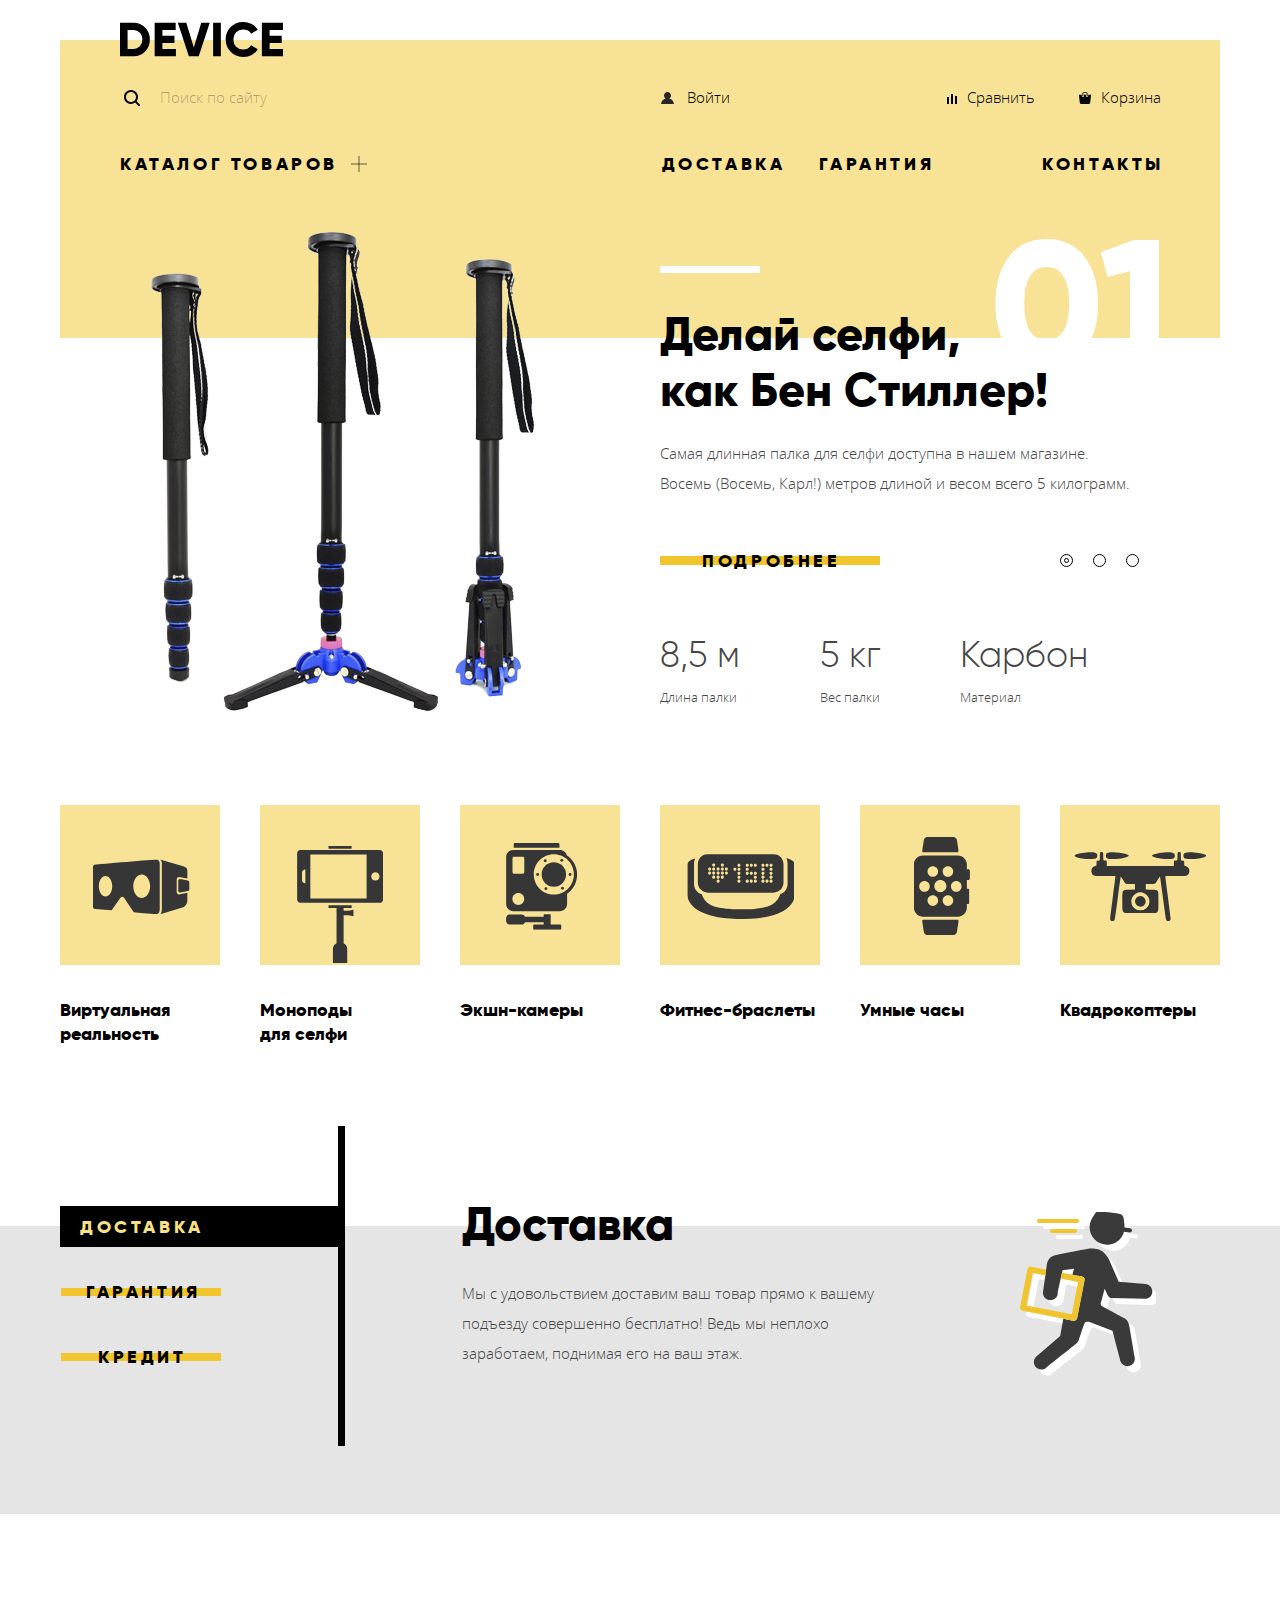
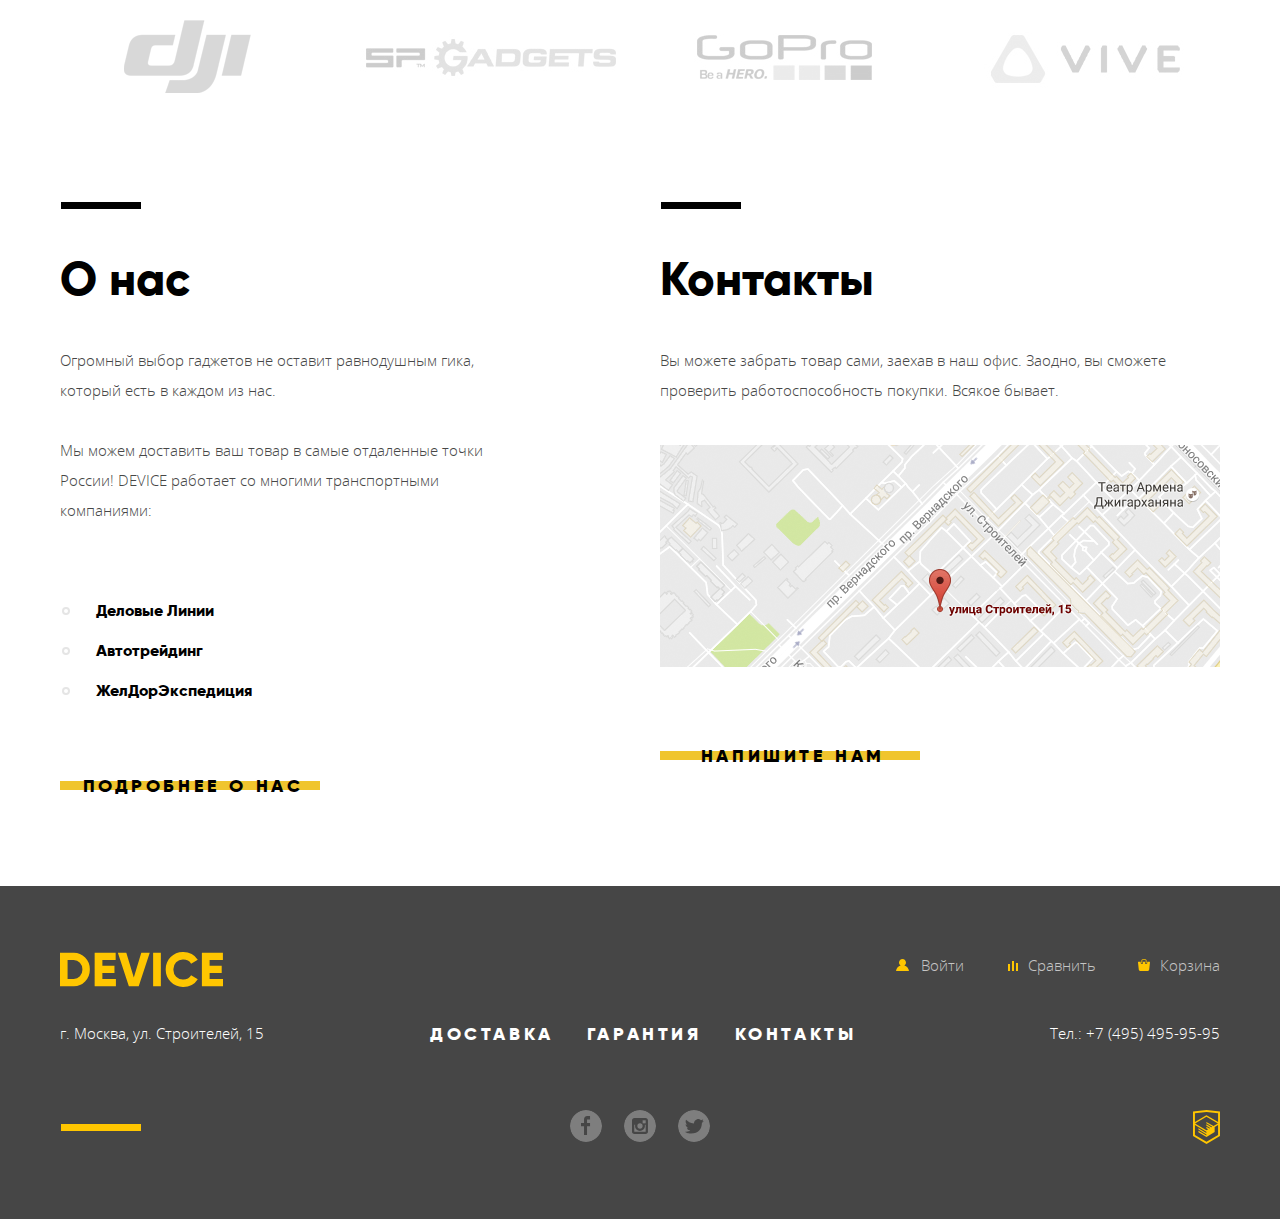
==== commit e7f46992: "Доработала подменю" ====
--- a/index.html
+++ b/index.html
@@ -30,29 +30,33 @@
       </div>
       <div class="main-header-bottom">
         <nav class="site-nav">
-          <div class="site-nav-catalog">
-            <a class="site-nav-link" href="catalog.html">Каталог товаров</a>
-            <div class="submenu-wrapper">
-              <div class="site-nav-submenu">
-                <ul class="submenu-list">
-                  <li><a href="virtual-reality.html">Виртуальная реальность</a></li>
-                  <li><a href="inner.html">Моноподы для селфи</a></li>
-                  <li><a href="cameras.html">Экшн-камеры</a></li>
-                </ul>
-                <ul class="submenu-list">
-                  <li><a href="bracelets.html">Фитнес-браслеты</a></li>
-                  <li><a href="smartwatch.html">Умные часы</a></li>
-                </ul>
-                <ul class="submenu-list">
-                  <li><a href="quadcopters.html">Квадрокоптеры</a></li>
-                </ul>
-              </div>
-            </div>
-          </div>
-          <ul class="site-nav-company">
-            <li><a class="site-nav-link" href="delivery.html">Доставка</a></li>
-            <li><a class="site-nav-link" href="guarantee.html">Гарантия</a></li>
-            <li><a class="site-nav-link" href="contacts.html">Контакты</a></li>
+          <ul class="site-nav-list">
+            <li class="site-nav-item site-nav-item-dropdown">
+              <a class="site-nav-link" href="catalog.html">Каталог товаров</a>
+              <ul class="dropdown-submenu">
+                <li>
+                  <ul class="submenu-list">
+                    <li><a href="virtual-reality.html">Виртуальная реальность</a></li>
+                    <li><a href="inner.html">Моноподы для селфи</a></li>
+                    <li><a href="cameras.html">Экшн-камеры</a></li>
+                  </ul>
+                </li>
+                <li>
+                  <ul class="submenu-list">
+                    <li><a href="bracelets.html">Фитнес-браслеты</a></li>
+                    <li><a href="smartwatch.html">Умные часы</a></li>
+                  </ul>
+                </li>
+                <li>
+                  <ul class="submenu-list">
+                    <li><a href="quadcopters.html">Квадрокоптеры</a></li>
+                  </ul>
+                </li>
+              </ul>
+            </li>
+            <li class="site-nav-item"><a class="site-nav-link" href="delivery.html">Доставка</a></li>
+            <li class="site-nav-item"><a class="site-nav-link" href="guarantee.html">Гарантия</a></li>
+            <li class="site-nav-item"><a class="site-nav-link" href="contacts.html">Контакты</a></li>
           </ul>
         </nav>
       </div>
--- a/css/style.css
+++ b/css/style.css
@@ -65,7 +65,6 @@
   white-space: nowrap;
 
   -webkit-clip-path: inset(100%);
-
           clip-path: inset(100%);
   clip: rect(0 0 0 0);
   overflow: hidden;
@@ -85,18 +84,17 @@
           flex-direction: column;
 
   -webkit-box-sizing: border-box;
-
           box-sizing: border-box;
 
   width: 1160px;
   margin-top: 40px;
-  margin-bottom: 0px;
+  margin-bottom: 0;
   margin-left: auto;
   margin-right: auto;
   padding-top: 32px;
-  padding-bottom: 122px; 
+  padding-bottom: 122px;
   padding-left: 60px;
-  padding-right: 60px;
+  padding-right: 50px;
 
   color: #000000;
   background-color: #f7e296;
@@ -127,13 +125,13 @@
 
   position: relative;
 
-  margin-bottom: 30px;
+  margin-bottom: 20px;
 }
 
 .main-header-logo {
   position: absolute;
   top: -50px;
-  left: 0px;
+  left: 0;
 }
 
 .main-header-search {
@@ -247,7 +245,6 @@
   display: none;
 
   -webkit-box-sizing: border-box;
-
           box-sizing: border-box;
 
   width: 85px;
@@ -311,7 +308,7 @@
 
   display: block;
 
-  margin-right: 205px;
+  margin-right: 203px;
 
   padding-top: 10px;
   padding-bottom: 10px;
@@ -348,12 +345,12 @@
 .main-header-compare {
   position: relative;
 
-  margin-right: 40px;
+  margin-right: 33px;
 
   padding-top: 10px;
   padding-bottom: 10px;
   padding-left: 20px;
-  padding-right: 0px;
+  padding-right: 9px;
 }
 
 .main-header-compare::before {
@@ -361,7 +358,7 @@
 
   position: absolute;
   top: 22px;
-  left: 0px;
+  left: 0;
 
   width: 10px;
   height: 10px;
@@ -377,7 +374,7 @@
   padding-top: 10px;
   padding-bottom: 10px;
   padding-left: 24px;
-  padding-right: 0px;
+  padding-right: 9px;
 }
 
 .main-header-cart::before {
@@ -395,7 +392,275 @@
   background-position: 0 0;
 }
 
+.main-header-bottom {
+  margin-bottom: 10px;
+}
+
 .site-nav {
+  font-family: "Gilroy", "Arial", sans-serif;
+  font-size: 18px;
+  line-height: 24px;
+  font-weight: 800;
+  letter-spacing: 3.6px;
+
+  text-transform: uppercase;
+}
+
+.site-nav-list {
+  display: flex;
+  flex-wrap: wrap;
+
+  margin: 0;
+  padding: 0;
+
+  list-style: none;
+}
+
+.site-nav-item:first-child {
+  margin-right: auto;
+}
+
+.site-nav-item:nth-child(2) {
+  margin-right: 28px;
+}
+
+.site-nav-item:nth-child(3) {
+  margin-right: 102px;
+}
+
+.site-nav-item-dropdown {
+  position: relative;
+}
+
+.site-nav-item-dropdown::before,
+.site-nav-item-dropdown::after {
+  content: "";
+
+  position: absolute;
+  top: 14px;
+  left: 238px;
+
+  width: 2px;
+  height: 16px;
+
+  background-color: rgba(0, 0, 0, 0.3);
+
+  cursor: pointer;
+}
+
+.site-nav-item-dropdown::after {
+  transform: rotate(90deg);
+}
+
+.site-nav-link {
+  display: block;
+
+  padding-top: 10px;
+  padding-bottom: 10px;
+  padding-right: 6px;
+}
+
+.site-nav-item-dropdown .site-nav-link {
+  padding-bottom: 30px;
+  padding-right: 36px;
+}
+
+.dropdown-submenu {
+  position: absolute;
+  top: 50px;
+  left: -60px;
+  z-index: 10;
+
+  display: flex;
+  flex-wrap: wrap;
+
+  box-sizing: border-box;
+
+  margin: 0;
+  padding: 0;
+
+  background-color: #f7e296;
+
+  list-style: none;
+
+  height: 1px; 
+  width: 1px;
+  overflow: hidden;
+  clip: rect(1px, 1px, 1px, 1px);
+}
+
+.dropdown-submenu > li {
+  margin-right: 66px;
+}
+
+.dropdown-submenu > li:last-child {
+  margin-right: 0;
+}
+
+.dropdown-submenu .submenu-list {
+  margin: 0;
+  padding: 0;
+
+  list-style: none;
+}
+
+.submenu-list a {
+  font-family: "OpenSans", "Arial", sans-serif;
+  font-size: 15px;
+  line-height: 36px;
+  font-weight: 300;
+  letter-spacing: normal;
+
+  text-transform: none;
+}
+
+.site-nav-item-dropdown:hover .dropdown-submenu {
+  width: 1160px;
+  padding: 0 60px 40px;
+  height: auto;
+  overflow: visible;
+  clip: auto;
+}
+
+.site-nav-item-dropdown:focus-within .dropdown-submenu {
+  width: 1160px;
+  padding: 0 60px 40px;
+  height: auto;
+  overflow: visible;
+  clip: auto;
+}
+
+/*--- Стилизация <header> на странице каталога ---*/
+
+.main-header-inner {
+  padding-bottom: 10px;
+}
+
+.header-user-nav {
+  display: -webkit-box;
+  display: -ms-flexbox;
+  display: flex;
+  -ms-flex-wrap: wrap;
+      flex-wrap: wrap;
+}
+
+.header-user-nav .user-account {
+  position: relative;
+
+  display: block;
+
+  margin-right: 22px;
+  padding-top: 10px;
+  padding-bottom: 10px;
+  padding-left: 28px;
+  padding-right: 0;
+}
+
+.header-user-nav .user-account:before {
+  content: "";
+
+  position: absolute;
+  top: 20px;
+  left: 2px;
+
+  width: 13px;
+  height: 12px;
+
+  background-image: url("../img/icon-user.svg");
+  background-repeat: no-repeat;
+  background-position: 0 0;
+}
+
+.header-user-nav .logout-link {
+  display: block;
+
+  margin-right: 65px;
+  padding-top: 10px;
+  padding-bottom: 10px;
+  padding-left: 0;
+  padding-right: 0;
+
+  color: rgba(0, 0, 0, 0.3);
+}
+
+/*--- Стилизация <main> на главной странице ---*/
+
+.section-container {
+  width: 1160px;
+  margin-left: auto;
+  margin-right: auto;
+}
+
+.promo-slider {
+  position: relative;
+}
+
+.promo-slider-controls {
+  position: absolute;
+  top: 209px;
+  right: 80px;
+}
+
+.promo-slider-controls .promo-slider-button {
+  position: relative;
+
+  width: 16px;
+  height: 16px;
+
+  margin: 0;
+  margin-left: 13px;
+  padding: 0;
+
+  background-color: transparent;
+  border: none;
+
+  cursor: pointer;
+}
+
+.promo-slider-controls .promo-slider-button::before {
+  content: "";
+
+  position: absolute;
+  top: 2px;
+  left: 2px;
+
+  width: 11px;
+  height: 11px;
+
+  background-color: transparent;
+  border: 1px solid #000000;
+  border-radius: 50%;
+}
+
+.promo-slider-controls .active::after {
+  content: "";
+
+  position: absolute;
+  top: 6px;
+  left: 6px;
+
+  width: 3px;
+  height: 3px;
+  border: 1px solid #000000;
+  border-radius: 50%;
+}
+
+.promo-slider-list {
+  margin: 0;
+  padding: 0;
+
+  list-style: none;
+}
+
+.promo-slider-item {
+  display: none;
+}
+
+.promo-slider-item:nth-child(1) {
+  display: block;
+}
+
+.promo-slider-item .item-container {
   display: -webkit-box;
   display: -ms-flexbox;
   display: flex;
@@ -405,310 +670,6 @@
       -ms-flex-pack: justify;
           justify-content: space-between;
 
-  font-family: "Gilroy", "Arial", sans-serif;
-  font-size: 18px;
-  line-height: 24px;
-  font-weight: 800;
-
-  text-transform: uppercase;
-}
-
-.site-nav-catalog {
-  display: -webkit-box;
-  display: -ms-flexbox;
-  display: flex;
-  -ms-flex-wrap: wrap;
-      flex-wrap: wrap;
-  -webkit-box-orient: vertical;
-  -webkit-box-direction: normal;
-      -ms-flex-direction: column;
-          flex-direction: column;
-
-  position: relative;
-}
-
-.site-nav-catalog .site-nav-link {
-  margin-bottom: 40px;
-  padding-right: 40px;
-
-  letter-spacing: 3.6px;
-}
-
-.site-nav-catalog::before {
-  content: "";
-
-  position: absolute;
-  top: 4px;
-  left: 237px;
-
-  width: 2px;
-  height: 16px;
-
-  background-color: rgba(0, 0, 0, 0.3);
-}
-
-.site-nav-catalog::after {
-  content: "";
-
-  position: absolute;
-  top: 11px;
-  left: 230px;
-
-  width: 16px;
-  height: 2px;
-
-  background-color: rgba(0, 0, 0, 0.3);
-}
-
-.submenu-wrapper {
-  position: absolute;
-
-  width: 1px;
-  height: 1px;
-  border: 0;
-  padding: 0;
-
-  white-space: nowrap;
-
-  -webkit-clip-path: inset(100%);
-
-          clip-path: inset(100%);
-  clip: rect(0 0 0 0);
-  overflow: hidden;
-}
-
-.site-nav-submenu {
-  display: -webkit-box;
-  display: -ms-flexbox;
-  display: flex;
-  -ms-flex-wrap: wrap;
-      flex-wrap: wrap;
-
-  padding-bottom: 38px;
-  padding-left: 60px;
-}
-
-.submenu-list {
-  margin: 0;
-  padding: 0;
-
-  font-family: "Open Sans", "Arial", sans-serif;
-  font-size: 15px;
-  line-height: 36px;
-  font-weight: 300;
-  text-transform: none;
-
-  list-style: none;
-}
-
-.site-nav-submenu .submenu-list:first-child {
-  margin-right: 58px;
-}
-
-.site-nav-submenu .submenu-list:last-child {
-  margin-left: 76px;
-}
-
-.site-nav-catalog:hover .submenu-wrapper,
-.site-nav-catalog:focus .submenu-wrapper,
-.site-nav-catalog:focus-within .submenu-wrapper {
-  position: absolute;
-  top: 40px;
-  left: -60px;
-  z-index: 10;
-
-  width: 1160px;
-
-  background-color: #f7e296;
-
-  height: auto;
-
-  -webkit-clip-path: initial;
-
-          clip-path: initial;
-  clip: auto;
-  overflow: visible;
-}
-
-.site-nav-company {
-  display: -webkit-box;
-  display: -ms-flexbox;
-  display: flex;
-  -ms-flex-wrap: wrap;
-      flex-wrap: wrap;
-  -webkit-box-pack: end;
-      -ms-flex-pack: end;
-          justify-content: flex-end;
-
-  margin: 0;
-  padding: 0;
-  list-style: none;
-}
-
-.site-nav-company .site-nav-link {
-  display: block;
-
-  -webkit-box-sizing: border-box;
-
-          box-sizing: border-box;
-  
-
-  letter-spacing: 3.6px;
-}
-
-.site-nav-company li:first-child {
-  margin-right: 34px;
-}
-
-.site-nav-company li:nth-child(2) {
-  margin-right: 108px;
-}
-
-.site-nav-company li:last-child {
-  width: 117px;
-}
-
-
-/*--- Стилизация <header> на странице каталога ---*/
-
-.main-header-inner {
-  padding-bottom: 10px;
-}
-
-.header-user-nav {
-  display: -webkit-box;
-  display: -ms-flexbox;
-  display: flex;
-  -ms-flex-wrap: wrap;
-      flex-wrap: wrap;
-}
-
-.header-user-nav .user-account {
-  position: relative;
-
-  display: block;
-
-  margin-right: 22px;
-  padding-top: 10px;
-  padding-bottom: 10px;
-  padding-left: 28px;
-  padding-right: 0px;
-}
-
-.header-user-nav .user-account:before {
-  content: "";
-
-  position: absolute;
-  top: 20px;
-  left: 2px;
-
-  width: 13px;
-  height: 12px;
-
-  background-image: url("../img/icon-user.svg");
-  background-repeat: no-repeat;
-  background-position: 0 0;
-}
-
-.header-user-nav .logout-link {
-  display: block;
-
-  margin-right: 65px;
-  padding-top: 10px;
-  padding-bottom: 10px;
-  padding-left: 0px;
-  padding-right: 0px;
-
-  color: rgba(0, 0, 0, 0.3);
-}
-
-/*--- Стилизация <main> на главной странице ---*/
-
-.section-container {
-  width: 1160px;
-  margin-left: auto;
-  margin-right: auto;
-}
-
-.promo-slider {
-  position: relative;
-}
-
-.promo-slider-controls {
-  position: absolute;
-  top: 209px;
-  right: 80px;
-}
-
-.promo-slider-controls .promo-slider-button {
-  position: relative;
-
-  width: 16px;
-  height: 16px;
-
-  margin: 0;
-  margin-left: 13px;
-  padding: 0;
-
-  background-color: transparent;
-  border: none;
-
-  cursor: pointer;
-}
-
-.promo-slider-controls .promo-slider-button::before {
-  content: "";
-
-  position: absolute;
-  top: 2px;
-  left: 2px;
-
-  width: 11px;
-  height: 11px;
-
-  background-color: transparent;
-  border: 1px solid #000000;
-  border-radius: 50%;
-}
-
-.promo-slider-controls .active::after {
-  content: "";
-
-  position: absolute;
-  top: 6px;
-  left: 6px;
-
-  width: 3px;
-  height: 3px;
-  border: 1px solid #000000;
-  border-radius: 50%;
-}
-
-.promo-slider-list {
-  margin: 0;
-  padding: 0;
-
-  list-style: none;
-}
-
-.promo-slider-item {
-  display: none;
-}
-
-.promo-slider-item:nth-child(1) {
-  display: block;
-}
-
-.promo-slider-item .item-container {
-  display: -webkit-box;
-  display: -ms-flexbox;
-  display: flex;
-  -ms-flex-wrap: wrap;
-      flex-wrap: wrap;
-  -webkit-box-pack: justify;
-      -ms-flex-pack: justify;
-          justify-content: space-between;
-
   margin-bottom: 66px;
 }
 
@@ -725,7 +686,7 @@
 .promo-slider-image img {
   position: absolute;
   left: 90px;
-  top: 0px;
+  top: 0;
 }
 
 .promo-slider-wrapper {
@@ -740,7 +701,7 @@
 
   position: absolute;
   top: -40px;
-  left: 0px;
+  left: 0;
 
   width: 100px;
   height: 7px;
@@ -911,7 +872,7 @@
 }
 
 .sections-list li:nth-child(6n) {
-  margin-right: 0px;
+  margin-right: 0;
 }
 
 .sections-list .section-item {
@@ -936,9 +897,7 @@
   left: 52%;
 
   -webkit-transform: translate(-52%, -52%);
-
       -ms-transform: translate(-52%, -52%);
-
           transform: translate(-52%, -52%);
 }
 
@@ -997,12 +956,10 @@
 .services-slider-controls {
   position: absolute;
   top: -20px;
-  left: 0px;
+  left: 0;
 
   display: -webkit-box;
-
   display: -ms-flexbox;
-
   display: flex;
   -ms-flex-wrap: wrap;
       flex-wrap: wrap;
@@ -1035,9 +992,7 @@
   text-align: left;
 
   background-image: -webkit-linear-gradient(left, #f0c52e 160px, transparent 160px);
-
   background-image: -o-linear-gradient(left, #f0c52e 160px, transparent 160px);
-
   background-image: linear-gradient(to right, #f0c52e 160px, transparent 160px);
   background-repeat: no-repeat;
   background-size: 160px 8px;
@@ -1154,6 +1109,7 @@
 
   margin: 0;
   padding: 0;
+
   list-style: none;
 }
 
@@ -1420,8 +1376,8 @@
           justify-content: space-between;
 
   -webkit-box-sizing: border-box;
-
           box-sizing: border-box;
+
   width: 1160px;
   margin: 0 auto;
 }
@@ -1429,16 +1385,16 @@
 .catalog-page-container .column-left {
   -webkit-box-sizing: border-box;
           box-sizing: border-box;
+
   width: 328px;
-
   padding-left: 60px;
 }
 
 .catalog-page-container .column-right {
   -webkit-box-sizing: border-box;
           box-sizing: border-box;
+
   width: 832px;
-
   padding-left: 74px;
 }
 
@@ -1495,7 +1451,6 @@
           justify-content: flex-start;
 
   -webkit-box-sizing: border-box;
-
           box-sizing: border-box;
 }
 
@@ -1526,6 +1481,7 @@
 
   margin: 0;
   padding: 0;
+
   list-style: none;
 }
 
@@ -1581,6 +1537,7 @@
   margin-left: auto;
   padding: 0;
   padding-top: 30px;
+
   list-style: none;
 }
 
@@ -1662,7 +1619,7 @@
   position: relative;
 
   margin: 0;
-  margin-bottom: 26px;
+  margin-bottom: 28px;
   padding: 0;
   border: none;
 }
@@ -1671,8 +1628,8 @@
   content: "";
 
   position: absolute;
-  top: 0px;
-  left: 0px;
+  top: 0;
+  left: 0;
 
   width: 200px;
   height: 2px;
@@ -1756,6 +1713,7 @@
 
 .price-controls label {
   display: inline-block;
+  vertical-align: middle;
 
   font-size: 14px;
   line-height: 24px;
@@ -1772,8 +1730,8 @@
 .price-controls input {
   -webkit-box-sizing: border-box;
           box-sizing: border-box;
+
   width: 72px;
-
   padding-right: 10px;
   background-color: #ebebeb;
   border: none;
@@ -1920,7 +1878,8 @@
           justify-content: space-between;
 
   margin: 0;
-  padding: 0; 
+  padding: 0;
+
   list-style: none;
 }
 
@@ -1928,8 +1887,8 @@
   position: relative;
 
   -webkit-box-sizing: border-box;
-
           box-sizing: border-box;
+
   width: 360px;
   margin-bottom: 46px;
 }
@@ -2053,6 +2012,7 @@
   display: block;
   -webkit-box-sizing: border-box;
           box-sizing: border-box;
+
   width: 252px;
 
   font-family: "Gilroy", "Arial", sans-serif;
@@ -2082,6 +2042,7 @@
   margin: 0;
   margin-bottom: 76px;
   padding: 0;
+
   list-style: none;
 
   background-color: #ebebeb;
@@ -2092,7 +2053,6 @@
   display: block;
 
   -webkit-box-sizing: border-box;
-
           box-sizing: border-box;
 
   width: 136px;
@@ -2131,7 +2091,6 @@
   display: block;
 
   -webkit-box-sizing: border-box;
-
           box-sizing: border-box;
 
   margin-right: 28px;
@@ -2207,7 +2166,7 @@
       -ms-flex-pack: justify;
           justify-content: space-between;
 
-  margin-bottom: 22px;
+  margin-bottom: 12px;
 }
 
 .main-footer-logo {
@@ -2237,6 +2196,7 @@
 .footer-user-nav {
   margin: 0;
   padding: 0;
+
   list-style: none;
 }
 
@@ -2245,9 +2205,10 @@
 
   display: block;
 
-  margin-right: 36px;
+  margin-right: 26px;
   padding-bottom: 14px;
   padding-left: 28px;
+  padding-right: 10px;
 }
 
 .footer-user-nav .login-link::before {
@@ -2268,8 +2229,11 @@
 .footer-top-wrapper .main-footer-compare {
   position: relative;
 
-  margin-right: 36px;
+  box-sizing: border-box;
+  margin-right: 26px;
+  padding-bottom: 10px;
   padding-left: 28px;
+  padding-right: 10px;
 }
 
 .footer-top-wrapper .main-footer-compare::before {
@@ -2290,8 +2254,10 @@
 .footer-top-wrapper .main-footer-cart {
   position: relative;
 
+  box-sizing: border-box;
+  padding-bottom: 10px;
   padding-left: 28px;
-  padding-right: 0px;
+  padding-right: 0;
 }
 
 .footer-top-wrapper .main-footer-cart::before {
@@ -2341,11 +2307,12 @@
       -ms-flex-pack: start;
           justify-content: flex-start;
 
-  margin-bottom: 62px;
+  margin-bottom: 54px;
 }
 
 .main-footer-address {
   margin: 0;
+  margin-top: 10px;
   margin-right: 166px;
   padding: 0;
 }
@@ -2366,7 +2333,7 @@
 
 .footer-site-nav .site-nav-link {
   display: block;
-  margin-right: 34px;
+  margin-right: 27px;
 
   font-family: "Gilroy", "Arial", sans-serif;
   font-size: 18px;
@@ -2392,6 +2359,7 @@
 
 .main-footer-phone {
   margin: 0;
+  margin-top: 10px;
   margin-left: auto;
   padding: 0;
 }
@@ -2400,9 +2368,7 @@
   position: relative;
 
   display: -webkit-box;
-
   display: -ms-flexbox;
-
   display: flex;
   -ms-flex-wrap: wrap;
       flex-wrap: wrap;
@@ -2442,7 +2408,7 @@
 }
 
 .main-footer-socials li:last-child {
-  padding-right: 0px;
+  padding-right: 0;
 }
 
 .button-social {
@@ -2639,7 +2605,6 @@
   display:block;
 
   -webkit-animation: bounce 0.6s;
-
           animation: bounce 0.6s;
 }
 
@@ -2653,11 +2618,9 @@
   left: 50%;
 
   -webkit-box-sizing: border-box;
-
           box-sizing: border-box;
 
   width: 960px;
-
   margin-left: -480px;
   padding-top: 82px;
   padding-bottom: 76px;
@@ -2665,7 +2628,6 @@
   padding-right: 100px;
 
   -webkit-box-shadow: 0 10px 20px 0 rgba(4, 6, 6, 0.2);
-
           box-shadow: 0 10px 20px 0 rgba(4, 6, 6, 0.2);
 }
 
@@ -2755,6 +2717,7 @@
 .modal-message-form input {
   -webkit-box-sizing: border-box;
           box-sizing: border-box;
+
   width: 360px;
   height: 50px;
 
@@ -2770,6 +2733,7 @@
 .modal-message-form textarea {
   -webkit-box-sizing: border-box;
           box-sizing: border-box;
+
   width: 760px;
   height: 156px;
 
@@ -2883,8 +2847,8 @@
   left: 50%;
 
   -webkit-box-sizing: border-box;
-
           box-sizing: border-box;
+
   width: 960px;
   height: 559px;
 
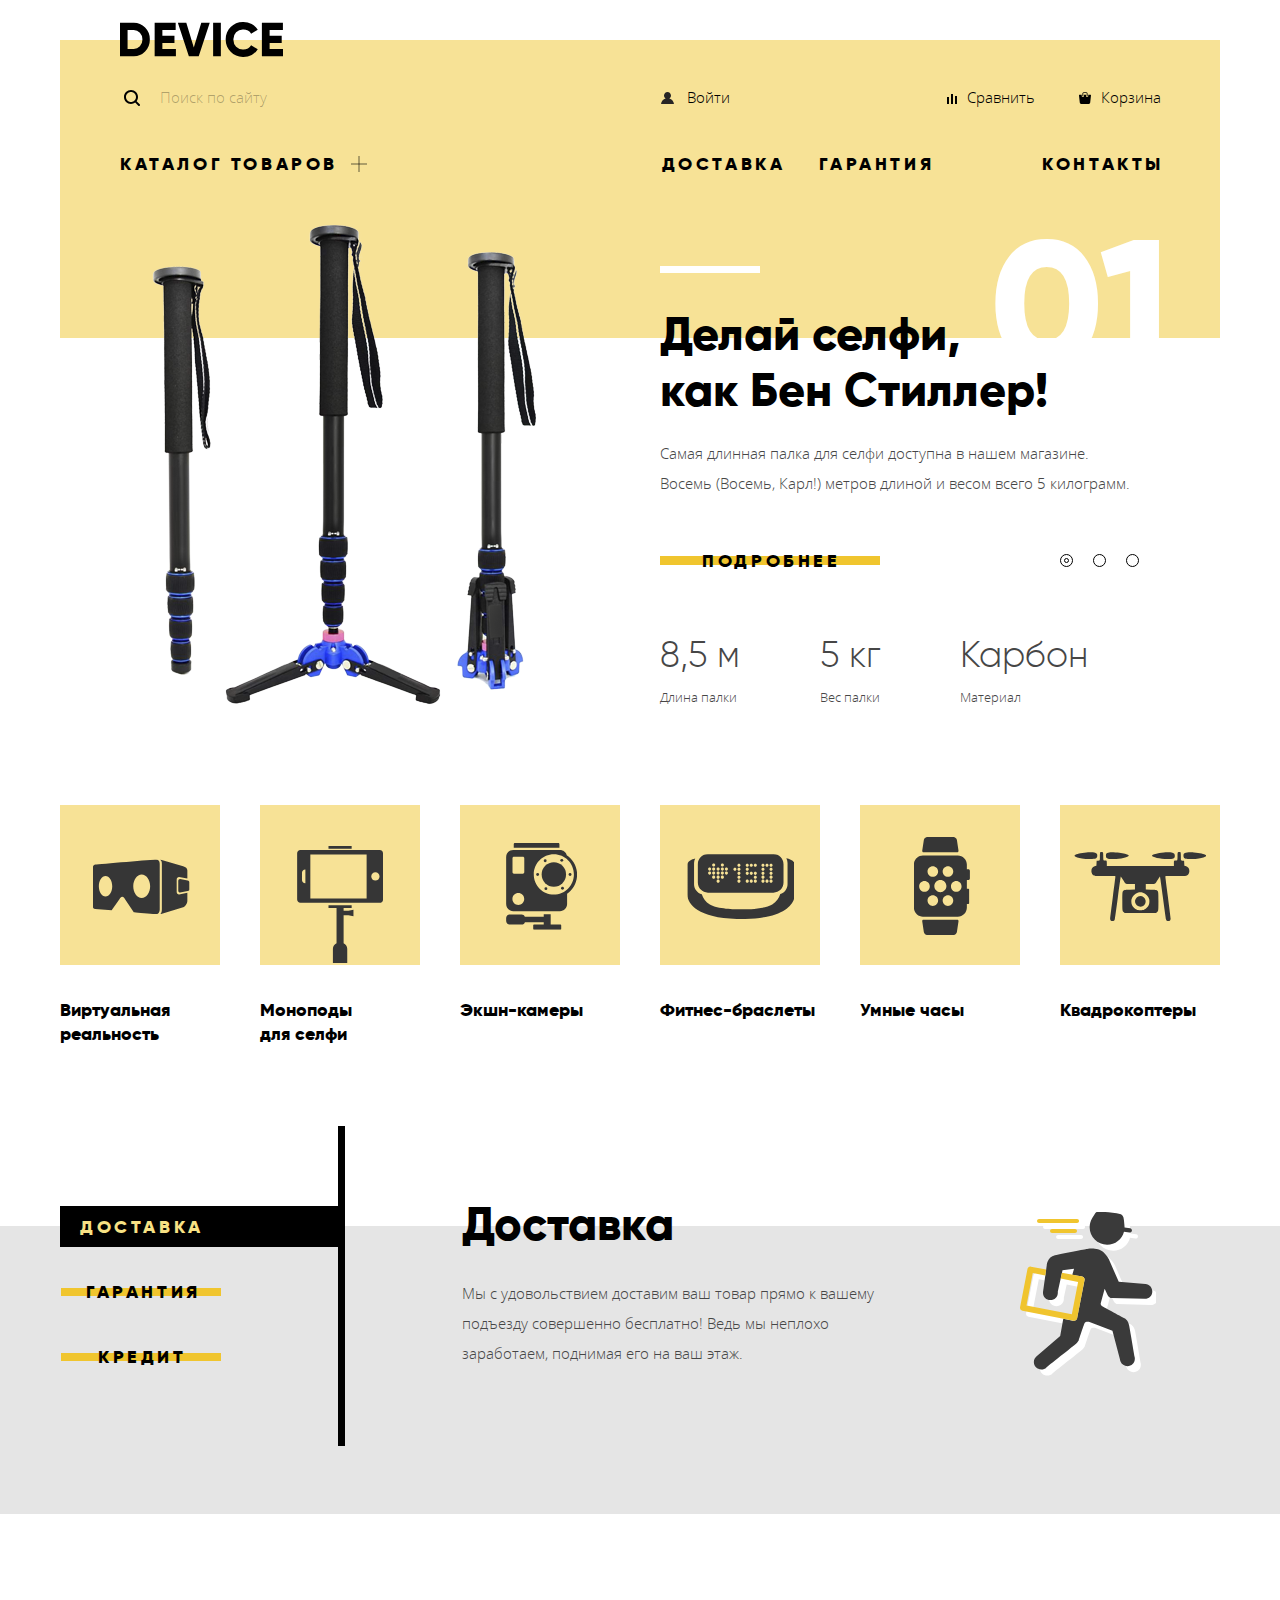
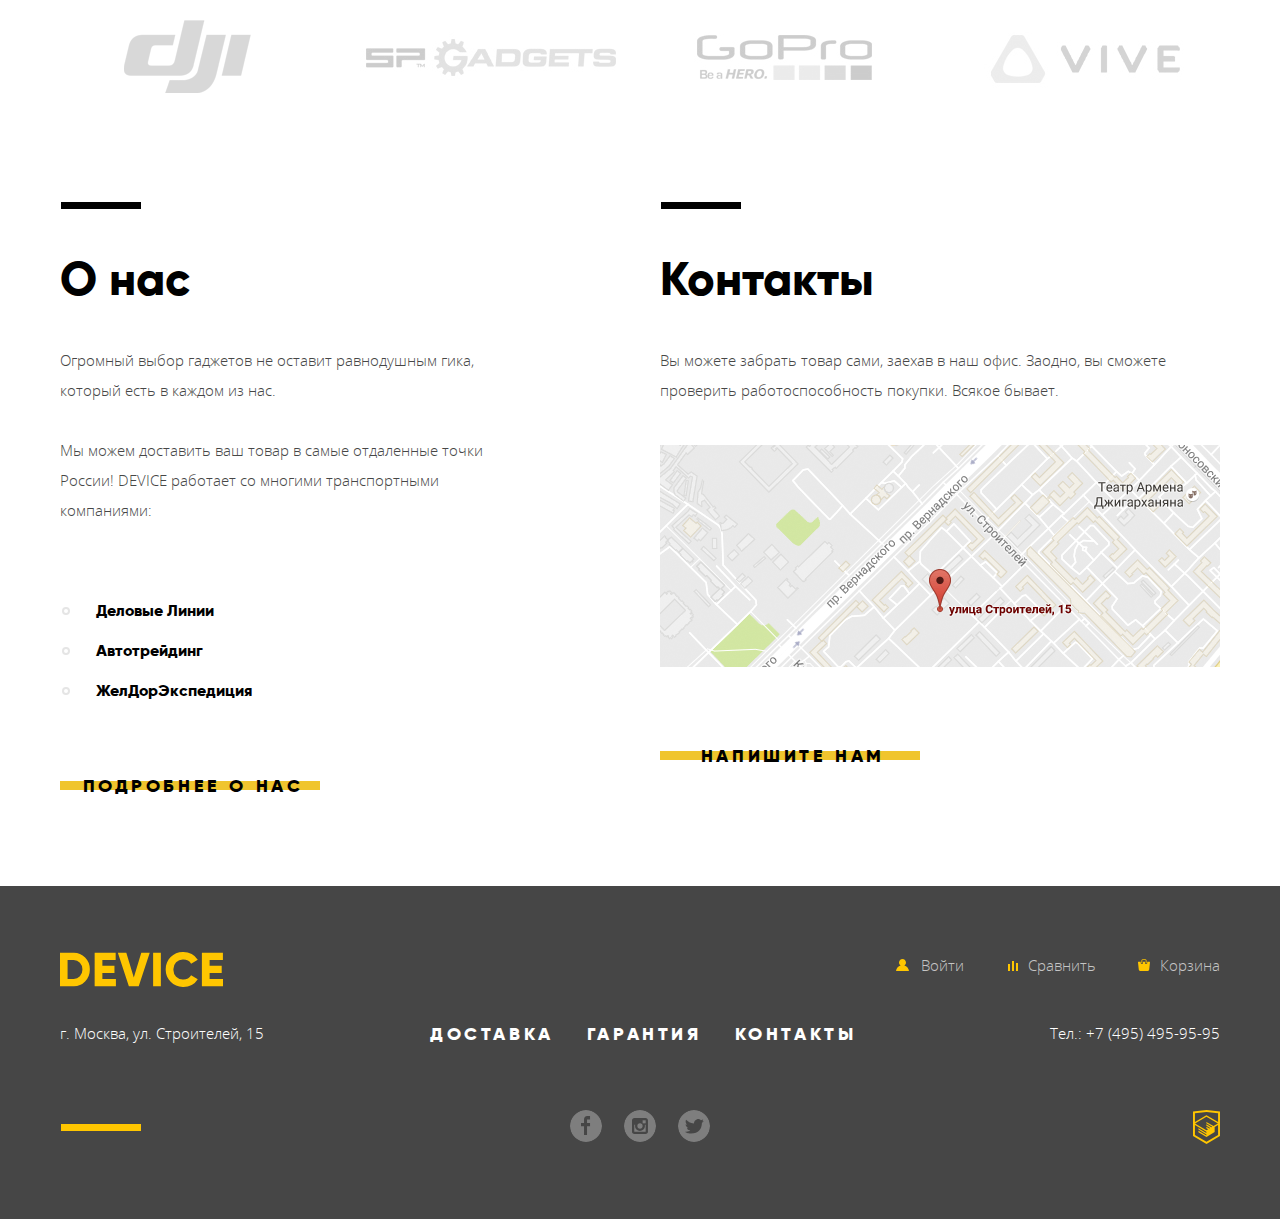
==== commit 8f6d73e2: "Оживила слайдеры" ====
--- a/index.html
+++ b/index.html
@@ -68,20 +68,20 @@
         <section class="promo-slider">
           <h2 class="visually-hidden">Популярные товары</h2>
           <div class="promo-slider-controls">
-            <button class="promo-slider-button active" id="promo-1" type="button"></button>
-            <button class="promo-slider-button" id="promo-2" type="button"></button>
-            <button class="promo-slider-button" id="promo-3" type="button"></button>
+            <button class="promo-slider-button active" type="button" onclick="currentPromoSlide(1)"></button>
+            <button class="promo-slider-button" type="button" onclick="currentPromoSlide(2)"></button>
+            <button class="promo-slider-button" type="button" onclick="currentPromoSlide(3)"></button>
           </div>
           <ul class="promo-slider-list">
-            <li class="promo-slider-item" id="promo-slide-1">
+            <li class="promo-slider-item promo-slide-1">
               <div class="item-container">
                 <p class="promo-slider-image">
                   <img src="img/slider-promo-1.png" width="384" height="486" alt="Палка для селфи">
                 </p>
                 <div class="promo-slider-wrapper">
                   <span class="slide-counter">01</span>
-                  <h3 class="slide-title slide-title-first">Делай селфи,<br>как Бен Стиллер!</h3>
-                  <p class="slide-text slide-text-first">Самая длинная палка для селфи доступна в нашем магазине. Восемь (Восемь, Карл!) метров длиной и весом всего 5 килограмм.</p>
+                  <h3 class="slide-title">Делай селфи,<br>как Бен Стиллер!</h3>
+                  <p class="slide-text">Самая длинная палка для селфи доступна в нашем магазине. Восемь (Восемь, Карл!) метров длиной и весом всего 5 килограмм.</p>
                   <a class="button-yellow" href="popular-item-1.html">Подробнее</a>
                   <dl class="slide-item-features">
                     <div class="item-features-wrapper">
@@ -100,15 +100,15 @@
                 </div>
               </div>
             </li>
-            <li class="promo-slider-item promo-slide" id="promo-slide-2">
+            <li class="promo-slider-item promo-slide-2">
               <div class="item-container">
                 <p class="promo-slider-image">
                   <img src="img/slider-promo-2.png" width="345" height="485" alt="Фитнес-браслет">
                 </p>
                 <div class="promo-slider-wrapper">
                   <span class="slide-counter">02</span>
-                  <h3 class="slide-title slide-title-second">Худеем правильно!</h3>
-                  <p class="slide-text slide-text-second">Мотивирующие фитнес-браслеты помогут найти в себе силы не пропускать занятия и соблюдать диету.</p>
+                  <h3 class="slide-title">Худеем правильно!</h3>
+                  <p class="slide-text">Мотивирующие фитнес-браслеты помогут найти в себе силы не пропускать занятия и соблюдать диету.</p>
                   <a class="button-yellow" href="popular-item-2.html">Подробнее</a>
                   <dl class="slide-item-features">
                     <div class="item-features-wrapper">
@@ -119,15 +119,15 @@
                 </div>
               </div>
             </li>
-            <li class="promo-slider-item promo-slide" id="promo-slide-3">
+            <li class="promo-slider-item promo-slide-3">
               <div class="item-container">
                 <p class="promo-slider-image">
                   <img src="img/slider-promo-3.png" width="526" height="334" alt="Квадрокоптер">
                 </p>
                 <div class="promo-slider-wrapper">
                   <span class="slide-counter">03</span>
-                  <h3 class="slide-title slide-title-third">Порхает как бабочка, жалит как пчела!</h3>
-                  <p class="slide-text slide-text-third">Этот обычный, на первый взгляд, квадрокоптер оснащен мощным лазером, замаскированным под стандартную камеру.</p>
+                  <h3 class="slide-title">Порхает как бабочка, жалит как пчела!</h3>
+                  <p class="slide-text">Этот обычный, на первый взгляд, квадрокоптер оснащен мощным лазером, замаскированным под стандартную камеру.</p>
                   <a class="button-yellow" href="popular-item-3.html">Подробнее</a>
                   <dl class="slide-item-features">
                     <div class="item-features-wrapper">
@@ -202,21 +202,21 @@
         <h2 class="visually-hidden">Сервисы интернет-магазина</h2>
         <div class="services-slider-wrapper">
           <div class="services-slider-controls">
-            <button class="services-slider-button button-yellow active" id="service-1" type="button">Доставка</button>
-            <button class="services-slider-button button-yellow" id="service-2" type="button">Гарантия</button>
-            <button class="services-slider-button button-yellow" id="service-3" type="button">Кредит</button>
+            <button class="services-slider-button button-yellow active" type="button" onclick="currentServiceSlide(1)">Доставка</button>
+            <button class="services-slider-button button-yellow" type="button" onclick="currentServiceSlide(2)">Гарантия</button>
+            <button class="services-slider-button button-yellow" type="button" onclick="currentServiceSlide(3)">Кредит</button>
           </div>
           <ul class="services-slider-list">
-            <li class="services-slider-item services-slider-item-1" id="service-slide-1">
+            <li class="services-slider-item services-slider-item-1">
               <h3 class="slide-title">Доставка</h3>
               <p class="slide-text">Мы с удовольствием доставим ваш товар прямо к вашему подъезду совершенно бесплатно! Ведь мы неплохо заработаем, поднимая его на ваш этаж.</p>
             </li>
-            <li class="services-slider-item services-slider-item-2" id="service-slide-2">
+            <li class="services-slider-item services-slider-item-2">
               <h3 class="slide-title">Гарантия</h3>
               <p class="slide-text">Если из-за возгорания купленного у нас товара у вас сгорит дом — не переживайте, мы выдадим вам новый.</p>
               <p class="slide-text">Товар, не дом, конечно же.</p>
             </li>
-            <li class="services-slider-item services-slider-item-3" id="service-slide-3">
+            <li class="services-slider-item services-slider-item-3">
               <h3 class="slide-title">Кредит</h3>
               <p class="slide-text">Залезть в долговую яму стало проще! Кредитные консультанты подберут для вас наиболее выгодные условия кредита. Выгодные для нашего банка, разумеется.</p>
             </li>
--- a/css/style.css
+++ b/css/style.css
@@ -242,17 +242,8 @@
 }
 
 .search-button {
-  display: none;
-
   -webkit-box-sizing: border-box;
           box-sizing: border-box;
-
-  width: 85px;
-
-  padding-top: 8px;
-  padding-bottom: 8px;
-  padding-left: 10px;
-  padding-right: 10px; 
 
   font: inherit;
   text-align: center;
@@ -260,21 +251,14 @@
   color: #000000;
 
   background-color: #f7e296;
-  border: 2px solid #000000;
 
   cursor: pointer;
-}
-
-.search-button:hover,
-.search-button:focus {
-  display: block;
-  color: #ffffff;
-  background-color: #000000;
-}
-
-.search-button:active {
-  color: rgba(255, 255, 255, 0.3);
-  background-color: #000000;
+
+  height: 1px; 
+  width: 1px;
+  border: none;
+  overflow: hidden;
+  clip: rect(1px, 1px, 1px, 1px);
 }
 
 .search-field:focus {
@@ -283,7 +267,64 @@
 }
 
 .search-field:focus + .search-button {
-  display: block;
+  width: 85px;
+  height: auto;
+
+  padding-top: 8px;
+  padding-bottom: 8px;
+  padding-left: 10px;
+  padding-right: 10px;
+
+  border: 2px solid #000000;
+
+  overflow: visible;
+  clip: auto;
+  color: #000000;
+  background-color: #f7e296;
+}
+
+.search-field:focus + .search-button:hover {
+  color: #ffffff;
+  background-color: #000000;
+}
+
+.search-field:focus + .search-button:active {
+  color: rgba(255, 255, 255, 0.3);
+  background-color: #000000;
+}
+
+.search-button:focus {
+  width: 85px;
+  height: auto;
+
+  padding-top: 8px;
+  padding-bottom: 8px;
+  padding-left: 10px;
+  padding-right: 10px;
+
+  border: 2px solid #000000;
+
+  overflow: visible;
+  clip: auto;
+  color: #ffffff;
+  background-color: #000000;
+}
+
+.search-button:active {
+  width: 85px;
+  height: auto;
+
+  padding-top: 8px;
+  padding-bottom: 8px;
+  padding-left: 10px;
+  padding-right: 10px;
+
+  border: 2px solid #000000;
+
+  overflow: visible;
+  clip: auto;
+  color: rgba(255, 255, 255, 0.3);
+  background-color: #000000;
 }
 
 .header-user-container {
@@ -416,16 +457,17 @@
   list-style: none;
 }
 
+.site-nav-item {
+  margin-right: 28px;
+}
+
 .site-nav-item:first-child {
   margin-right: auto;
 }
 
-.site-nav-item:nth-child(2) {
-  margin-right: 28px;
-}
-
-.site-nav-item:nth-child(3) {
-  margin-right: 102px;
+.site-nav-item:last-child {
+  margin-left: 74px;
+  margin-right: 0;
 }
 
 .site-nav-item-dropdown {
@@ -438,7 +480,7 @@
 
   position: absolute;
   top: 14px;
-  left: 238px;
+  right: 14px;
 
   width: 2px;
   height: 16px;
@@ -467,7 +509,7 @@
 
 .dropdown-submenu {
   position: absolute;
-  top: 50px;
+  top: 78%;
   left: -60px;
   z-index: 10;
 
@@ -549,11 +591,11 @@
 
   display: block;
 
-  margin-right: 22px;
+  margin-right: 2px;
   padding-top: 10px;
   padding-bottom: 10px;
   padding-left: 28px;
-  padding-right: 0;
+  padding-right: 10px;
 }
 
 .header-user-nav .user-account:before {
@@ -574,11 +616,11 @@
 .header-user-nav .logout-link {
   display: block;
 
-  margin-right: 65px;
+  margin-right: 55px;
   padding-top: 10px;
   padding-bottom: 10px;
-  padding-left: 0;
-  padding-right: 0;
+  padding-left: 10px;
+  padding-right: 10px;
 
   color: rgba(0, 0, 0, 0.3);
 }
@@ -599,6 +641,7 @@
   position: absolute;
   top: 209px;
   right: 80px;
+  z-index: 10;
 }
 
 .promo-slider-controls .promo-slider-button {
@@ -632,7 +675,8 @@
   border-radius: 50%;
 }
 
-.promo-slider-controls .active::after {
+.promo-slider-controls .active::after,
+.promo-slider-controls .promo-slider-button:active::after {
   content: "";
 
   position: absolute;
@@ -656,7 +700,7 @@
   display: none;
 }
 
-.promo-slider-item:nth-child(1) {
+.promo-slide-1 {
   display: block;
 }
 
@@ -675,7 +719,8 @@
 
 .promo-slider-image {
   position: relative;
-  top: -110px;
+  top: -75px;
+  left: -16px;
 
   margin: 0;
   padding: 0;
@@ -683,10 +728,15 @@
   width: 600px;
 }
 
+.promo-slide-3 .promo-slider-image {
+  top: -92px;
+}
+
 .promo-slider-image img {
   position: absolute;
-  left: 90px;
-  top: 0;
+  left: 50%;
+  top: 50%;
+  transform: translate(-50%, -50%);
 }
 
 .promo-slider-wrapper {
@@ -713,6 +763,7 @@
   position: absolute;
   top: -90px;
   right: 48px;
+  z-index: 1;
 
   font-family: "Gilroy", "Arial", sans-serif;
   font-size: 180px;
@@ -722,7 +773,18 @@
   color: #ffffff;
 }
 
+.promo-slide-2 .slide-counter {
+  right: 24px;
+}
+
+.promo-slide-3 .slide-counter {
+  right: 24px;
+}
+
 .promo-slider-item .slide-title {
+  position: relative;
+  z-index: 2;
+
   margin: 0;
   padding: 0;
 
@@ -734,16 +796,22 @@
   color: #000000;
 }
 
-.promo-slider-item .slide-title-first {
+.promo-slide-1 .slide-title {
   width: 394px;
 
   margin-bottom: 20px;
 }
 
-.promo-slider-item .slide-title-second {
+.promo-slide-2 .slide-title {
   width: 258px;
 
-  margin-bottom: 30px;
+  margin-bottom: 20px;
+}
+
+.promo-slide-3 .slide-title {
+  width: 504px;
+
+  margin-bottom: 20px;
 }
 
 .promo-slider-item .slide-text {
@@ -754,15 +822,15 @@
   text-align: left;
 }
 
-.promo-slider-item .slide-text-first {
+.promo-slide-1 .slide-text {
   width: 480px;
 }
 
-.promo-slider-item .slide-text-second {
+.promo-slide-2 .slide-text {
   width: 440px;
 }
 
-.promo-slider-item .slide-text-third {
+.promo-slide-3 .slide-text {
   width: 450px;
 }
 
@@ -940,7 +1008,7 @@
 
 .services-slider {
   margin-bottom: 94px;
-  padding-bottom: 100px;
+  padding-bottom: 50px;
   background-color: #e5e5e5;
 }
 
@@ -1044,33 +1112,34 @@
 
 .services-slider-item {
   position: relative;
-  top: -26px;
+  top: -76px;
 
   display: none;
 
+  padding-top: 50px;
   padding-bottom: 20px;
 }
 
-.services-slider-item-1 { 
+.services-slider-item-1 {
   display: block;
 }
 
 .services-slider-item-1 {
   background-image: url("../img/slider-delivery.svg");
   background-repeat: no-repeat;
-  background-position: 558px 12px;
+  background-position: 558px 62px;
 }
 
 .services-slider-item-2 {
   background-image: url("../img/slider-guarantee.svg");
   background-repeat: no-repeat;
-  background-position: 540px -12px;
+  background-position: 540px 38px;
 }
 
 .services-slider-item-3 {
   background-image: url("../img/slider-credit.svg");
   background-repeat: no-repeat;
-  background-position: 530px -10px;
+  background-position: 530px 36px;
 }
 
 .services-slider-item .slide-title {
@@ -2483,9 +2552,10 @@
 
   display: block;
 
-  margin-right: 21px;
+  margin-right: 1px;
   padding-bottom: 14px;
   padding-left: 28px;
+  padding-right: 10px;
 }
 
 .footer-user-nav .user-account::before {
@@ -2506,8 +2576,10 @@
 .footer-user-nav .logout-link {
   display: block;
 
-  margin-right: 36px;
+  margin-right: 26px;
   padding-bottom: 14px;
+  padding-left: 10px;
+  padding-right: 10px;
 
   color: rgba(255, 255, 255, 0.3);
 }
